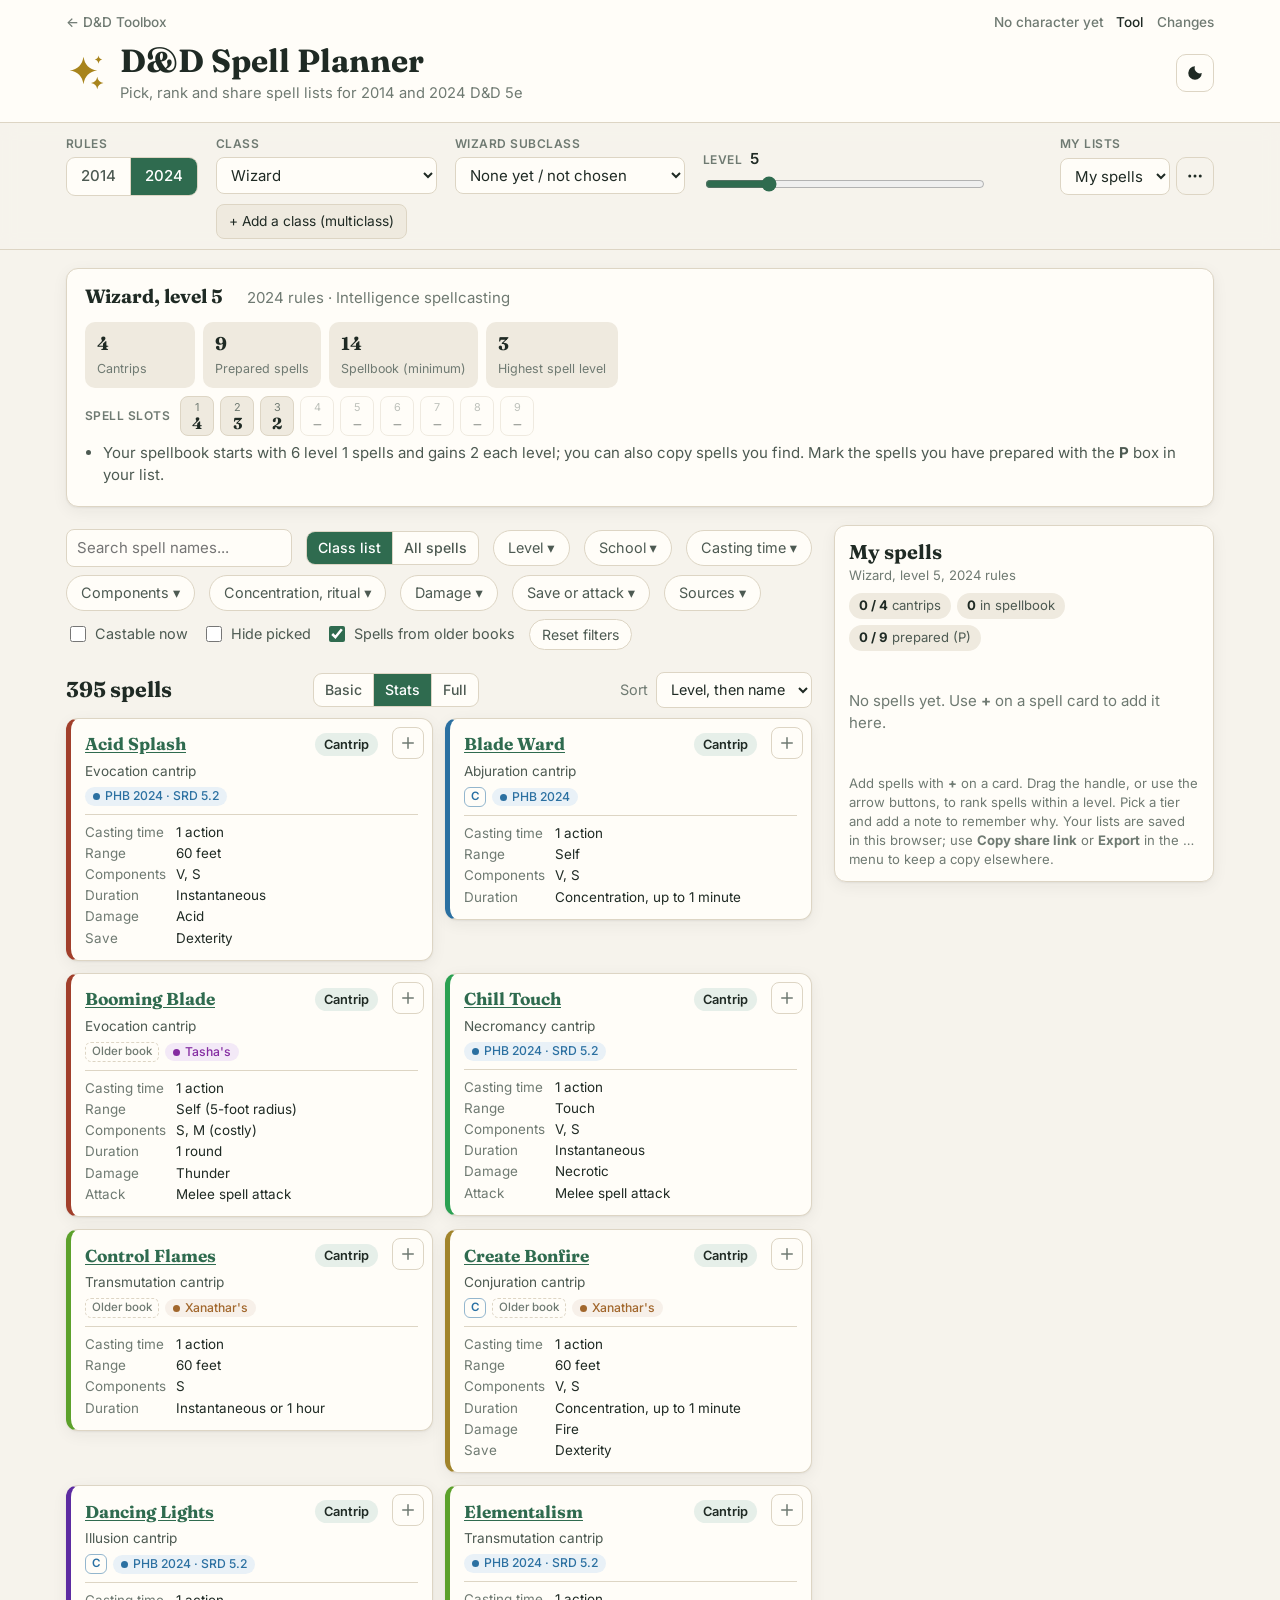
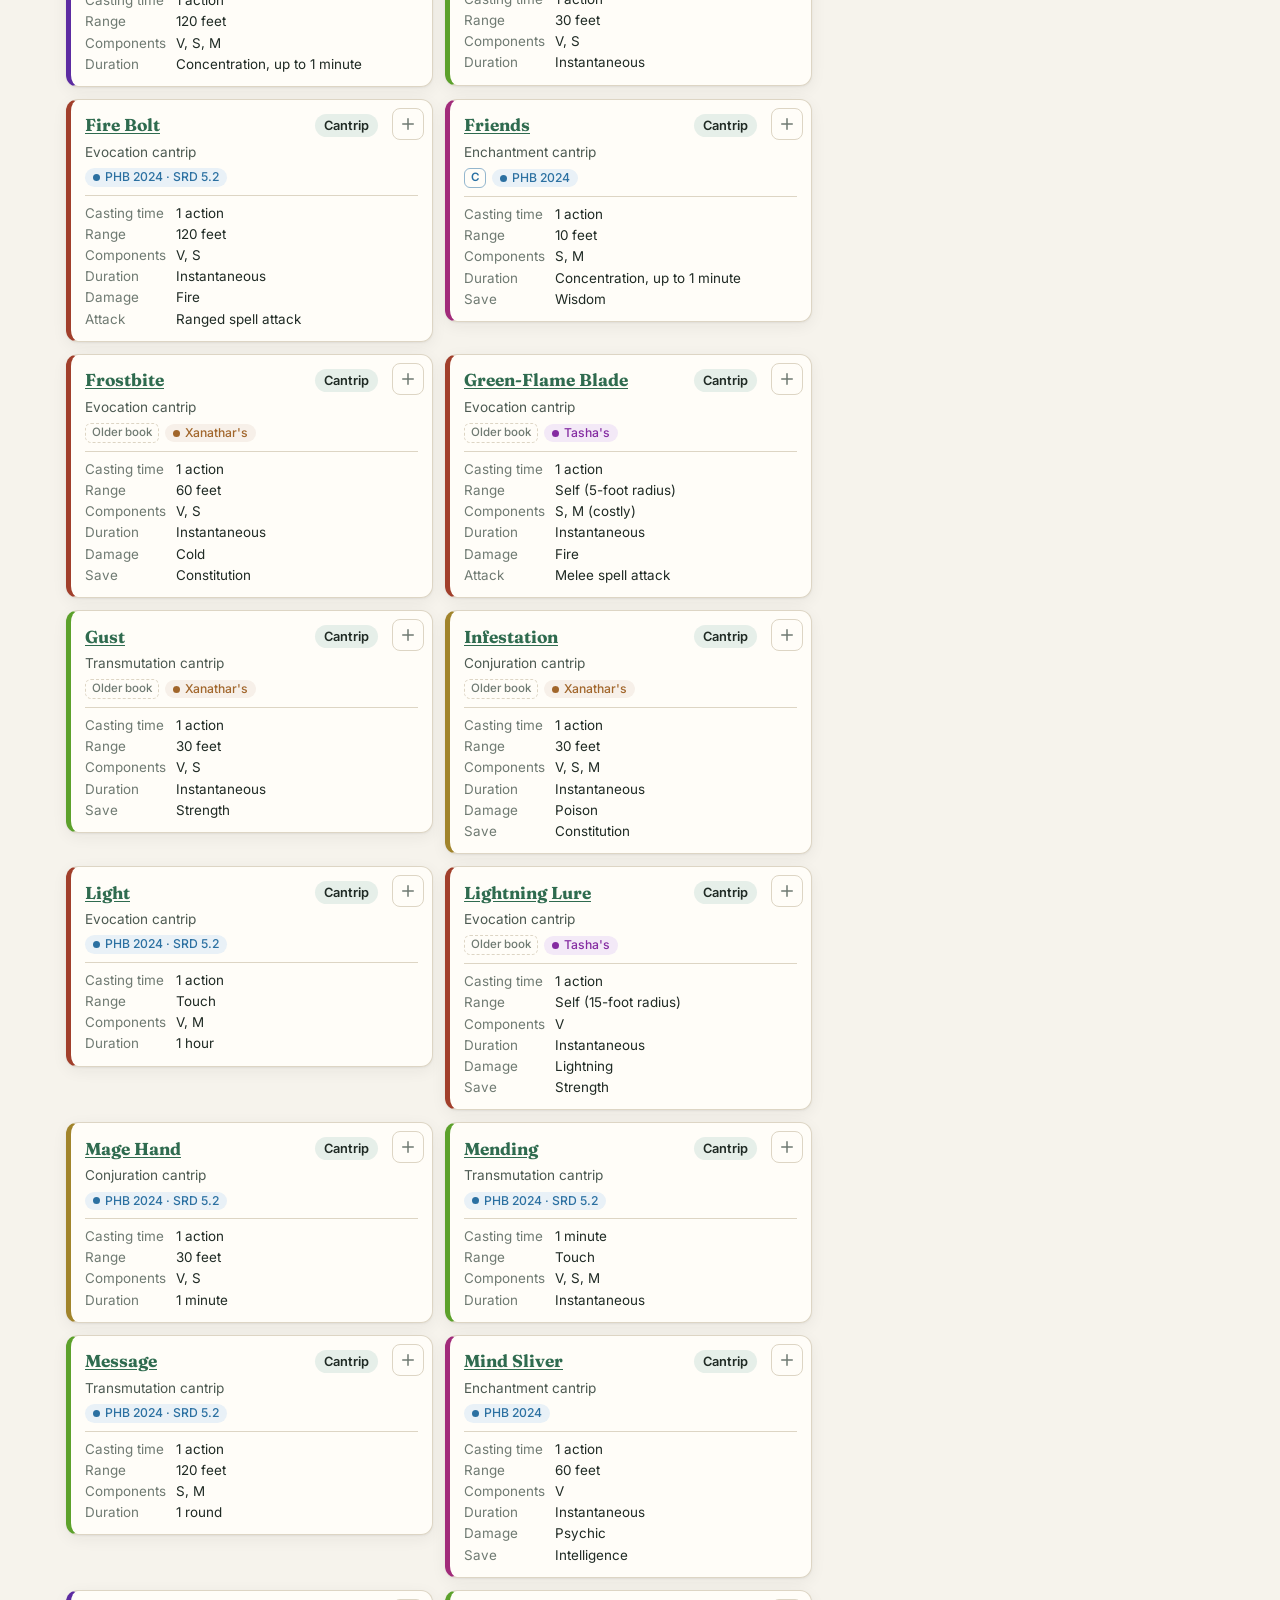
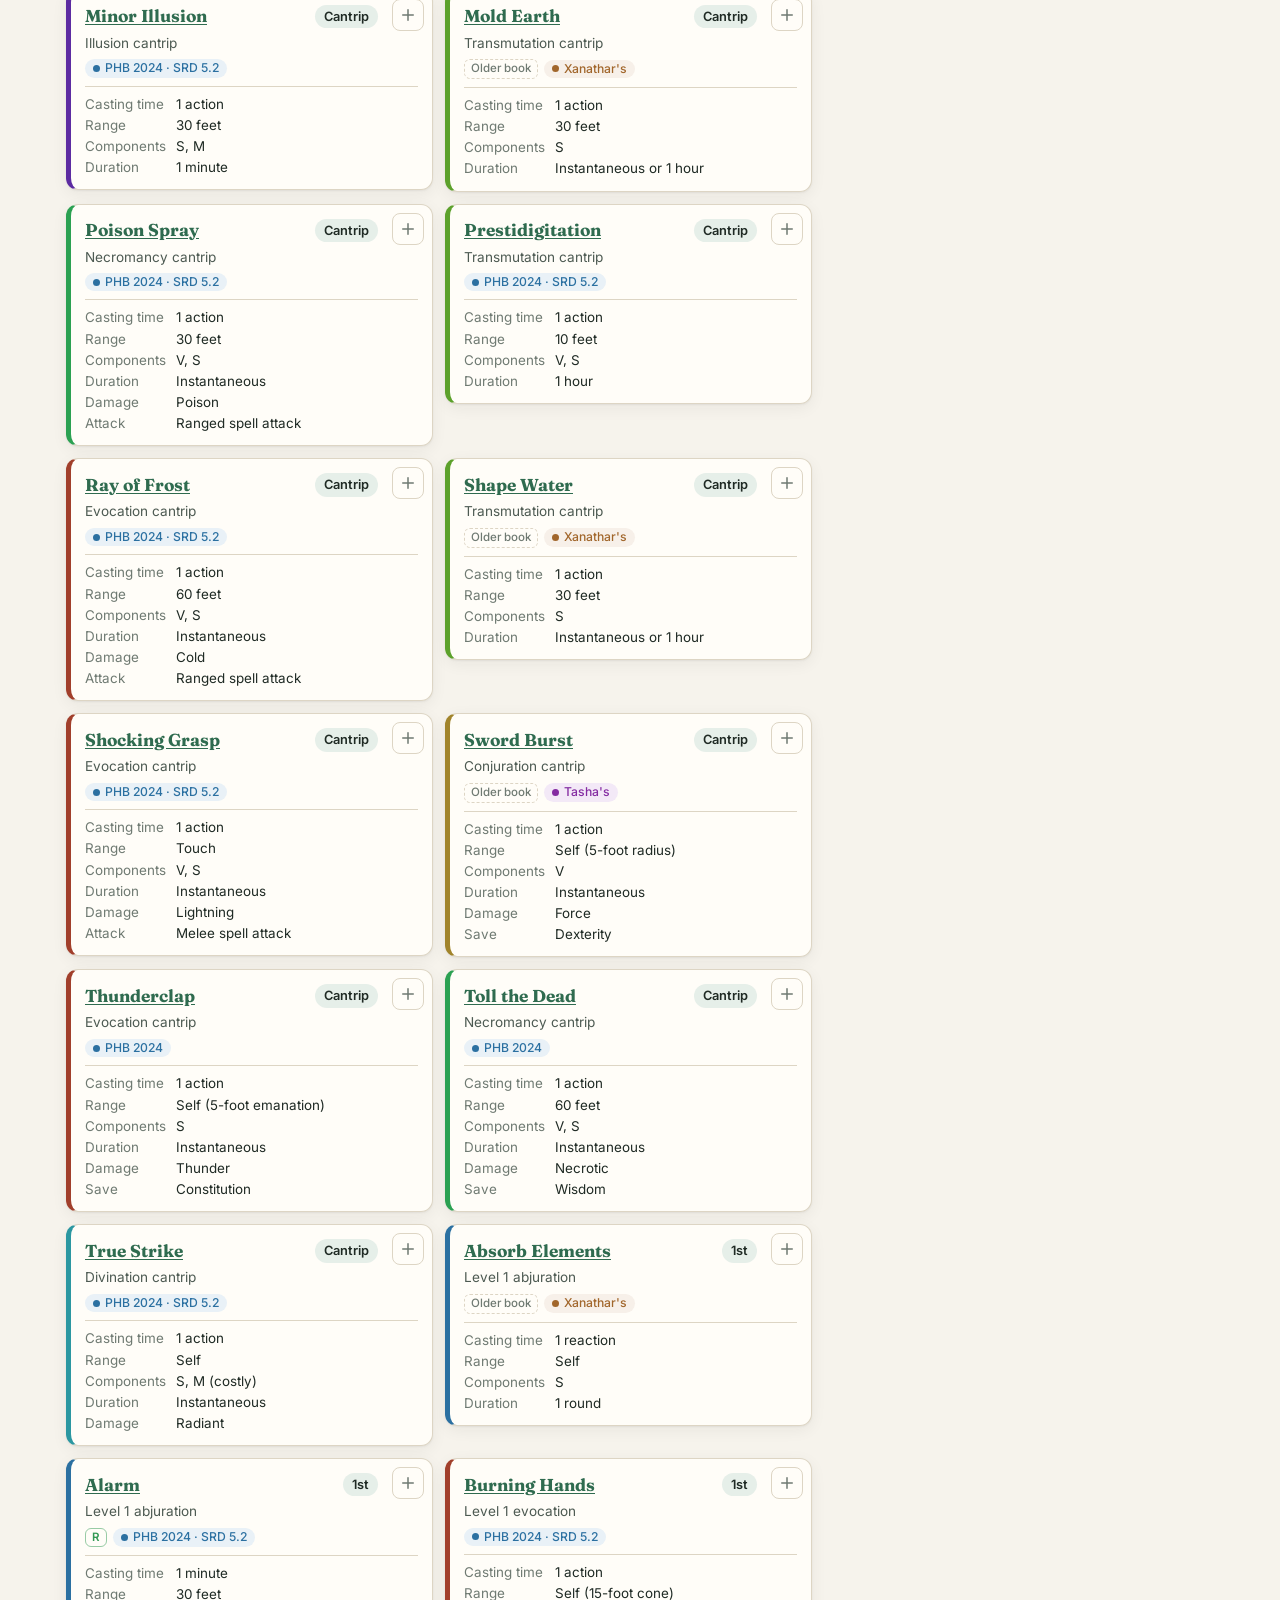
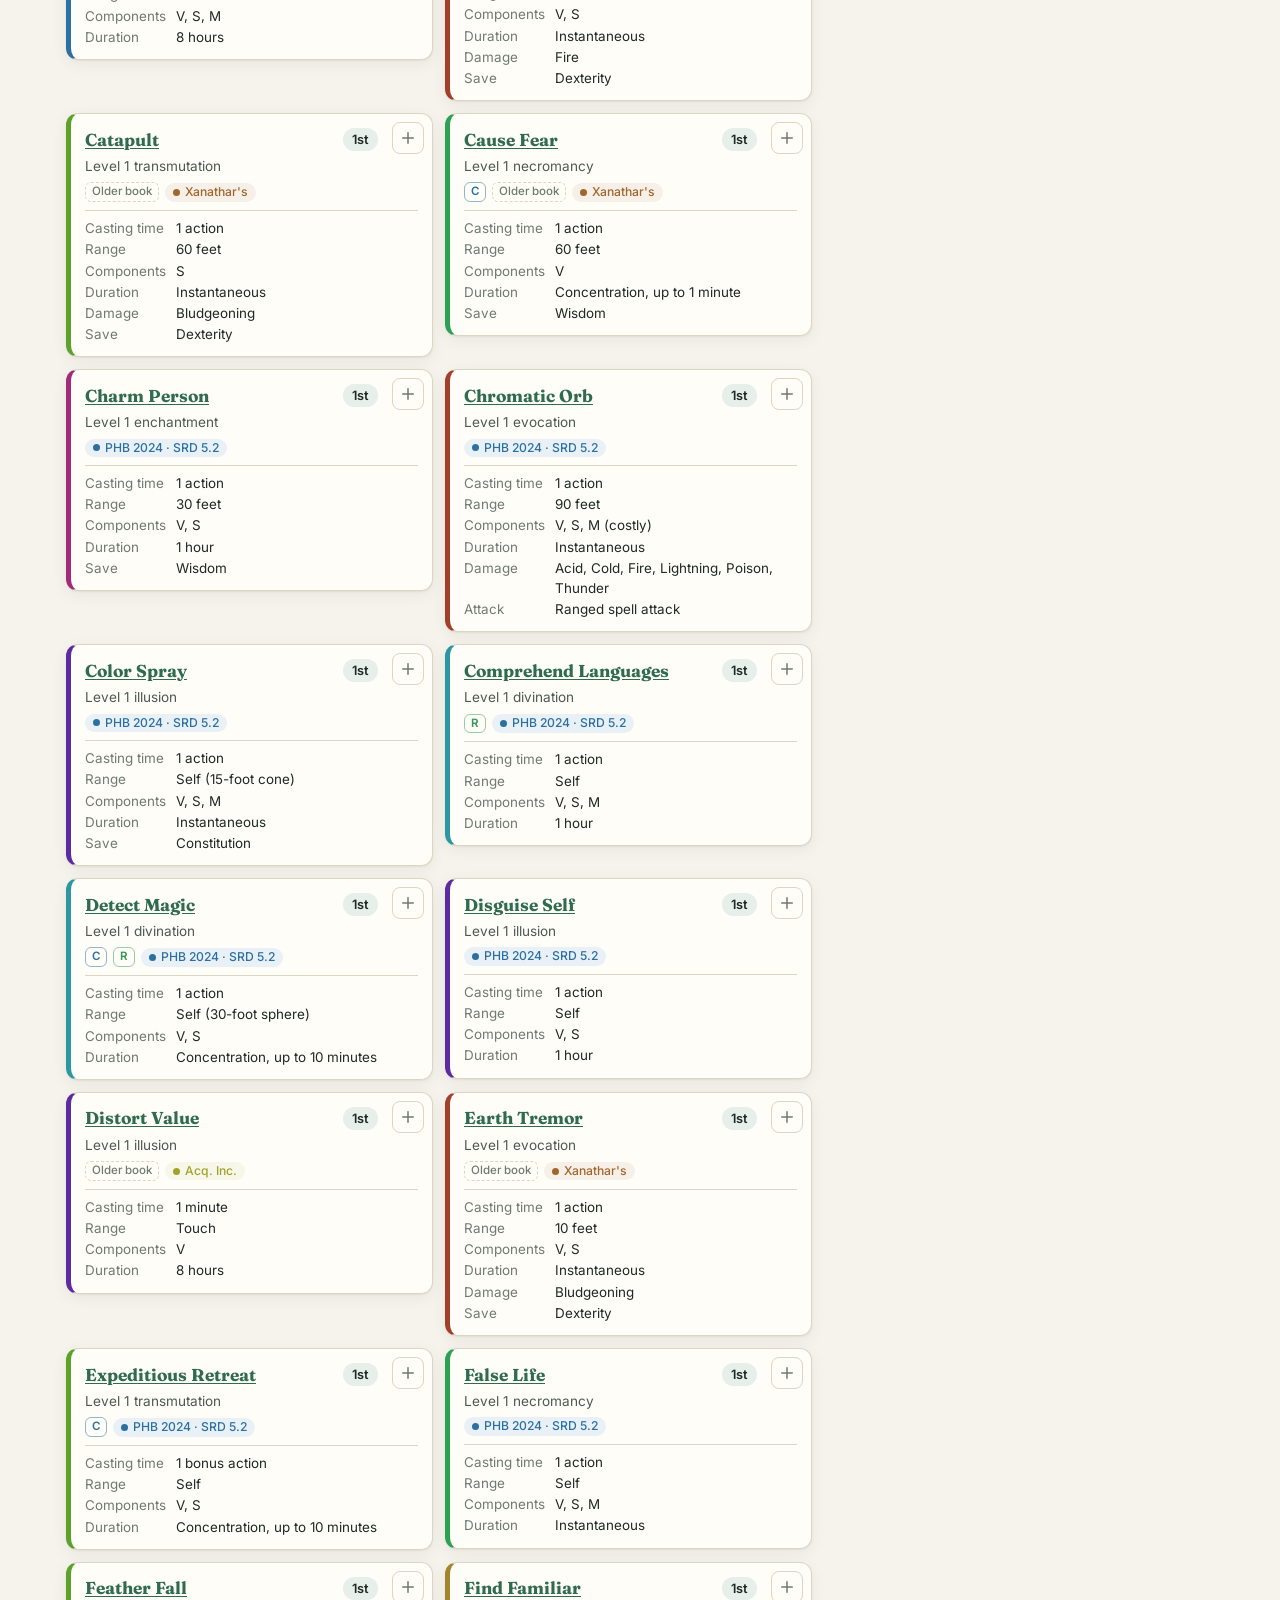
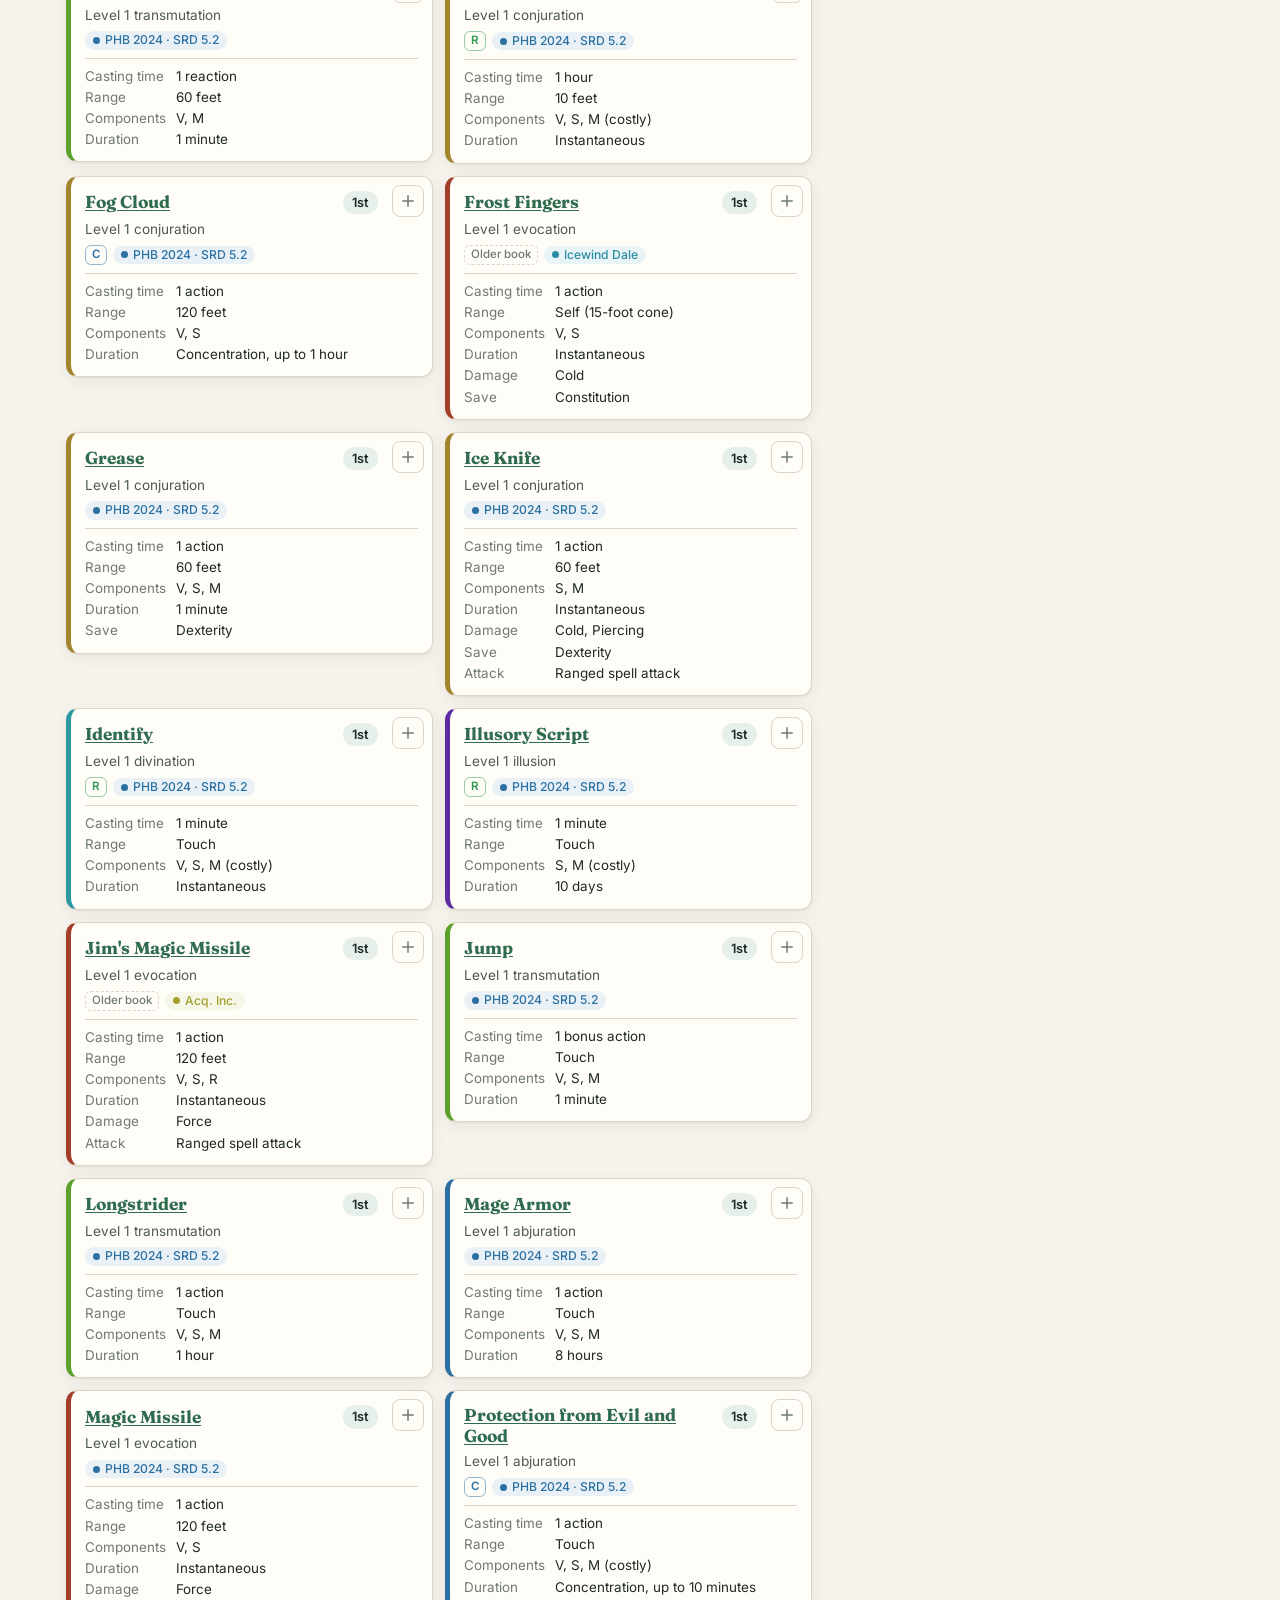
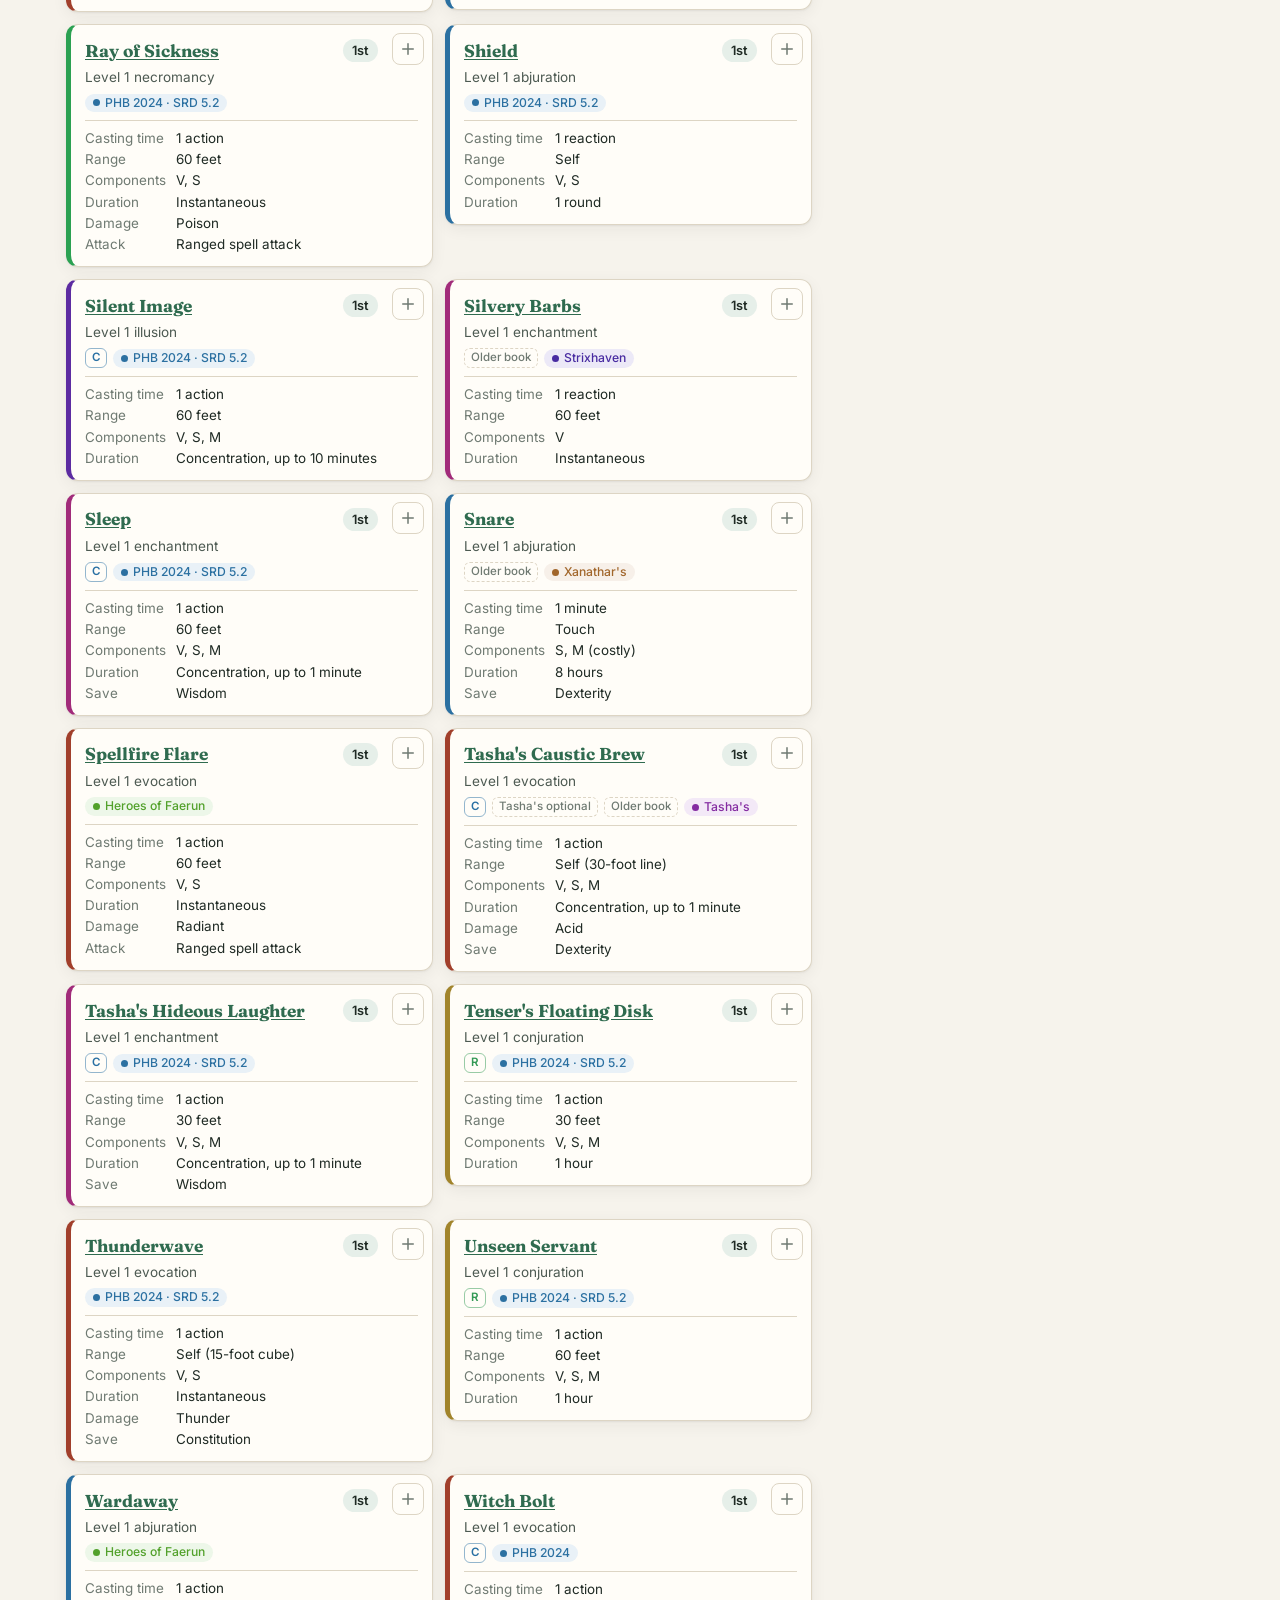
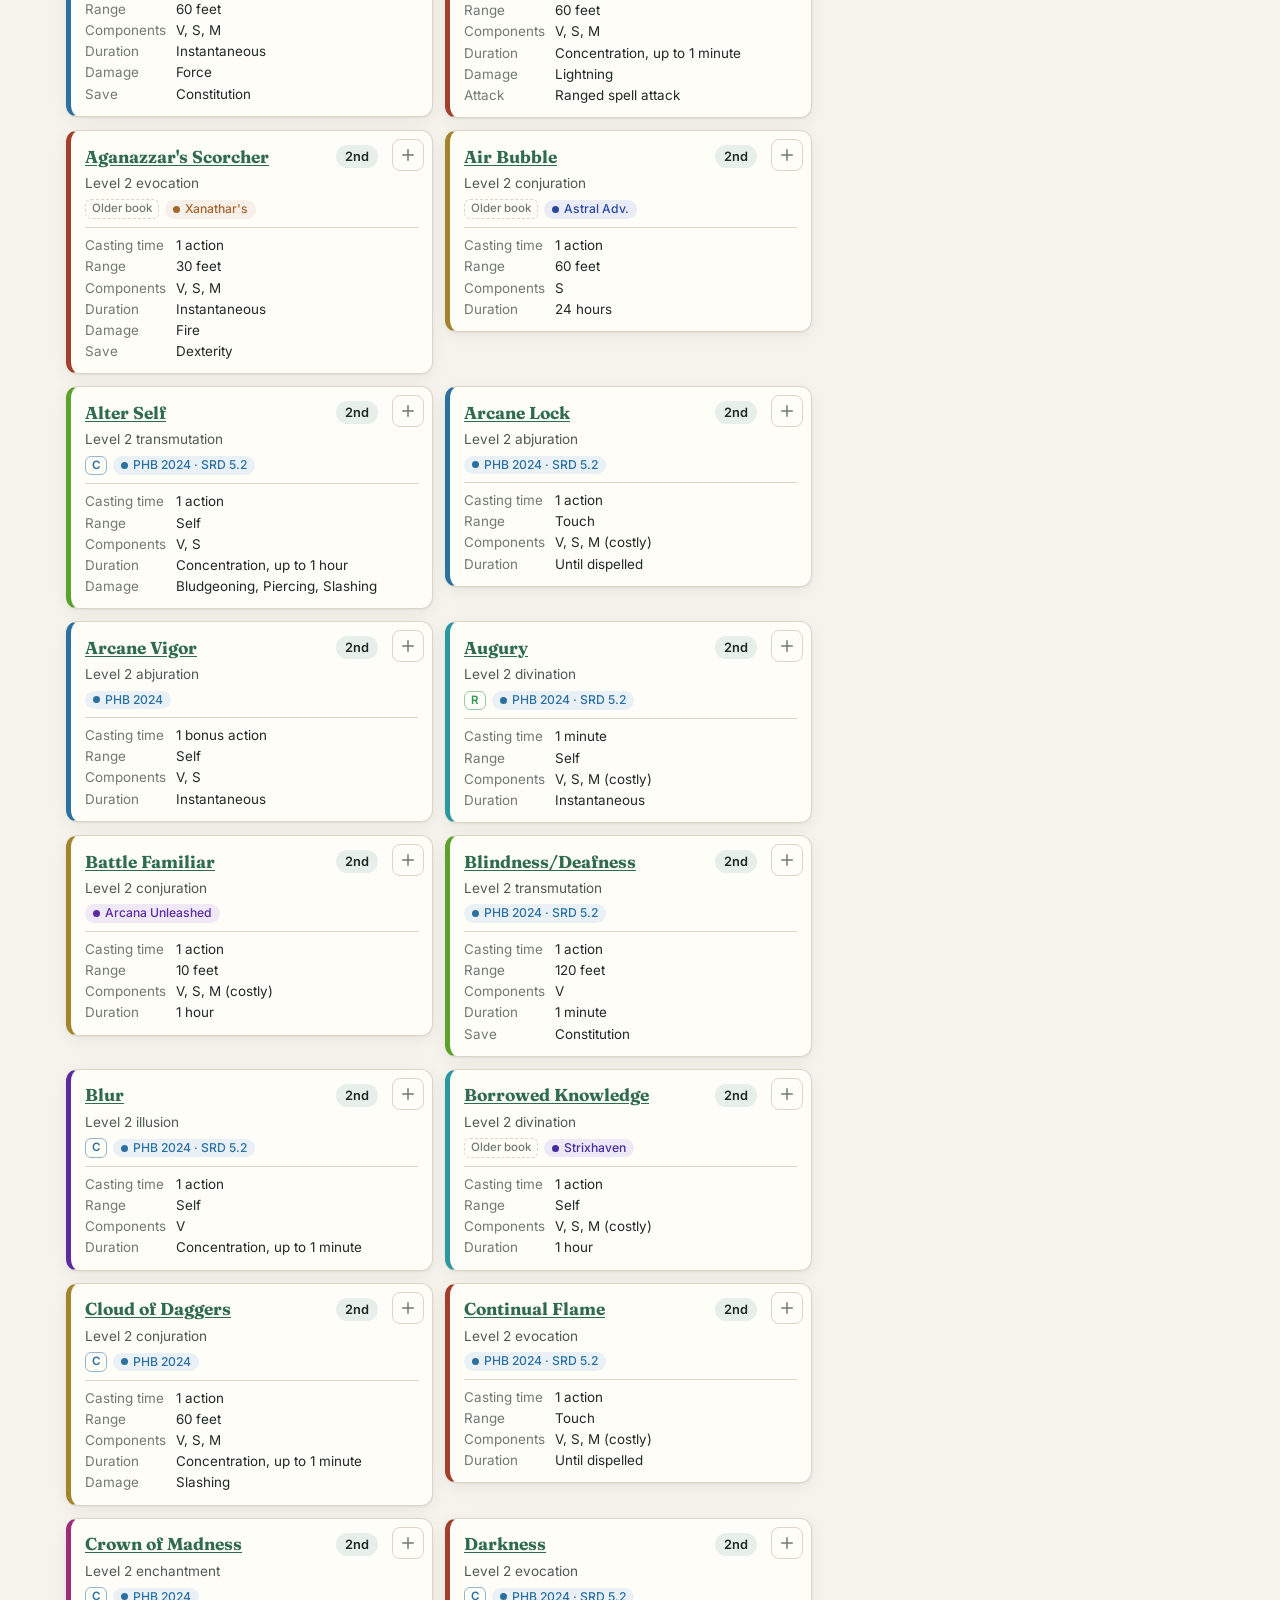
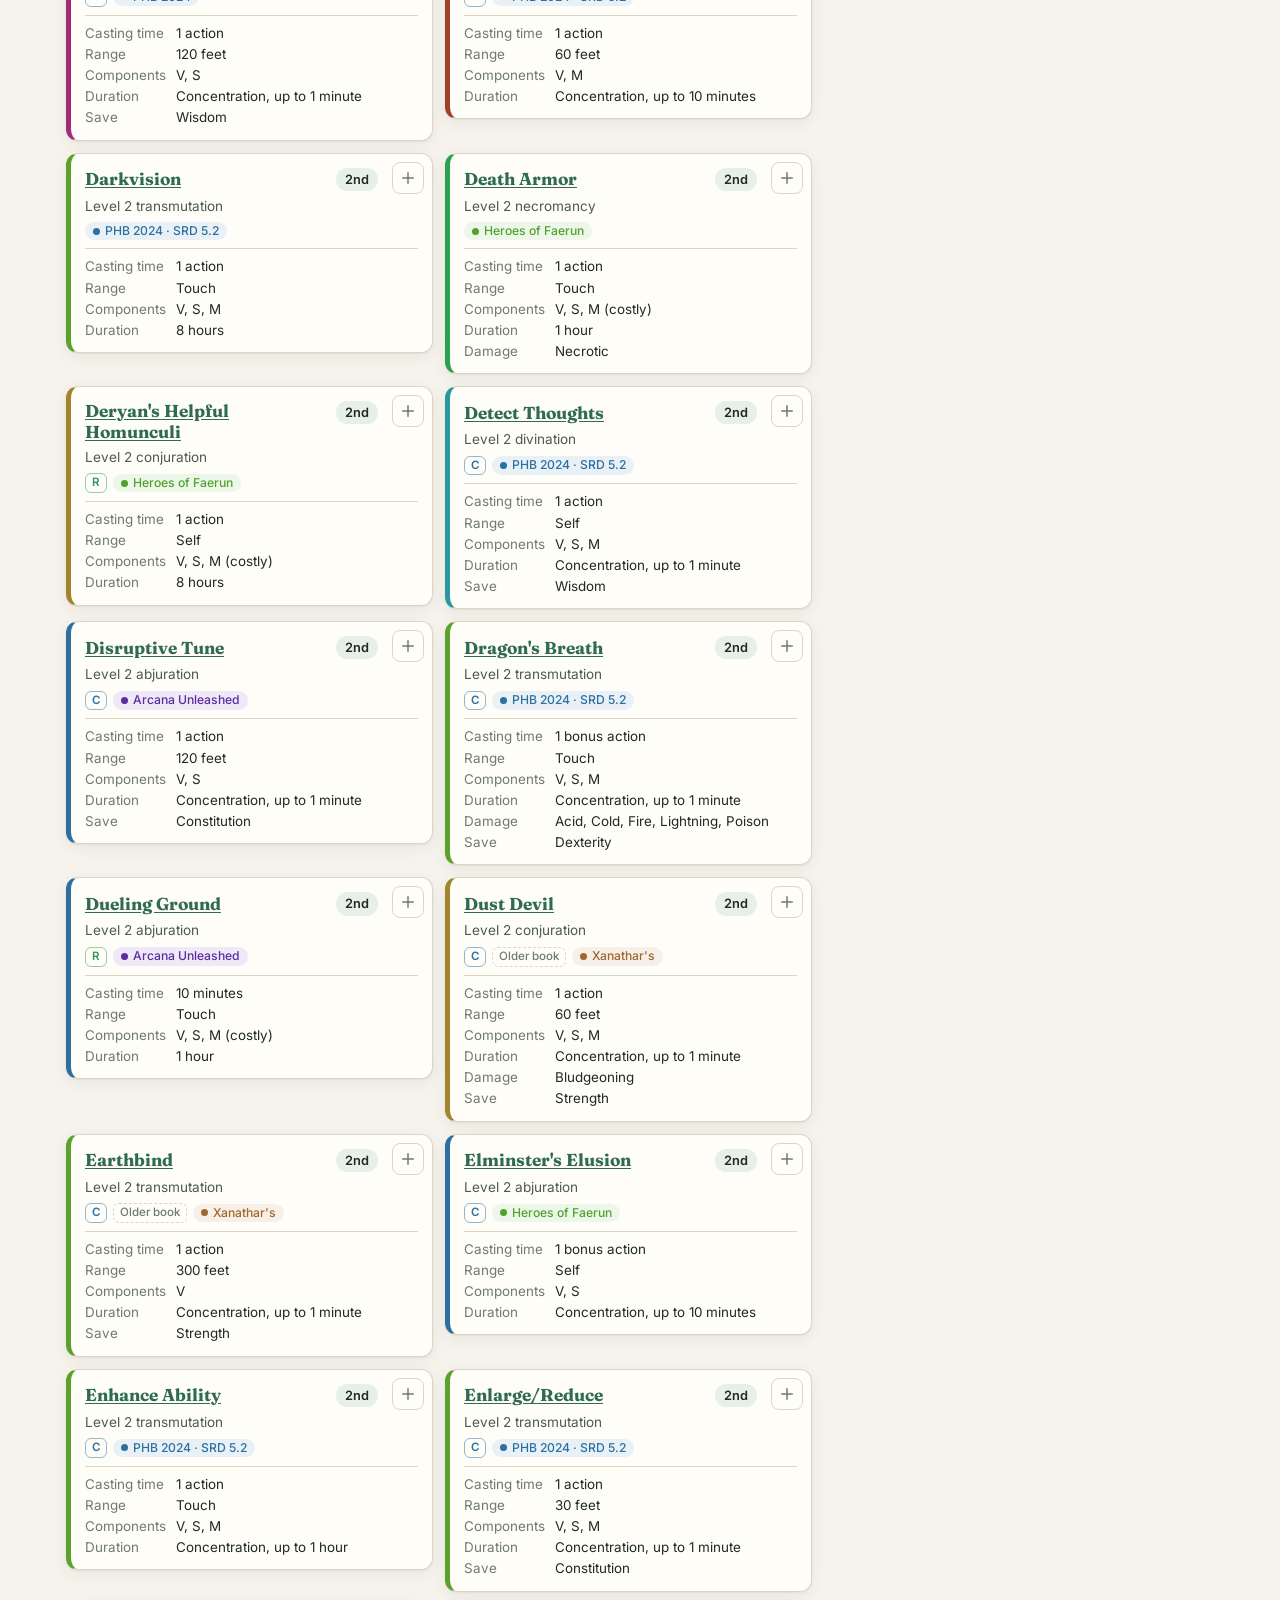
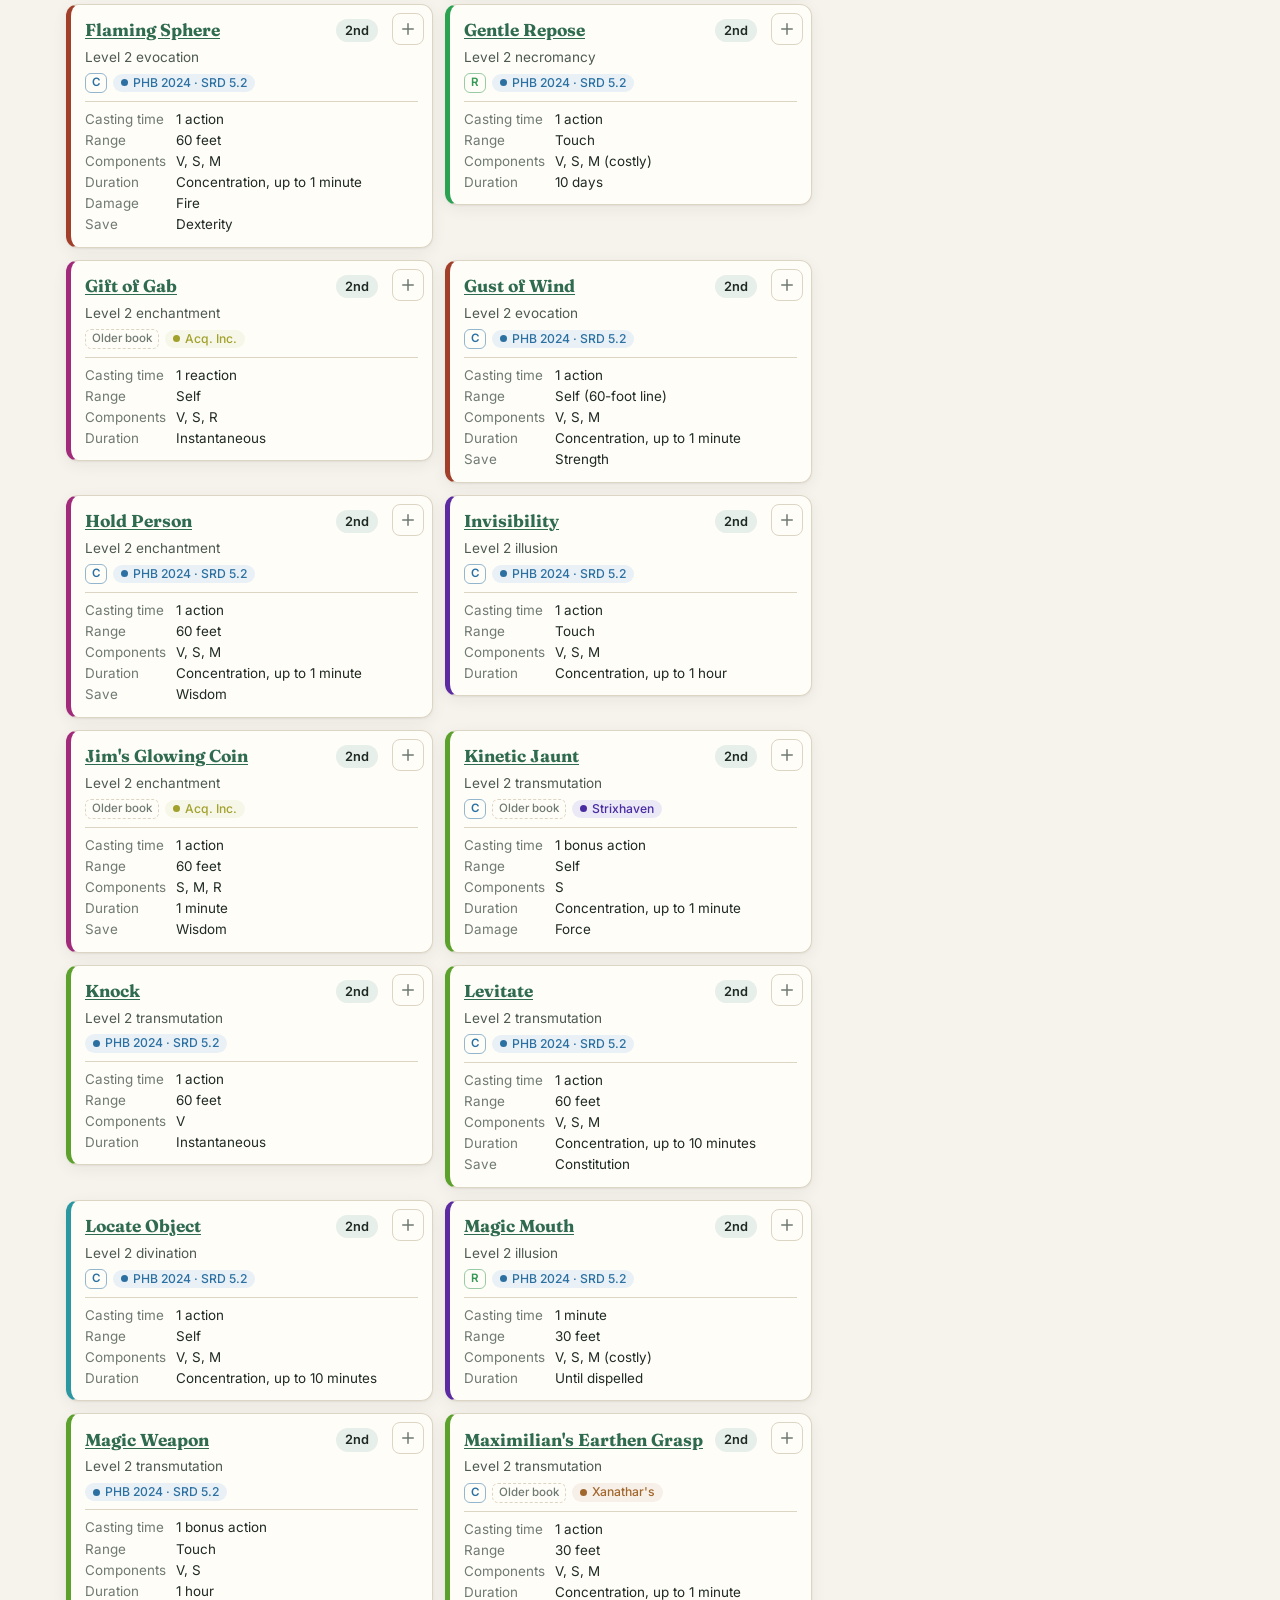
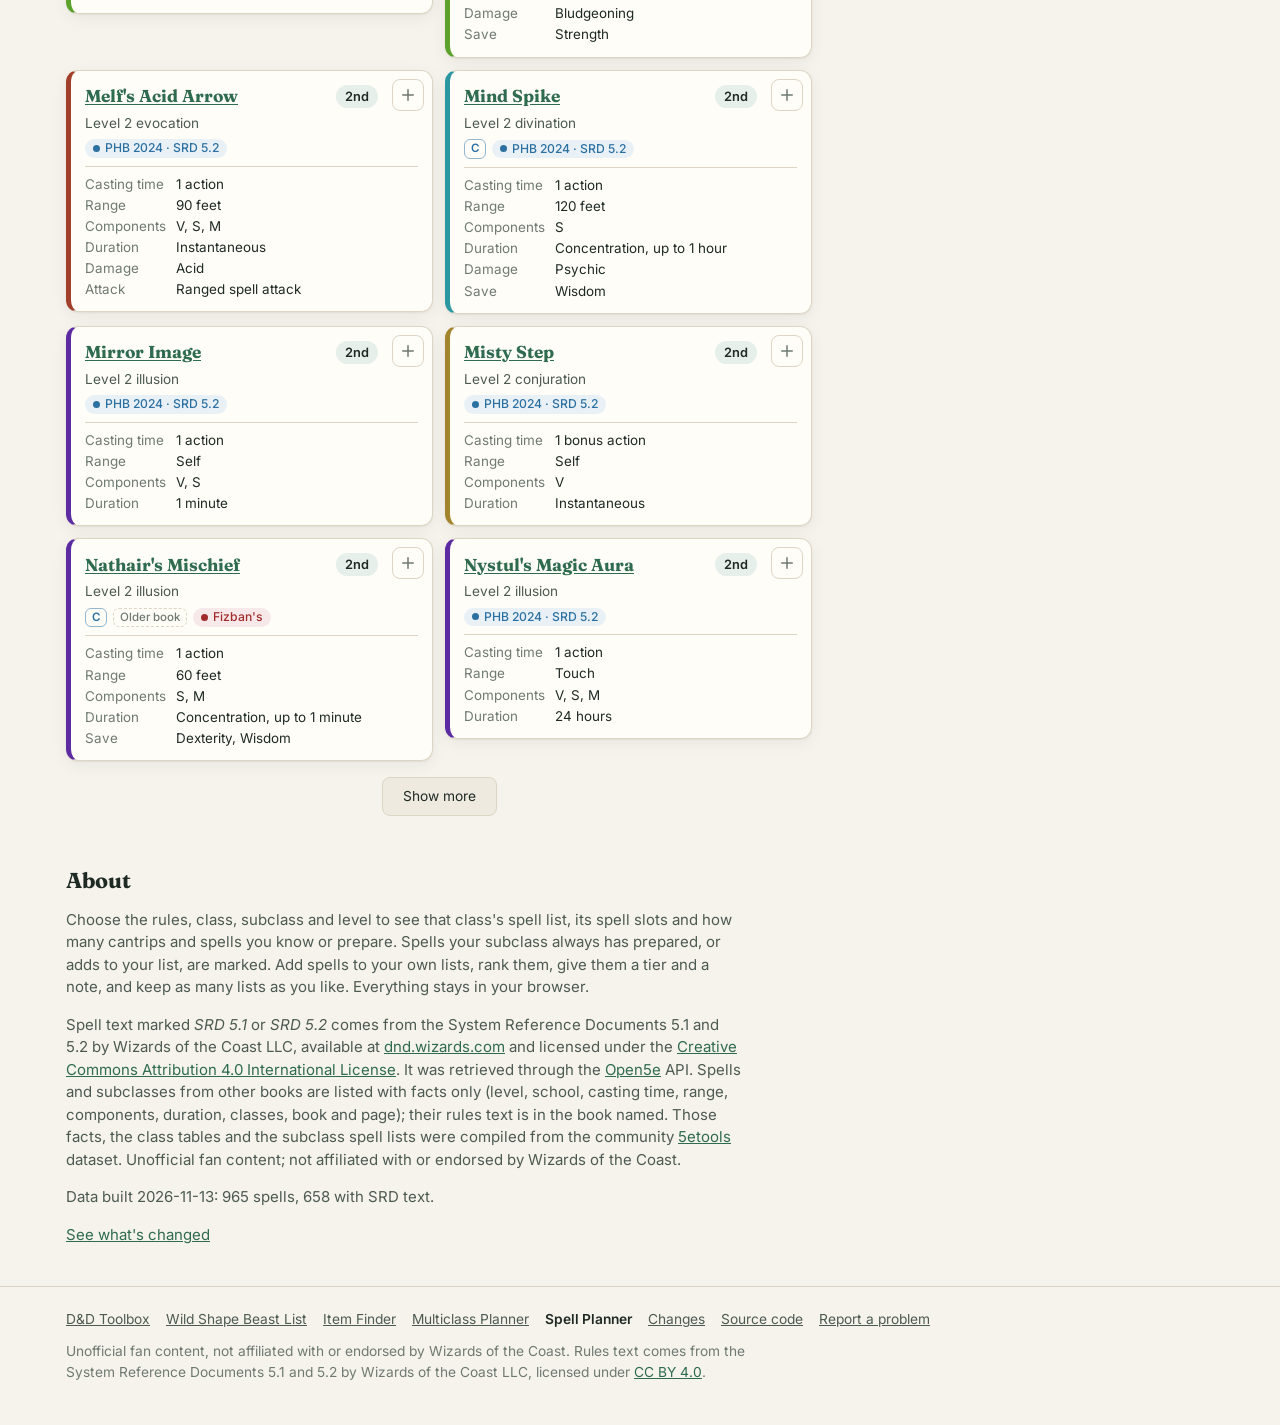
==== site/index.html @ 8b810c07 "Toolbox v1.6.1: character.js v1.1 and the 6c syncing rules - Linked lists follow only the character " ====
<!doctype html>
<html lang="en">
<head>
<meta charset="utf-8">
<meta name="viewport" content="width=device-width, initial-scale=1">
<title>D&amp;D Spell Planner</title>
<meta name="description" content="Plan a D&D 5e spell list for 2014 or 2024 rules: class and subclass spell lists, spell slots and known or prepared counts by level, and your own ranked, annotated spell lists you can save and share.">
<meta name="theme-color" content="#f6f3ec" media="(prefers-color-scheme: light)">
<meta name="theme-color" content="#12171a" media="(prefers-color-scheme: dark)">
<link rel="canonical" href="https://wernercd.github.io/dnd-magic/">
<meta property="og:type" content="website">
<meta property="og:site_name" content="D&amp;D Toolbox">
<meta property="og:title" content="D&amp;D Spell Planner">
<meta property="og:description" content="Plan a D&D 5e spell list for 2014 or 2024 rules: class and subclass spell lists, spell slots and known or prepared counts by level, and your own ranked, annotated spell lists you can save and share.">
<meta property="og:url" content="https://wernercd.github.io/dnd-magic/">
<meta name="twitter:card" content="summary">
<link rel="icon" href="data:image/svg+xml,%3Csvg xmlns='http://www.w3.org/2000/svg' viewBox='0 0 32 32'%3E%3Cpath d='M14 3c1 6.5 4.5 10 11 11-6.5 1-10 4.5-11 11-1-6.5-4.5-10-11-11 6.5-1 10-4.5 11-11z' fill='%23c9a227'/%3E%3Cpath d='M25 19c.5 3 2 4.5 5 5-3 .5-4.5 2-5 5-.5-3-2-4.5-5-5 3-.5 4.5-2 5-5z' fill='%23c9a227'/%3E%3C/svg%3E">
<link rel="preconnect" href="https://fonts.googleapis.com">
<link rel="preconnect" href="https://fonts.gstatic.com" crossorigin>
<link href="https://fonts.googleapis.com/css2?family=Fraunces:opsz,wght@9..144,500;9..144,700&family=Inter:wght@400;500;600&display=swap" rel="stylesheet">
<script>try{var t=localStorage.getItem('dnd.theme');if(t==='dark'||t==='light')document.documentElement.dataset.theme=t;}catch(e){}</script>
<link rel="stylesheet" href="styles.css?v=dev">
</head>
<body>
<header class="site-header">
  <div class="wrap hub-bar">
    <a href="https://wernercd.github.io/dnd/">&larr; D&amp;D Toolbox</a>
    <span class="char-pick" id="charPick"></span>
    <nav class="hub-nav" aria-label="Site">
      <a href="./" aria-current="page">Tool</a>
      <a href="changes.html">Changes</a>
    </nav>
  </div>
  <div class="wrap header-inner">
    <div class="brand">
      <svg class="logo" viewBox="0 0 32 32" aria-hidden="true"><path d="M14 3c1 6.5 4.5 10 11 11-6.5 1-10 4.5-11 11-1-6.5-4.5-10-11-11 6.5-1 10-4.5 11-11z"/><path d="M25 19c.5 3 2 4.5 5 5-3 .5-4.5 2-5 5-.5-3-2-4.5-5-5 3-.5 4.5-2 5-5z"/><path d="M26 2c.4 2 1.3 2.9 3 3.2-1.7.4-2.6 1.3-3 3.3-.4-2-1.3-2.9-3-3.3 1.7-.3 2.6-1.2 3-3.2z"/></svg>
      <div>
        <h1>D&amp;D Spell Planner</h1>
        <p class="tagline">Pick, rank and share spell lists for 2014 and 2024 D&amp;D 5e</p>
      </div>
    </div>
    <button id="themeBtn" class="icon-btn" type="button" aria-label="Toggle dark mode" title="Toggle dark mode">
      <svg viewBox="0 0 24 24" aria-hidden="true"><path d="M12 3a9 9 0 1 0 9 9 7 7 0 0 1-9-9z"/></svg>
    </button>
  </div>
</header>

<section class="controls build-bar" aria-label="Character">
  <div class="wrap controls-grid">
    <div class="ctl">
      <span class="ctl-label">Rules</span>
      <div class="seg" role="radiogroup" aria-label="Rules edition">
        <button type="button" role="radio" data-ed="2014">2014</button>
        <button type="button" role="radio" data-ed="2024">2024</button>
      </div>
    </div>
    <div class="class-rows" id="classRows"></div>
    <div class="ctl ctl-lists">
      <label class="ctl-label" for="listSel">My lists</label>
      <div class="profile-row">
        <select id="listSel"></select>
        <details class="pmenu" id="listMenu">
          <summary class="icon-btn" aria-label="List actions" title="List actions"><svg viewBox="0 0 24 24" aria-hidden="true"><circle cx="5" cy="12" r="2"/><circle cx="12" cy="12" r="2"/><circle cx="19" cy="12" r="2"/></svg></summary>
          <div class="pmenu-pop">
            <button type="button" data-act="new">New list</button>
            <button type="button" data-act="rename">Rename this list</button>
            <button type="button" data-act="dup">Duplicate this list</button>
            <button type="button" data-act="clear">Remove all spells from this list</button>
            <button type="button" data-act="delete">Delete this list</button>
            <hr>
            <button type="button" data-act="savechar">Save as a shared character</button>
            <button type="button" data-act="print">Print my spell sheet</button>
            <button type="button" data-act="share">Copy share link</button>
            <button type="button" data-act="export">Export all lists (JSON)</button>
            <button type="button" data-act="import">Import lists (JSON)</button>
          </div>
        </details>
      </div>
      <input type="file" id="importFile" accept="application/json,.json" hidden>
    </div>
  </div>
</section>

<main class="wrap">
  <p id="notice" class="notice" role="status" hidden></p>

  <section class="rules-card" id="rulesCard" aria-labelledby="rulesTitle">
    <div class="rules-top"><h2 id="rulesTitle">Spellcasting</h2><span class="muted" id="rulesSub"></span></div>
    <div class="stats" id="stats"></div>
    <div id="mcTable"></div>
    <div class="slots" id="slots"></div>
    <ul id="rulesNotes"></ul>
  </section>

  <div class="tabs" role="tablist" aria-label="View">
    <button type="button" role="tab" id="tabBrowse" aria-controls="browse" aria-selected="true">Browse spells</button>
    <button type="button" role="tab" id="tabMine" aria-controls="mine" aria-selected="false">My list <span id="tabCount" class="n"></span></button>
  </div>

  <div class="layout">
    <section class="browse" id="browse" role="tabpanel" aria-labelledby="tabBrowse">
      <div class="filters spell-filters">
        <input type="search" id="search" placeholder="Search spell names..." aria-label="Search spells">
        <div class="seg seg-sm" role="radiogroup" aria-label="Which spells">
          <button type="button" role="radio" data-scope="class" title="Spells on this class and subclass list">Class list</button>
          <button type="button" role="radio" data-scope="all" title="Every spell for these rules (for feats, Magical Secrets and the like)">All spells</button>
        </div>
        <select id="onlyCls" aria-label="Which class list" hidden></select>
        <span id="menus" class="menus"></span>
        <details class="srcpick" id="srcPick">
          <summary id="srcSum">Sources</summary>
          <div class="srcpop">
            <input type="search" id="srcQ" placeholder="Find a book..." aria-label="Filter sources">
            <div class="srcbtns"><button type="button" id="srcCore">Core books</button><button type="button" id="srcAll">Select all</button><button type="button" id="srcNone">Clear all</button><button type="button" id="srcShown">Only matches</button></div>
            <div id="srcList" class="srclist"></div>
          </div>
        </details>
        <label class="tog" title="Hide spells of a level you cannot cast yet"><input type="checkbox" id="castable"> Castable now</label>
        <label class="tog" title="Hide spells already on your list"><input type="checkbox" id="hidePicked"> Hide picked</label>
        <label class="tog" id="optTogWrap"><input type="checkbox" id="optTog"> <span id="optTogText">Tasha's optional spells</span></label>
        <button type="button" class="chip" id="resetBtn">Reset filters</button>
      </div>
      <div class="results-head">
        <h2 id="count">Spells</h2>
        <div class="view-ctl">
          <div class="seg seg-sm" role="radiogroup" aria-label="Card detail">
            <button type="button" role="radio" data-detail="basic" title="Name, level, school and tags">Basic</button>
            <button type="button" role="radio" data-detail="stats" title="Add casting time, range, components, duration, damage and save">Stats</button>
            <button type="button" role="radio" data-detail="full" title="Full SRD text on every card">Full</button>
          </div>
        </div>
        <div class="sort">
          <label for="sort">Sort</label>
          <select id="sort">
            <option value="level">Level, then name</option>
            <option value="name">Name</option>
            <option value="school">School</option>
            <option value="src">Source</option>
          </select>
        </div>
      </div>
      <div id="list" class="list"></div>
      <p id="empty" class="empty" hidden>No spells match. Try clearing a filter, switching to <b>All spells</b>, or another rules edition.</p>
      <p class="more-row"><button type="button" class="btn" id="moreBtn" hidden>Show more</button></p>
    </section>

    <aside class="mine" id="mine" role="tabpanel" aria-labelledby="tabMine">
      <div class="mine-inner">
        <div class="mine-head">
          <h2 id="mineTitle">My list</h2>
          <p class="muted small" id="mineSub"></p>
          <div class="counts" id="counts"></div>
        </div>
        <div id="groups"></div>
        <p class="small muted mine-help">Add spells with <b>+</b> on a card. Drag the handle, or use the arrow buttons, to rank spells within a level. Pick a tier and add a note to remember why. Your lists are saved in this browser; use <b>Copy share link</b> or <b>Export</b> in the &hellip; menu to keep a copy elsewhere.</p>
      </div>
    </aside>
  </div>

  <section class="about" id="about">
    <h2>About</h2>
    <p>Choose the rules, class, subclass and level to see that class's spell list, its spell slots and how many cantrips and spells you know or prepare. Spells your subclass always has prepared, or adds to your list, are marked. Add spells to your own lists, rank them, give them a tier and a note, and keep as many lists as you like. Everything stays in your browser.</p>
    <p>Spell text marked <em>SRD 5.1</em> or <em>SRD 5.2</em> comes from the System Reference Documents 5.1 and 5.2 by Wizards of the Coast LLC, available at <a href="https://dnd.wizards.com/resources/systems-reference-document" rel="noopener">dnd.wizards.com</a> and licensed under the <a href="https://creativecommons.org/licenses/by/4.0/legalcode" rel="noopener">Creative Commons Attribution 4.0 International License</a>. It was retrieved through the <a href="https://open5e.com" rel="noopener">Open5e</a> API. Spells and subclasses from other books are listed with facts only (level, school, casting time, range, components, duration, classes, book and page); their rules text is in the book named. Those facts, the class tables and the subclass spell lists were compiled from the community <a href="https://github.com/5etools-mirror-3/5etools-src" rel="noopener">5etools</a> dataset. Unofficial fan content; not affiliated with or endorsed by Wizards of the Coast.</p>
    <p class="muted" id="generated"></p>
    <p><a href="changes.html">See what's changed</a></p>
  </section>
</main>

<footer class="site-footer">
  <div class="wrap">
    <ul class="foot-links">
      <li><a href="https://wernercd.github.io/dnd/">D&amp;D Toolbox</a></li>
      <li><a href="https://wernercd.github.io/dnd-druid-wildshapes/">Wild Shape Beast List</a></li>
      <li><a href="https://wernercd.github.io/dnd-items/">Item Finder</a></li>
      <li><a href="https://wernercd.github.io/dnd-multiclass-planner/">Multiclass Planner</a></li>
      <li><a href="https://wernercd.github.io/dnd-magic/" aria-current="page">Spell Planner</a></li>
      <li><a href="changes.html">Changes</a></li>
      <li><a href="https://github.com/WernerCD/dnd-magic" rel="noopener">Source code</a></li>
      <li><a href="https://github.com/WernerCD/dnd-magic/issues" rel="noopener">Report a problem</a></li>
    </ul>
    <p>Unofficial fan content, not affiliated with or endorsed by Wizards of the Coast. Rules text comes from the System Reference Documents 5.1 and 5.2 by Wizards of the Coast LLC, licensed under <a href="https://creativecommons.org/licenses/by/4.0/legalcode" rel="noopener">CC BY 4.0</a>.</p>
  </div>
</footer>

<dialog id="detail" aria-labelledby="dTitle">
  <div class="dlg">
    <button type="button" class="icon-btn close" id="closeDlg" aria-label="Close">
      <svg viewBox="0 0 24 24" aria-hidden="true"><path d="M6 6l12 12M18 6L6 18"/></svg>
    </button>
    <div id="dBody"></div>
  </div>
</dialog>

<script>try{window.DM_CHAR_Q=new URLSearchParams(location.search).get('char');}catch(e){}</script>
<script src="character.js?v=dev"></script>
<script src="app.js?v=dev"></script>
<script src="theme.js?v=dev"></script>
<script src="version.js?v=dev"></script>
</body>
</html>
---- site/styles.css ----
:root {
  --src-s: 58%; --src-l: 40%; --src-bg: 94%;
  --bg: #f6f3ec;
  --surface: #fffdf8;
  --surface-2: #efeadf;
  --ink: #1f2a24;
  --ink-2: #4d5a52;
  --muted: #6f7a72;
  --line: #ddd5c4;
  --accent: #2f6b4f;
  --accent-ink: #ffffff;
  --gold: #a8841c;
  --warn: #9a4b1c;
  --warn-bg: #f7e6d8;
  --chip: #e6efe9;
  --shadow: 0 1px 2px rgba(31, 42, 36, .06), 0 4px 16px rgba(31, 42, 36, .06);
  --radius: 12px;
  color-scheme: light;
}
@media (prefers-color-scheme: dark) {
  :root:not([data-theme="light"]) {
    --bg: #12171a;
    --surface: #1a2125;
    --surface-2: #222b30;
    --ink: #e8ece6;
    --ink-2: #b9c3bc;
    --muted: #8d9a93;
    --line: #2f3a3f;
    --accent: #6fbf95;
    --accent-ink: #0d1a13;
    --gold: #d9b84a;
    --warn: #f0a878;
    --warn-bg: #3a2a20;
    --chip: #233229;
    --shadow: 0 1px 2px rgba(0, 0, 0, .3), 0 4px 16px rgba(0, 0, 0, .25);
    color-scheme: dark;
  }
}
:root[data-theme="dark"] {
  --bg: #12171a;
  --surface: #1a2125;
  --surface-2: #222b30;
  --ink: #e8ece6;
  --ink-2: #b9c3bc;
  --muted: #8d9a93;
  --line: #2f3a3f;
  --accent: #6fbf95;
  --accent-ink: #0d1a13;
  --gold: #d9b84a;
  --warn: #f0a878;
  --warn-bg: #3a2a20;
  --chip: #233229;
  --shadow: 0 1px 2px rgba(0, 0, 0, .3), 0 4px 16px rgba(0, 0, 0, .25);
  color-scheme: dark;
}

* { box-sizing: border-box; }
[hidden] { display: none !important; }
html { -webkit-text-size-adjust: 100%; }
body {
  margin: 0;
  background: var(--bg);
  color: var(--ink);
  font: 15px/1.5 Inter, system-ui, -apple-system, "Segoe UI", sans-serif;
}
a { color: var(--accent); }
h1, h2, h3 { font-family: Fraunces, Georgia, serif; font-weight: 700; line-height: 1.2; margin: 0; }
h2 { font-size: 1.35rem; }
.wrap { max-width: 1180px; margin: 0 auto; padding: 0 16px; }
.muted { color: var(--muted); }

/* header */
.icon-btn { background: none; border: 1px solid var(--line); color: var(--ink); width: 38px; height: 38px; border-radius: 10px; display: grid; place-items: center; cursor: pointer; flex: none; }
.icon-btn svg { width: 18px; height: 18px; fill: none; stroke: currentColor; stroke-width: 2; stroke-linecap: round; }
#themeBtn svg { fill: currentColor; stroke: none; }
.icon-btn:hover { background: var(--surface-2); }

/* controls */
.controls { position: sticky; top: 0; z-index: 5; background: color-mix(in srgb, var(--bg) 92%, transparent); backdrop-filter: blur(8px); border-bottom: 1px solid var(--line); padding: 12px 0 10px; }
.controls-grid { display: flex; flex-wrap: wrap; gap: 12px 18px; align-items: flex-end; }
.ctl { display: flex; flex-direction: column; gap: 4px; }
.ctl-label { font-size: .75rem; font-weight: 600; letter-spacing: .04em; text-transform: uppercase; color: var(--muted); }
.ctl-label output { color: var(--ink); font-size: .95rem; text-transform: none; letter-spacing: 0; margin-left: 4px; }
.ctl-level { min-width: 180px; flex: 1 1 180px; max-width: 280px; }
.ctl-level input { width: 100%; accent-color: var(--accent); }
.ctl-wis input { width: 70px; }
.ctl-search { flex: 2 1 200px; }
input[type=search], input[type=number], select {
  font: inherit; color: var(--ink); background: var(--surface); border: 1px solid var(--line); border-radius: 8px; padding: 7px 10px; min-height: 36px;
}
input:focus-visible, select:focus-visible, button:focus-visible { outline: 2px solid var(--accent); outline-offset: 2px; }
.seg { display: inline-flex; border: 1px solid var(--line); border-radius: 9px; overflow: hidden; background: var(--surface); }
.seg button { font: inherit; font-weight: 500; border: 0; background: none; color: var(--ink-2); padding: 7px 14px; cursor: pointer; min-height: 36px; }
.seg button + button { border-left: 1px solid var(--line); }
.seg button[aria-checked="true"] { background: var(--accent); color: var(--accent-ink); }
.filters { display: flex; flex-wrap: wrap; align-items: center; gap: 8px 14px; margin-top: 10px; }
.chips { display: flex; gap: 6px; flex-wrap: wrap; }
.chip { font: inherit; font-size: .88rem; border: 1px solid var(--line); background: var(--surface); color: var(--ink-2); border-radius: 999px; padding: 4px 12px; cursor: pointer; }
.chip[aria-pressed="true"] { background: var(--chip); border-color: var(--accent); color: var(--ink); }
.tog { display: inline-flex; align-items: center; gap: 6px; font-size: .9rem; color: var(--ink-2); cursor: pointer; }
.tog input { accent-color: var(--accent); width: 16px; height: 16px; }

/* rules card */
.rules-card { margin: 18px 0; background: var(--surface); border: 1px solid var(--line); border-radius: var(--radius); box-shadow: var(--shadow); padding: 16px 18px; }
.rules-top { display: flex; flex-wrap: wrap; gap: 10px 24px; align-items: baseline; }
.rules-top h2 { font-size: 1.2rem; }
.stats { display: flex; flex-wrap: wrap; gap: 8px; margin: 12px 0 8px; }
.stat { background: var(--surface-2); border-radius: 10px; padding: 8px 12px; min-width: 110px; }
.stat b { display: block; font-size: 1.15rem; font-family: Fraunces, Georgia, serif; }
.stat span { font-size: .78rem; color: var(--muted); }
.stat.warn { background: var(--warn-bg); }
.stat.warn b { color: var(--warn); }
.rules-card ul { margin: 6px 0 0; padding-left: 18px; color: var(--ink-2); }
.rules-card li { margin: 3px 0; }
.notice { background: var(--warn-bg); color: var(--ink); border-radius: 8px; padding: 8px 12px; margin-top: 10px; font-size: .92rem; }

/* list */
.results-head { display: flex; justify-content: space-between; align-items: center; gap: 12px; margin: 22px 0 10px; flex-wrap: wrap; }
.sort { display: flex; align-items: center; gap: 8px; color: var(--muted); font-size: .9rem; }
.list { display: grid; grid-template-columns: repeat(auto-fill, minmax(min(270px, 100%), 1fr)); gap: 12px; }
.card { position: relative; background: var(--surface); border: 1px solid var(--line); border-radius: var(--radius); padding: 14px 14px 12px; cursor: pointer; box-shadow: var(--shadow); transition: transform .12s ease, border-color .12s ease; text-align: left; font: inherit; color: inherit; width: 100%; }
.card:hover { transform: translateY(-2px); border-color: var(--accent); }
.card.locked { opacity: .55; }
.card-top { display: flex; justify-content: space-between; align-items: flex-start; gap: 8px; }
.card h3 { font-size: 1.08rem; }
.card .card-top { padding-right: 56px; }
.card .alt { font-size: .8rem; color: var(--muted); }
.cr { flex: none; font-weight: 600; font-size: .8rem; background: var(--chip); color: var(--ink); border-radius: 999px; padding: 2px 9px; white-space: nowrap; }
.meta { font-size: .85rem; color: var(--ink-2); margin: 4px 0 8px; }
.nums { display: flex; gap: 14px; font-size: .9rem; }
.nums b { font-family: Fraunces, Georgia, serif; font-size: 1.05rem; }
.nums span { color: var(--muted); font-size: .78rem; margin-right: 3px; }
.moves { display: flex; flex-wrap: wrap; gap: 4px; margin-top: 8px; }
.mv { font-size: .76rem; border: 1px solid var(--line); border-radius: 6px; padding: 1px 6px; color: var(--ink-2); }
.mv.fly { border-color: #7aa3c9; } .mv.swim { border-color: #5fb0b0; } .mv.climb { border-color: #b59b6a; } .mv.burrow { border-color: #a07a5a; }
.why { margin-top: 8px; font-size: .8rem; color: var(--warn); }
.fav { position: absolute; top: 10px; right: 10px; background: none; border: 0; cursor: pointer; padding: 4px; color: var(--muted); }
.fav svg { width: 18px; height: 18px; fill: none; stroke: currentColor; stroke-width: 2; }
.fav[aria-pressed="true"] { color: var(--gold); }
.fav[aria-pressed="true"] svg { fill: currentColor; }
.tagline-s { font-size: .74rem; color: var(--muted); margin-top: 6px; }
.empty { color: var(--muted); padding: 24px 0; }

/* others */
.others, .about { margin: 36px 0; }
.others-list { display: grid; grid-template-columns: repeat(auto-fill, minmax(230px, 1fr)); gap: 8px; margin-top: 12px; }
.other { background: var(--surface); border: 1px dashed var(--line); border-radius: 10px; padding: 10px 12px; font-size: .9rem; }
.other.locked { opacity: .55; }
.other b { font-family: Fraunces, Georgia, serif; }
.other .src { color: var(--muted); font-size: .8rem; }
.about p { max-width: 75ch; color: var(--ink-2); }

/* dialog */
dialog { border: 0; padding: 0; border-radius: 16px; background: var(--surface); color: var(--ink); width: min(680px, calc(100vw - 24px)); max-height: calc(100vh - 32px); box-shadow: 0 20px 60px rgba(0,0,0,.35); }
dialog::backdrop { background: rgba(10, 14, 12, .55); }
.dlg { position: relative; padding: 22px 22px 18px; overflow: auto; max-height: calc(100vh - 32px); }
.close { position: absolute; top: 14px; right: 14px; }
.sb-head h2 { font-size: 1.6rem; padding-right: 44px; }
.sb-sub { color: var(--muted); font-style: italic; margin: 2px 0 10px; }
.desc { font-size: 1rem; color: var(--ink); margin: 0 0 6px; }
.tip { background: var(--chip); border-radius: 8px; padding: 8px 12px; font-size: .92rem; margin: 8px 0 14px; }
.tip b { color: var(--accent); }
.ed-tabs { display: flex; gap: 6px; margin: 4px 0 12px; }
.ed-tabs button { font: inherit; font-size: .85rem; border: 1px solid var(--line); background: var(--surface); color: var(--ink-2); border-radius: 8px; padding: 4px 10px; cursor: pointer; }
.ed-tabs button[aria-selected="true"] { background: var(--accent); color: var(--accent-ink); border-color: var(--accent); }
.statblock { border-top: 3px solid var(--gold); border-bottom: 3px solid var(--gold); padding: 10px 0; }
.statblock p { margin: 3px 0; }
.statblock hr { border: 0; border-top: 1px solid var(--line); margin: 8px 0; }
.abil { display: grid; grid-template-columns: repeat(6, 1fr); text-align: center; gap: 4px; margin: 6px 0; }
.abil.three { grid-template-columns: repeat(3, 1fr); }
.abil div { background: var(--surface-2); border-radius: 6px; padding: 4px 0; font-size: .85rem; }
.abil b { display: block; font-size: .7rem; letter-spacing: .06em; color: var(--muted); }
.abil .mental { opacity: .55; }
.sb-sec { font-family: Fraunces, Georgia, serif; font-size: 1.05rem; color: var(--gold); border-bottom: 1px solid var(--line); margin: 12px 0 6px; padding-bottom: 2px; }
.blk { margin: 6px 0; }
.blk b { font-style: italic; }
.small { font-size: .82rem; color: var(--muted); }
.wsnote { font-size: .85rem; color: var(--ink-2); background: var(--surface-2); border-radius: 8px; padding: 8px 12px; margin-top: 12px; }

/* card detail levels, merged list, source picker */
.view-ctl { display: flex; flex-wrap: wrap; align-items: center; gap: 8px 14px; }
.seg-sm button { padding: 5px 11px; min-height: 32px; font-size: .88rem; }
.list.detail-stats { grid-template-columns: repeat(auto-fill, minmax(min(300px, 100%), 1fr)); align-items: start; }
.list.detail-full { grid-template-columns: repeat(auto-fill, minmax(min(360px, 100%), 1fr)); align-items: start; }
.card .src { font-size: .78rem; color: var(--muted); margin-top: 6px; }
.card.book { border-style: dashed; cursor: default; }
.card.book:hover { transform: none; border-color: var(--line); }
.cstats { margin-top: 10px; border-top: 1px solid var(--line); padding-top: 8px; font-size: .86rem; }
.cstats .abil div { font-size: .78rem; }
.ctraits { margin: 6px 0 4px; color: var(--ink-2); }
.attacks { list-style: none; margin: 4px 0 0; padding: 0; }
.attacks li { margin: 3px 0; line-height: 1.35; }
.statblock.mini { margin-top: 10px; font-size: .84rem; border-width: 2px; }
.statblock.mini .abil div { font-size: .76rem; }
.statblock.mini .sb-sec { font-size: .95rem; margin: 8px 0 4px; }
.nostats { margin: 8px 0 0; }
.filters { position: relative; }
.srcpick { position: relative; }
.srcpick summary { list-style: none; cursor: pointer; border: 1px solid var(--line); background: var(--surface); border-radius: 999px; padding: 6px 14px; font-size: .9rem; color: var(--ink-2); }
.srcpick summary::-webkit-details-marker { display: none; }
.srcpick summary::after { content: " \25BE"; }
.srcpick.filtered summary { background: var(--accent); color: var(--accent-ink); border-color: var(--accent); }
.srcpop { position: absolute; z-index: 20; top: calc(100% + 6px); left: 0; width: min(340px, calc(100vw - 32px)); background: var(--surface); border: 1px solid var(--line); border-radius: 12px; box-shadow: var(--shadow); padding: 10px; }
.srcpop input[type=search] { width: 100%; }
.srcbtns { display: flex; flex-wrap: wrap; gap: 6px; margin: 8px 0; }
.srcbtns button { font: inherit; font-size: .8rem; border: 1px solid var(--line); background: var(--surface-2); color: var(--ink); border-radius: 7px; padding: 4px 9px; cursor: pointer; }
.srclist { max-height: 300px; overflow-y: auto; }
.srcrow { display: flex; align-items: center; gap: 8px; padding: 5px 2px; font-size: .88rem; cursor: pointer; }
.srcrow input { accent-color: var(--accent); width: 16px; height: 16px; flex: none; }
.srcrow span:first-of-type { flex: 1; }
.srcrow .n { color: var(--muted); font-size: .8rem; }
@media (max-width: 640px) {
  .controls { position: static; }
  .controls-grid { gap: 10px 12px; }
  .ctl-level { max-width: none; }
  .abil { grid-template-columns: repeat(3, 1fr); }
  .dlg { padding: 18px 16px; }
}
@media (max-width: 640px) { .srcpick { position: static; } .srcpop { left: 16px; right: 16px; width: auto; } }
/* book colours: each element carries --h (hue); light/dark set lightness */
@media (prefers-color-scheme: dark) { :root:not([data-theme="light"]) { --src-s: 62%; --src-l: 68%; --src-bg: 20%; } }
:root[data-theme="dark"] { --src-s: 62%; --src-l: 68%; --src-bg: 20%; }
:root[data-theme="light"] { --src-s: 58%; --src-l: 40%; --src-bg: 94%; }
.card[style*="--h"], .other[style*="--h"] { border-left: 5px solid hsl(var(--h) var(--src-s) var(--src-l)); }
.card.book[style*="--h"], .other[style*="--h"] { border-left-style: solid; }
.srctag { display: inline-flex; align-items: center; gap: 5px; font-size: .76rem; font-weight: 500; line-height: 1.2;
  color: hsl(var(--h) var(--src-s) var(--src-l)); background: hsl(var(--h) 45% var(--src-bg)); border-radius: 999px; padding: 2px 8px; }
.srctag::before { content: ""; width: 7px; height: 7px; border-radius: 50%; background: currentColor; flex: none; }
.sb-sub .srctag { vertical-align: 1px; margin-left: 4px; }
.srcrow .dot { width: 10px; height: 10px; border-radius: 50%; flex: none; background: hsl(var(--h) var(--src-s) var(--src-l)); }
/* hide/show, notes, profiles */
.hide { position: absolute; top: 10px; right: 36px; background: none; border: 0; cursor: pointer; padding: 4px; color: var(--muted); opacity: .55; }
.hide:hover, .hide:focus-visible, .hide[aria-pressed="true"] { opacity: 1; }
.hide svg { width: 18px; height: 18px; fill: none; stroke: currentColor; stroke-width: 2; stroke-linecap: round; }
.card.is-hidden { opacity: .45; border-style: dashed; }
.card.is-hidden .hide { color: var(--accent); }
.cnote { margin: 8px 0 0; font-size: .82rem; color: var(--ink-2); background: var(--surface-2); border-radius: 7px; padding: 5px 8px; white-space: pre-wrap;
  display: -webkit-box; -webkit-line-clamp: 3; -webkit-box-orient: vertical; overflow: hidden; }
.list.detail-full .cnote, .list.detail-stats .cnote { -webkit-line-clamp: unset; display: block; }
.mynotes { margin: 12px 0; }
.mynotes label { display: block; font-weight: 600; margin-bottom: 4px; }
.mynotes textarea { width: 100%; box-sizing: border-box; font: inherit; font-size: .92rem; border: 1px solid var(--line); border-radius: 9px; background: var(--surface); color: var(--ink); padding: 8px 10px; resize: vertical; }
.mn-actions { display: flex; flex-wrap: wrap; gap: 8px; margin-top: 8px; }
.btn { font: inherit; font-size: .86rem; border: 1px solid var(--line); background: var(--surface-2); color: var(--ink); border-radius: 8px; padding: 6px 12px; cursor: pointer; }
.btn[aria-pressed="true"] { border-color: var(--accent); color: var(--accent); }
.profile-row { display: flex; align-items: center; gap: 6px; }
.profile-row select { max-width: 180px; }
.pmenu { position: relative; }
.pmenu summary { list-style: none; cursor: pointer; }
.pmenu summary::-webkit-details-marker { display: none; }
.pmenu summary svg { fill: currentColor; stroke: none; }
.pmenu-pop { position: absolute; z-index: 30; top: calc(100% + 6px); right: 0; width: 240px; background: var(--surface); border: 1px solid var(--line); border-radius: 12px; box-shadow: var(--shadow); padding: 8px; display: flex; flex-direction: column; gap: 2px; }
.pmenu-pop button { font: inherit; font-size: .9rem; text-align: left; border: 0; background: none; color: var(--ink); border-radius: 7px; padding: 7px 10px; cursor: pointer; }
.pmenu-pop button:hover { background: var(--surface-2); }
.pmenu-pop hr { border: 0; border-top: 1px solid var(--line); margin: 4px 0; }
.pmenu-pop p { margin: 6px 10px 2px; }
@media (max-width: 640px) { .pmenu-pop { position: fixed; top: auto; bottom: 16px; left: 16px; right: 16px; width: auto; } }
/* source material */
.srclinks { list-style: none; padding: 0; margin: 10px 0; columns: 2 280px; column-gap: 24px; }
.srclinks li { display: flex; align-items: center; gap: 8px; padding: 3px 0; break-inside: avoid; }
.srclinks .dot { width: 10px; height: 10px; border-radius: 50%; flex: none; background: hsl(var(--h) var(--src-s) var(--src-l)); }
a.srctag { text-decoration: none; }
a.srctag:hover { text-decoration: underline; }
/* ---------- shared patterns from the Item Finder ---------- */
.card.book { cursor: pointer; }
.card.book:hover { transform: translateY(-2px); border-color: var(--accent); }
.card .card-top { padding-right: 30px; }
.card .alt { font-size: .8rem; color: var(--muted); }
.pills { display: flex; flex-wrap: wrap; align-items: center; gap: 6px; margin-top: 6px; }

.facts { margin: 8px 0 0; font-size: .84rem; color: var(--ink-2); border-top: 1px solid var(--line); padding-top: 7px; }
.summary { margin: 6px 0 0; font-size: .88rem; font-style: italic; color: var(--ink-2); }
.itext p { margin: 6px 0; }
.itext ul { margin: 6px 0; padding-left: 20px; }
.itext.mini { margin-top: 8px; font-size: .84rem; border-top: 2px solid var(--gold); padding-top: 6px; }
.itext.mini p { margin: 4px 0; }
.tbl { overflow-x: auto; margin: 8px 0; }
.tbl table { border-collapse: collapse; font-size: .86rem; min-width: 60%; }
.tbl th, .tbl td { text-align: left; padding: 4px 10px 4px 0; border-bottom: 1px solid var(--line); vertical-align: top; }
.tbl th { font-weight: 600; color: var(--ink); }
.facts-dl { display: grid; grid-template-columns: max-content 1fr; gap: 4px 14px; margin: 10px 0 12px; padding: 10px 0; border-top: 3px solid var(--gold); border-bottom: 3px solid var(--gold); font-size: .92rem; }
.facts-dl dt { font-weight: 600; }
.facts-dl dd { margin: 0; color: var(--ink-2); }
.variants { list-style: none; padding: 0; margin: 6px 0; columns: 2 220px; }
.variants li { padding: 3px 0; break-inside: avoid; display: flex; align-items: center; gap: 6px; flex-wrap: wrap; }
.linkish { font: inherit; background: none; border: 0; padding: 0; color: var(--accent); cursor: pointer; text-align: left; text-decoration: underline; text-underline-offset: 2px; }
.ed-tabs:empty { display: none; }
.mn-actions { margin: 4px 0 8px; }
.other { position: relative; cursor: pointer; padding-right: 34px; }
.other:hover { border-color: var(--accent); }
.other .fav { top: 6px; right: 6px; }
.other .meta { margin: 4px 0 2px; font-size: .8rem; }
.fpick .srcpop { width: min(420px, calc(100vw - 32px)); }
.chip .n { color: var(--muted); font-size: .76rem; }
.more-row { text-align: center; margin: 16px 0; }
.more-row .btn { padding: 8px 20px; }
.srclinks .small { margin-left: 4px; }
@media (max-width: 640px) { .fpick { position: static; } }
@media (max-width: 640px) { .controls { position: relative; z-index: 6; } }
.srcsep { font-size: .72rem; font-weight: 600; letter-spacing: .05em; text-transform: uppercase; color: var(--muted); border-top: 1px solid var(--line); margin-top: 6px; padding-top: 8px; }
/* ---------- spell planner ---------- */
:root { --t-s: 0; --t-a: 28; --t-b: 48; --t-c: 200; --t-d: 220; }
.build-bar { position: static; }
.ctl-lists { margin-left: auto; }
.ctl select { max-width: 230px; }
#mod { width: 80px; }
.slots { display: flex; flex-wrap: wrap; align-items: center; gap: 6px; margin: 4px 0 6px; }
.slots .ctl-label { margin-right: 4px; }
.slot { display: inline-flex; flex-direction: column; align-items: center; min-width: 34px; border: 1px solid var(--line); border-radius: 8px; padding: 2px 6px; background: var(--surface-2); }
.slot i { font-style: normal; font-size: .68rem; color: var(--muted); }
.slot b { font-family: Fraunces, Georgia, serif; font-size: 1rem; line-height: 1.1; }
.slot.none { opacity: .45; background: none; }
#rulesNotes:empty { display: none; }

.tabs { display: none; }
.layout { display: grid; grid-template-columns: minmax(0, 1fr) 380px; gap: 22px; align-items: start; }
.mine { position: sticky; top: 12px; }
.mine-inner { background: var(--surface); border: 1px solid var(--line); border-radius: var(--radius); box-shadow: var(--shadow); padding: 14px 14px 10px; max-height: calc(100vh - 24px); overflow-y: auto; overscroll-behavior: contain; }
.mine-head h2 { font-size: 1.25rem; overflow-wrap: anywhere; }
.mine-head .small { margin: 2px 0 8px; }
.counts { display: flex; flex-wrap: wrap; gap: 6px; margin-bottom: 6px; }
.meter { font-size: .82rem; color: var(--ink-2); background: var(--surface-2); border-radius: 999px; padding: 3px 10px; }
.meter b { color: var(--ink); }
.meter.full { background: var(--chip); }
.meter.full b { color: var(--accent); }
.meter.over { background: var(--warn-bg); }
.meter.over b { color: var(--warn); }
.mine-help { margin: 12px 0 2px; line-height: 1.45; }
.grp { margin-top: 12px; }
.grp h3 { display: flex; align-items: baseline; gap: 8px; font-family: Inter, system-ui, sans-serif; font-size: .78rem; font-weight: 600; letter-spacing: .05em; text-transform: uppercase; color: var(--muted); border-bottom: 1px solid var(--line); padding-bottom: 3px; }
.grp h3 .n { color: var(--ink); }
.grp .gslots { margin-left: auto; font-weight: 500; text-transform: none; letter-spacing: 0; }
.rows { list-style: none; margin: 4px 0 0; padding: 0; }
.row { display: flex; flex-wrap: wrap; align-items: center; gap: 4px 6px; padding: 5px 2px; border-bottom: 1px dashed var(--line); background: var(--surface); }
.row:last-child { border-bottom: 0; }
.row.fixed { color: var(--ink-2); font-size: .92rem; }
.row.locked .nm { opacity: .6; }
.row.dragging { background: var(--chip); box-shadow: var(--shadow); border-radius: 8px; position: relative; z-index: 2; }
.fixmark { color: var(--gold); width: 28px; text-align: center; }
.handle { touch-action: none; cursor: grab; border: 0; background: none; color: var(--muted); padding: 4px 2px; border-radius: 6px; display: grid; place-items: center; min-width: 28px; min-height: 32px; }
.handle svg { width: 16px; height: 16px; fill: currentColor; }
.handle:active { cursor: grabbing; }
.rank { font-size: .74rem; color: var(--muted); min-width: 14px; text-align: right; }
.row-main { flex: 1 1 90px; min-width: 0; display: flex; align-items: center; gap: 5px; flex-wrap: wrap; }
.row .nm { font-weight: 500; text-decoration: none; color: var(--ink); }
.row .nm:hover { text-decoration: underline; }
.row-btns { display: inline-flex; gap: 2px; margin-left: auto; }
.mini-btn { font: inherit; font-size: .78rem; line-height: 1; border: 1px solid var(--line); background: var(--surface); color: var(--ink-2); border-radius: 6px; min-width: 28px; min-height: 28px; padding: 0 5px; cursor: pointer; }
.mini-btn:hover:not(:disabled) { border-color: var(--accent); color: var(--accent); }
.mini-btn:disabled { opacity: .35; cursor: default; }
.mini-btn.has-note { color: var(--accent); border-color: var(--accent); }
.tier { min-height: 30px; padding: 2px 4px; font-weight: 600; width: 46px; border-radius: 6px; }
.tier[data-t] { color: #fff; border-color: transparent; }
.tier[data-t="S"] { background: hsl(var(--t-s) 62% 45%); }
.tier[data-t="A"] { background: hsl(var(--t-a) 75% 44%); }
.tier[data-t="B"] { background: hsl(var(--t-b) 70% 36%); }
.tier[data-t="C"] { background: hsl(var(--t-c) 45% 40%); }
.tier[data-t="D"] { background: hsl(var(--t-d) 10% 45%); }
.tier option { color: var(--ink); background: var(--surface); }
.prep { display: inline-flex; align-items: center; gap: 3px; font-size: .78rem; font-weight: 600; color: var(--ink-2); cursor: pointer; }
.prep input { accent-color: var(--accent); width: 16px; height: 16px; }
.rnote { flex-basis: 100%; margin: 2px 0 2px 34px; font-size: .82rem; color: var(--ink-2); white-space: pre-wrap; overflow-wrap: anywhere; }
.rnote-edit { flex-basis: 100%; font: inherit; font-size: .88rem; border: 1px solid var(--line); border-radius: 8px; background: var(--surface); color: var(--ink); padding: 6px 8px; margin: 2px 0 2px 34px; max-width: calc(100% - 34px); resize: vertical; }

.spell-filters { margin: 4px 0 0; }
.spell-filters input[type=search] { flex: 1 1 200px; min-width: 0; }
.schip { color: hsl(var(--h) var(--src-s) var(--src-l)); }
.schip[aria-pressed="true"] { background: hsl(var(--h) 45% var(--src-bg)); border-color: hsl(var(--h) var(--src-s) var(--src-l)); color: hsl(var(--h) var(--src-s) var(--src-l)); }
.card .add { top: 8px; right: 8px; border: 1px solid var(--line); border-radius: 8px; width: 32px; height: 32px; display: grid; place-items: center; background: var(--surface); }
.card .add svg { stroke-linecap: round; stroke-linejoin: round; }
.card .add[aria-pressed="true"] { background: var(--accent); border-color: var(--accent); color: var(--accent-ink); }
.card .add[aria-pressed="true"] svg { fill: none; }
.card .card-top { padding-right: 40px; }
.card .cr { margin-left: auto; }
.card.off-list { opacity: .8; }
.card .meta { margin-bottom: 4px; }
.tag { display: inline-flex; align-items: center; font-size: .72rem; font-weight: 600; line-height: 1.2; border-radius: 6px; padding: 2px 6px; border: 1px solid var(--line); color: var(--ink-2); white-space: nowrap; }
.t-conc { color: hsl(205 60% var(--src-l)); border-color: hsl(205 60% var(--src-l) / .5); }
.t-rit { color: hsl(140 50% var(--src-l)); border-color: hsl(140 50% var(--src-l) / .5); }
.t-sub { color: var(--gold); border-color: var(--gold); }
.t-opt, .t-old, .t-off { font-weight: 500; color: var(--muted); border-style: dashed; }
.t-cls { font-weight: 500; color: var(--ink-2); }
/* multiclass rows */
.build-bar .controls-grid { align-items: flex-start; }
.build-bar .seg { align-self: flex-start; }
.class-rows { display: flex; flex-direction: column; gap: 10px; flex: 1 1 520px; min-width: 0; }
.crow { display: flex; flex-wrap: wrap; gap: 10px 18px; align-items: flex-end; }
.class-rows .crow + .crow:not(.crow-add) { border-top: 1px dashed var(--line); padding-top: 10px; }
.crow-add { align-items: center; gap: 12px; }
.charnote { display: block; line-height: 1.45; }
.charnote .linkish { font-size: inherit; }
.charpend { background: var(--warn-bg); color: var(--ink); border-radius: 8px; padding: 8px 10px; }
.charpend .btn { margin-top: 6px; }
.crow-rm { width: 36px; height: 36px; font-size: .9rem; }
.mc { border-collapse: collapse; margin: 4px 0 10px; font-size: .9rem; }
.mc th, .mc td { text-align: left; padding: 4px 14px 4px 0; border-bottom: 1px solid var(--line); vertical-align: baseline; }
.mc thead th { font-size: .72rem; font-weight: 600; letter-spacing: .04em; text-transform: uppercase; color: var(--muted); }
.mc tbody th { font-weight: 600; }
#mcTable { overflow-x: auto; }
#mcTable:empty { display: none; }
.mlabel { font-size: .72rem; font-weight: 600; letter-spacing: .04em; text-transform: uppercase; color: var(--muted); align-self: center; }
.msep { flex-basis: 100%; height: 0; }
.rcls { min-height: 30px; padding: 2px 6px; font-size: .8rem; max-width: 170px; border-radius: 6px; }
.cfacts { display: grid; grid-template-columns: max-content 1fr; gap: 1px 10px; }
.cfacts dt { color: var(--muted); }
.cfacts dd { margin: 0; color: var(--ink); }
.factsonly { margin: 8px 0 0; }
.facts-dl dd { overflow-wrap: anywhere; }
.mynotes select { margin-bottom: 8px; }
.mynotes label { margin-top: 6px; }
.sb-sub .srctag { margin-left: 6px; }
.dlg .pills:empty { display: none; }
.itext .tbl b { display: block; margin-bottom: 2px; }

@media (max-width: 959px) {
  .layout { grid-template-columns: 1fr; }
  .tabs { display: flex; gap: 6px; margin: 4px 0 12px; border-bottom: 1px solid var(--line); }
  .tabs button { font: inherit; font-weight: 600; border: 0; background: none; color: var(--muted); padding: 8px 12px; border-bottom: 3px solid transparent; cursor: pointer; }
  .tabs button[aria-selected="true"] { color: var(--ink); border-bottom-color: var(--accent); }
  .tabs .n { font-weight: 500; color: var(--muted); }
  .mine { position: static; display: none; }
  .mine-inner { max-height: none; overflow: visible; }
  body.show-mine .mine { display: block; }
  body.show-mine .browse { display: none; }
}
@media (max-width: 640px) {
  .ctl-lists { margin-left: 0; flex-basis: 100%; }
  .ctl-lists select { flex: 1; max-width: none; }
  .ctl select { max-width: none; }
  .controls-grid > .ctl:not(.ctl-level):not(.ctl-wis), .crow > .ctl:not(.ctl-level):not(.ctl-wis) { flex: 1 1 140px; }
  .class-rows { flex-basis: 100%; }
  .ctl select { width: 100%; }
  .rnote, .rnote-edit { margin-left: 0; max-width: 100%; }
  .spell-filters select { flex: 1 1 140px; }
}
/* tick-box filter menus: each opens under its own button (app.js keeps it on screen) */
.menus { display: contents; }
.srcrow.zero { opacity: .5; }
.mhint { margin: 0 0 4px; }
.spell-filters .srcpick { position: relative; }
.spell-filters .srcpop { left: 0; right: auto; width: min(300px, calc(100vw - 32px)); }
.spell-filters #srcPick .srcpop { width: min(340px, calc(100vw - 32px)); }
.pfacts, .ptier { display: none; }
.row .nm, .card .nm, .linkish { min-height: 24px; }
@media print {
  .build-bar, .tabs, .browse, .about, #notice, .mine-help, .handle, .row-btns, .tier, .prep, .rcls, .rnote-edit, #rulesNotes { display: none !important; }
  .layout { display: block; }
  .mine, body.show-mine .mine { display: block !important; position: static; }
  .mine-inner { max-height: none; overflow: visible; border: 0; box-shadow: none; padding: 0; }
  .rules-card { border: 1px solid #999; box-shadow: none; margin: 10px 0; padding: 8px 12px; }
  .rules-card .stat { padding: 4px 8px; }
  .mine .rows button.nm, .rules-card button.nm { display: inline !important; font-weight: 600; color: #000; }
  .row { break-inside: avoid; padding: 4px 0; border-bottom: 1px solid #ccc; }
  .row.locked .nm { opacity: 1; }
  .rank { color: #000; }
  .pfacts { display: block; flex-basis: 100%; margin-left: 20px; font-size: .78rem; color: #333; }
  .ptier { display: inline-block; font-size: .72rem; font-weight: 700; border: 1px solid #000; border-radius: 4px; padding: 0 5px; }
  .rnote { margin-left: 20px; }
  .grp { break-inside: auto; }
  .grp h3 { color: #000; break-after: avoid; }
  .fixmark { width: auto; }
}
/* === dnd-shared v1.6 (canonical copy: WernerCD/dnd shared/dnd-shared.css) === */
/* Paste this block unchanged at the END of each site's styles.css. Do not edit it per site;
   change it in the hub repo and re-copy it to every site. It relies on the shared tokens
   (--bg, --surface, --surface-2, --ink, --ink-2, --muted, --line, --accent, --gold, --radius). */
.site-header { background: var(--surface); border-bottom: 1px solid var(--line); }
.hub-bar { display: flex; align-items: center; justify-content: space-between; gap: 12px; padding-top: 10px; font-size: .85rem; }
.hub-bar a { color: var(--muted); font-weight: 500; text-decoration: none; border-radius: 6px; display: inline-flex; align-items: center; min-height: 24px; }
.hub-bar a:hover, .hub-bar a:focus-visible { color: var(--accent); text-decoration: underline; }
.hub-bar a[aria-current="page"] { color: var(--ink); }
.hub-nav { display: flex; gap: 14px; }
.char-pick { margin-left: auto; display: inline-flex; align-items: center; min-height: 24px; color: var(--muted); }
.char-pick label { display: inline-flex; align-items: center; gap: 6px; }
.char-pick select { font: inherit; font-size: .85rem; color: var(--ink); background: var(--surface-2); border: 1px solid var(--line); border-radius: 6px; padding: 2px 6px; min-height: 26px; max-width: 46vw; }
@media (max-width: 520px) { .char-pick .char-lbl { display: none; } }
.hub-bar + .header-inner { padding-top: 8px; }
.header-inner { display: flex; align-items: center; justify-content: space-between; gap: 12px; padding-top: 18px; padding-bottom: 18px; }
.brand { display: flex; align-items: center; gap: 14px; min-width: 0; }
.brand .logo { width: 40px; height: 40px; fill: var(--gold); flex: none; }
.brand h1 { font-size: clamp(1.4rem, 3.5vw, 2rem); }
.brand h1 a { color: inherit; text-decoration: none; }
.tagline { margin: 2px 0 0; color: var(--muted); font-size: .92rem; }

.site-footer { border-top: 1px solid var(--line); margin-top: 40px; padding: 20px 0 36px; color: var(--muted); font-size: .86rem; }
.site-footer .foot-links { display: flex; flex-wrap: wrap; gap: 6px 16px; margin: 0 0 10px; padding: 0; list-style: none; }
.site-footer .foot-links a { color: var(--ink-2); display: inline-flex; align-items: center; min-height: 24px; }
.site-footer .foot-links a[aria-current="page"] { color: var(--ink); font-weight: 600; text-decoration: none; }
.site-footer p { margin: 6px 0; max-width: 80ch; }

.changes { padding-bottom: 8px; }
.changes > * { max-width: 780px; }
.changes h2 { font-size: 1.6rem; margin: 28px 0 4px; }
.changes .intro { color: var(--ink-2); margin: 0 0 8px; }
.change-day { margin: 22px 0 0; }
.change-day h3 { font-family: Inter, system-ui, sans-serif; font-size: .8rem; font-weight: 600; letter-spacing: .06em; text-transform: uppercase; color: var(--muted); border-bottom: 1px solid var(--line); padding-bottom: 4px; margin: 0 0 8px; }
.change-day ul { margin: 0; padding-left: 18px; }
.change-day li { margin: 6px 0; color: var(--ink-2); line-height: 1.5; }
.change-day li b { color: var(--ink); }
@media (max-width: 480px) { .hub-nav { gap: 10px; } .tagline { font-size: .85rem; } }
/* print: paper-friendly, no chrome. Sites add their own rules to hide tool controls. */
@media print {
  :root, :root:not([data-theme="light"]), :root[data-theme="dark"] { --bg: #fff; --surface: #fff; --surface-2: #f3f3f3; --ink: #000; --ink-2: #222; --muted: #555; --line: #bbb; --shadow: none; --accent: #2f6b4f; --accent-ink: #ffffff; --gold: #a8841c; --warn: #9a4b1c; --warn-bg: #f7e6d8; --chip: #e6efe9; color-scheme: light; }
  body { background: #fff; }
  .hub-bar, .char-pick, #themeBtn, .site-footer .foot-links, button, dialog::backdrop { display: none !important; }
  .site-header { border-bottom: 1px solid #000; }
  a { color: inherit; text-decoration: none; }
  .card, .change-day li, .statblock { break-inside: avoid; }
}
/* === end dnd-shared v1.6 === */
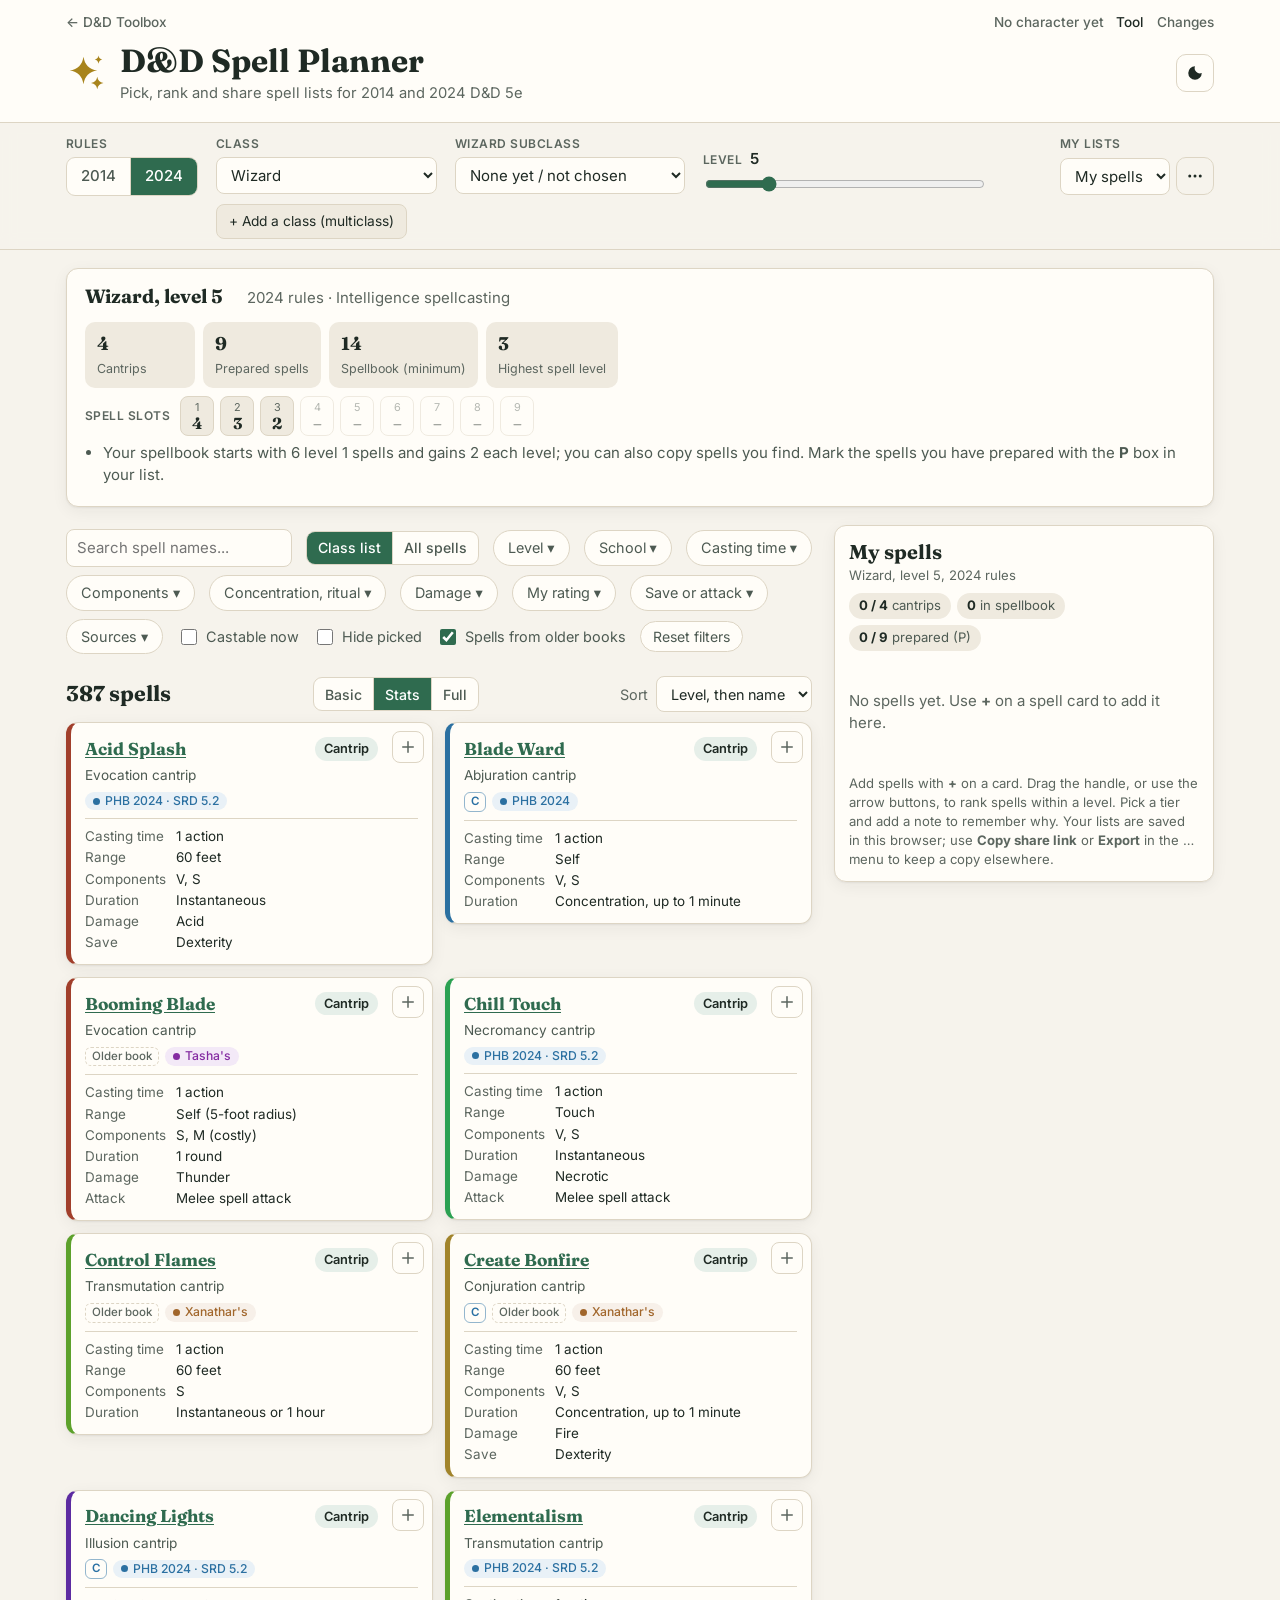
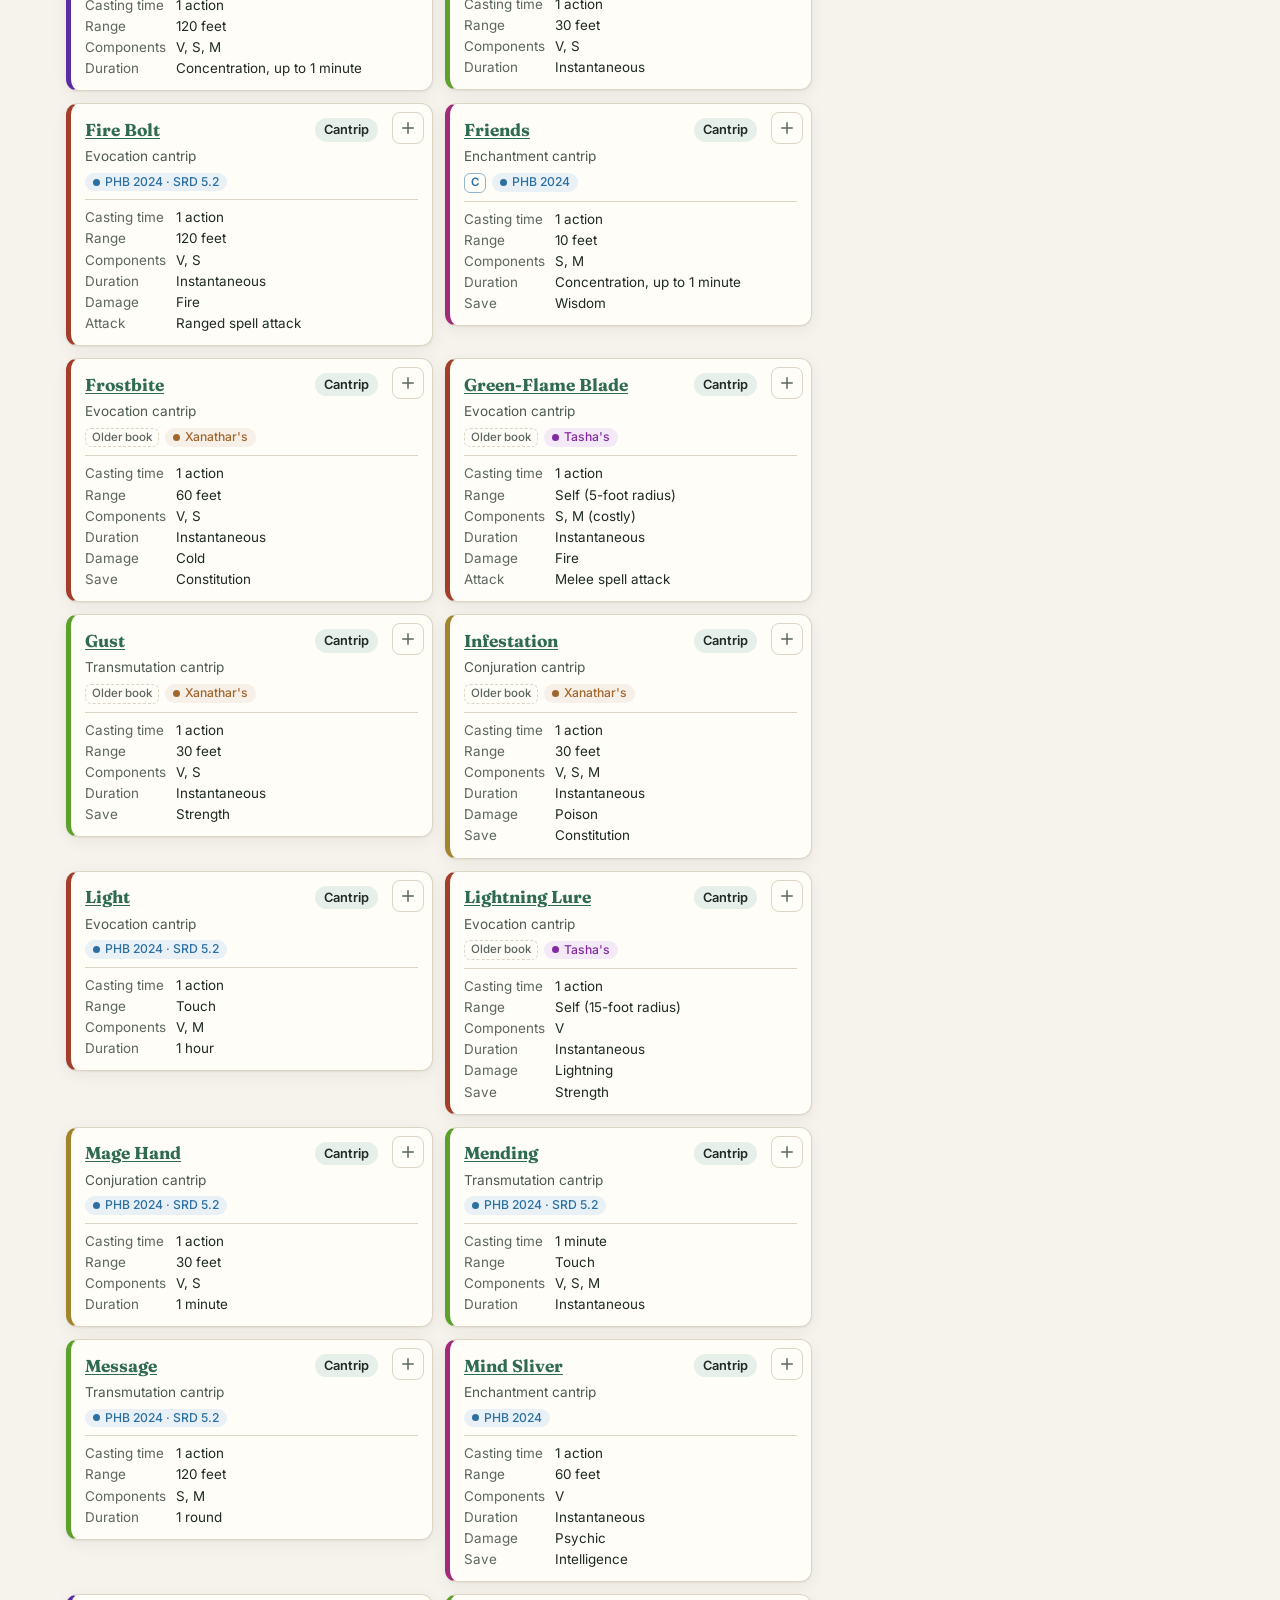
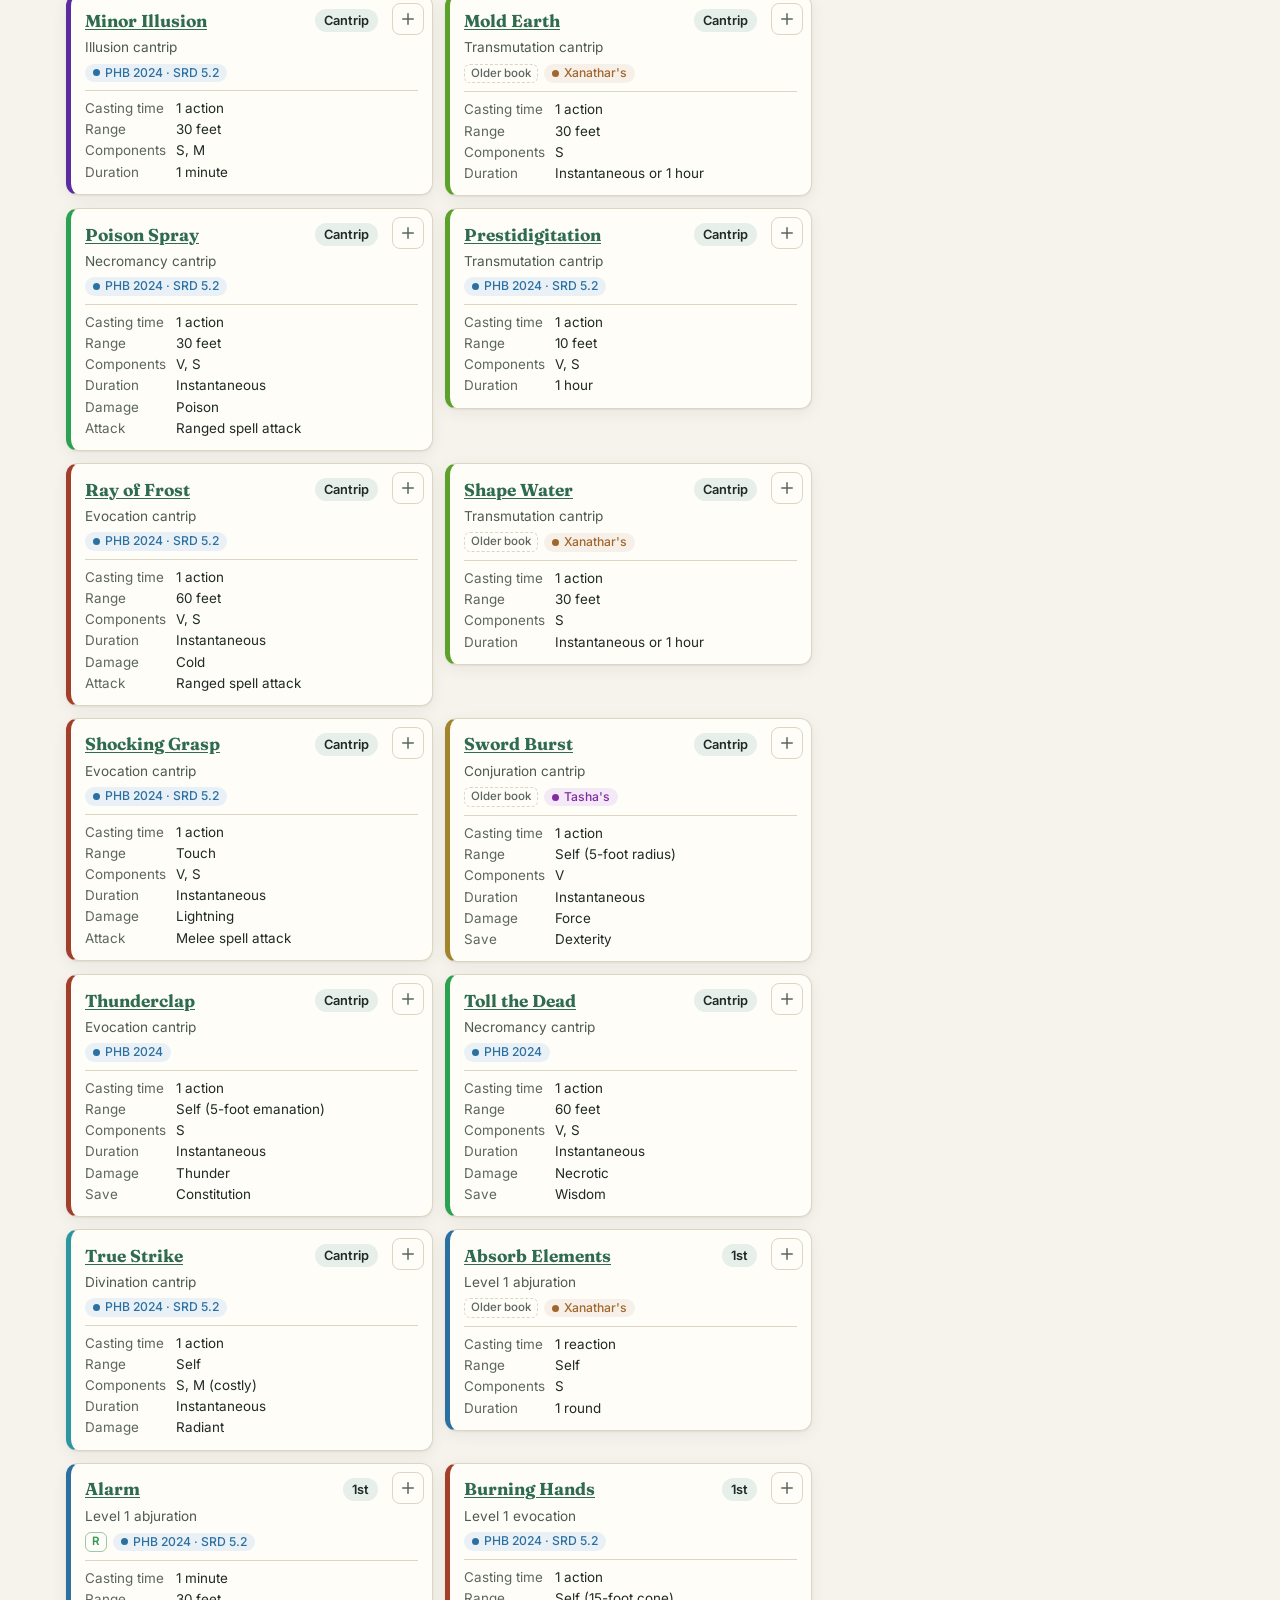
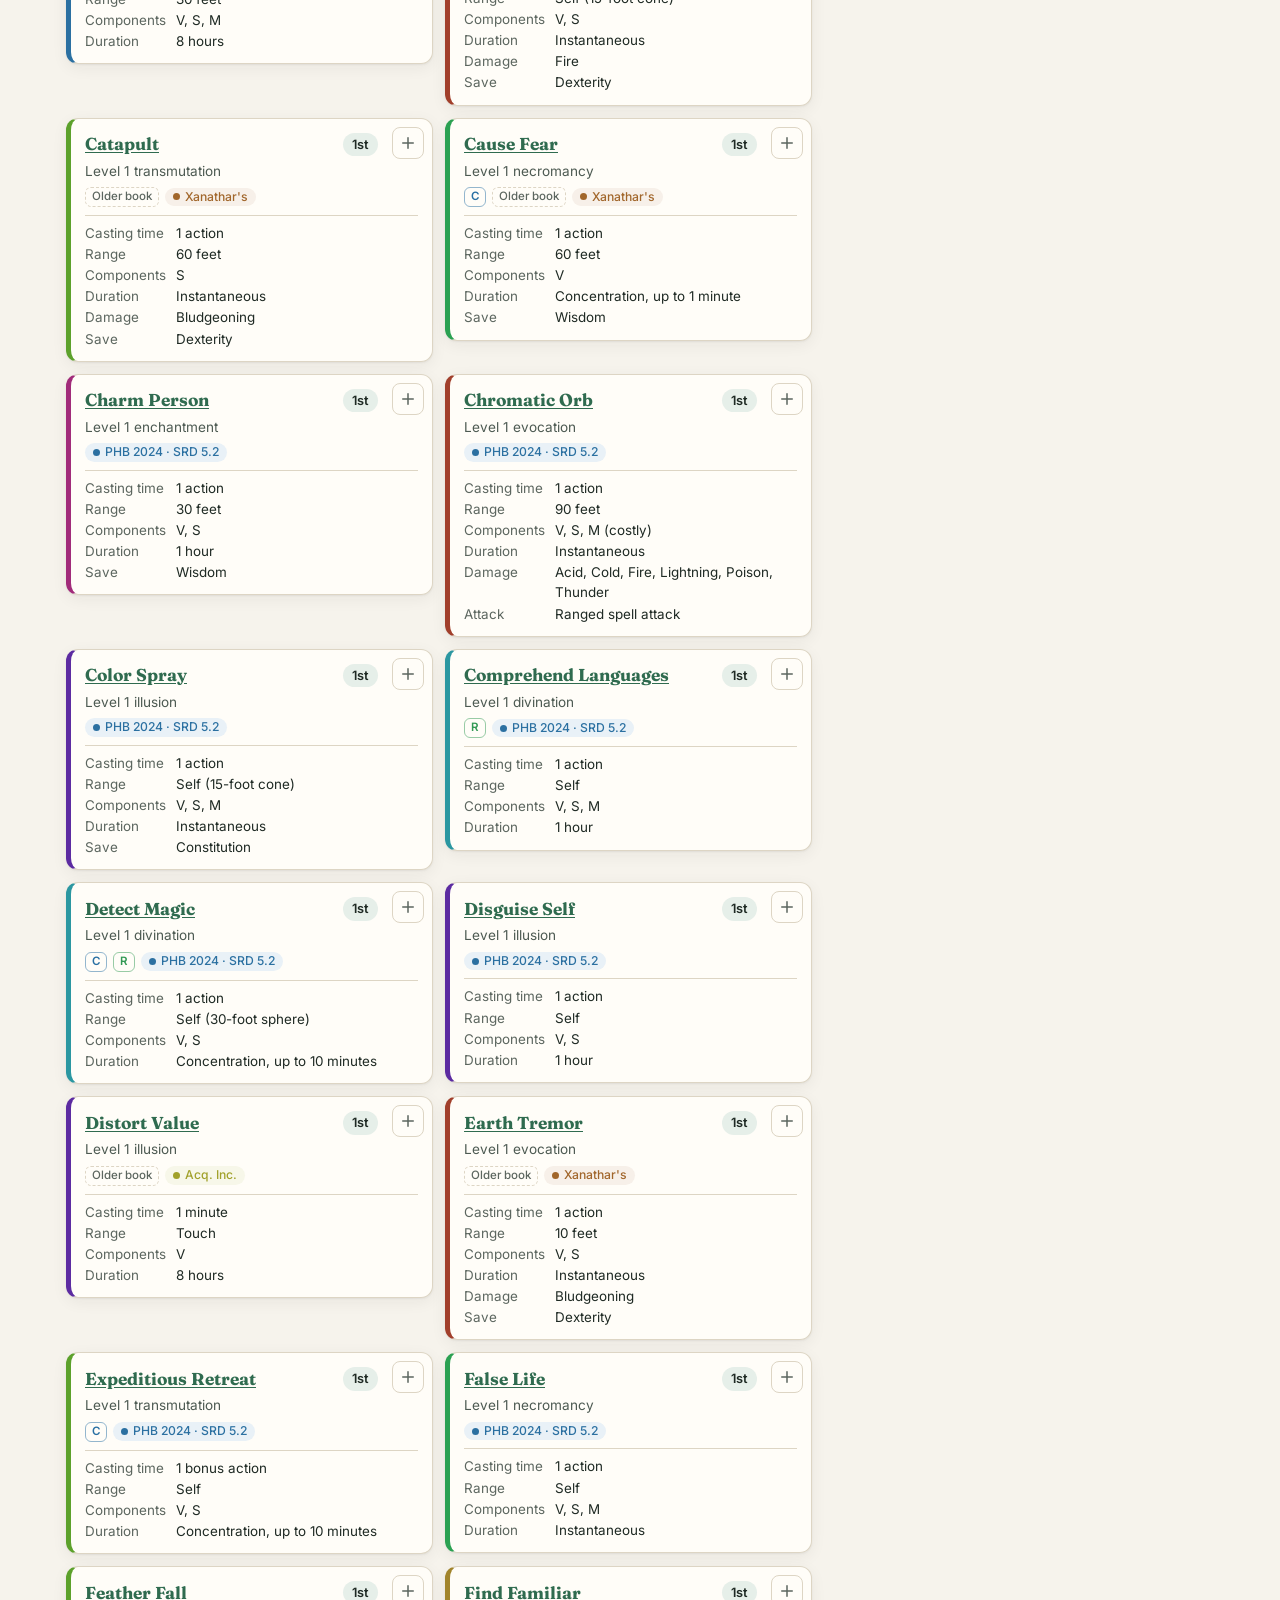
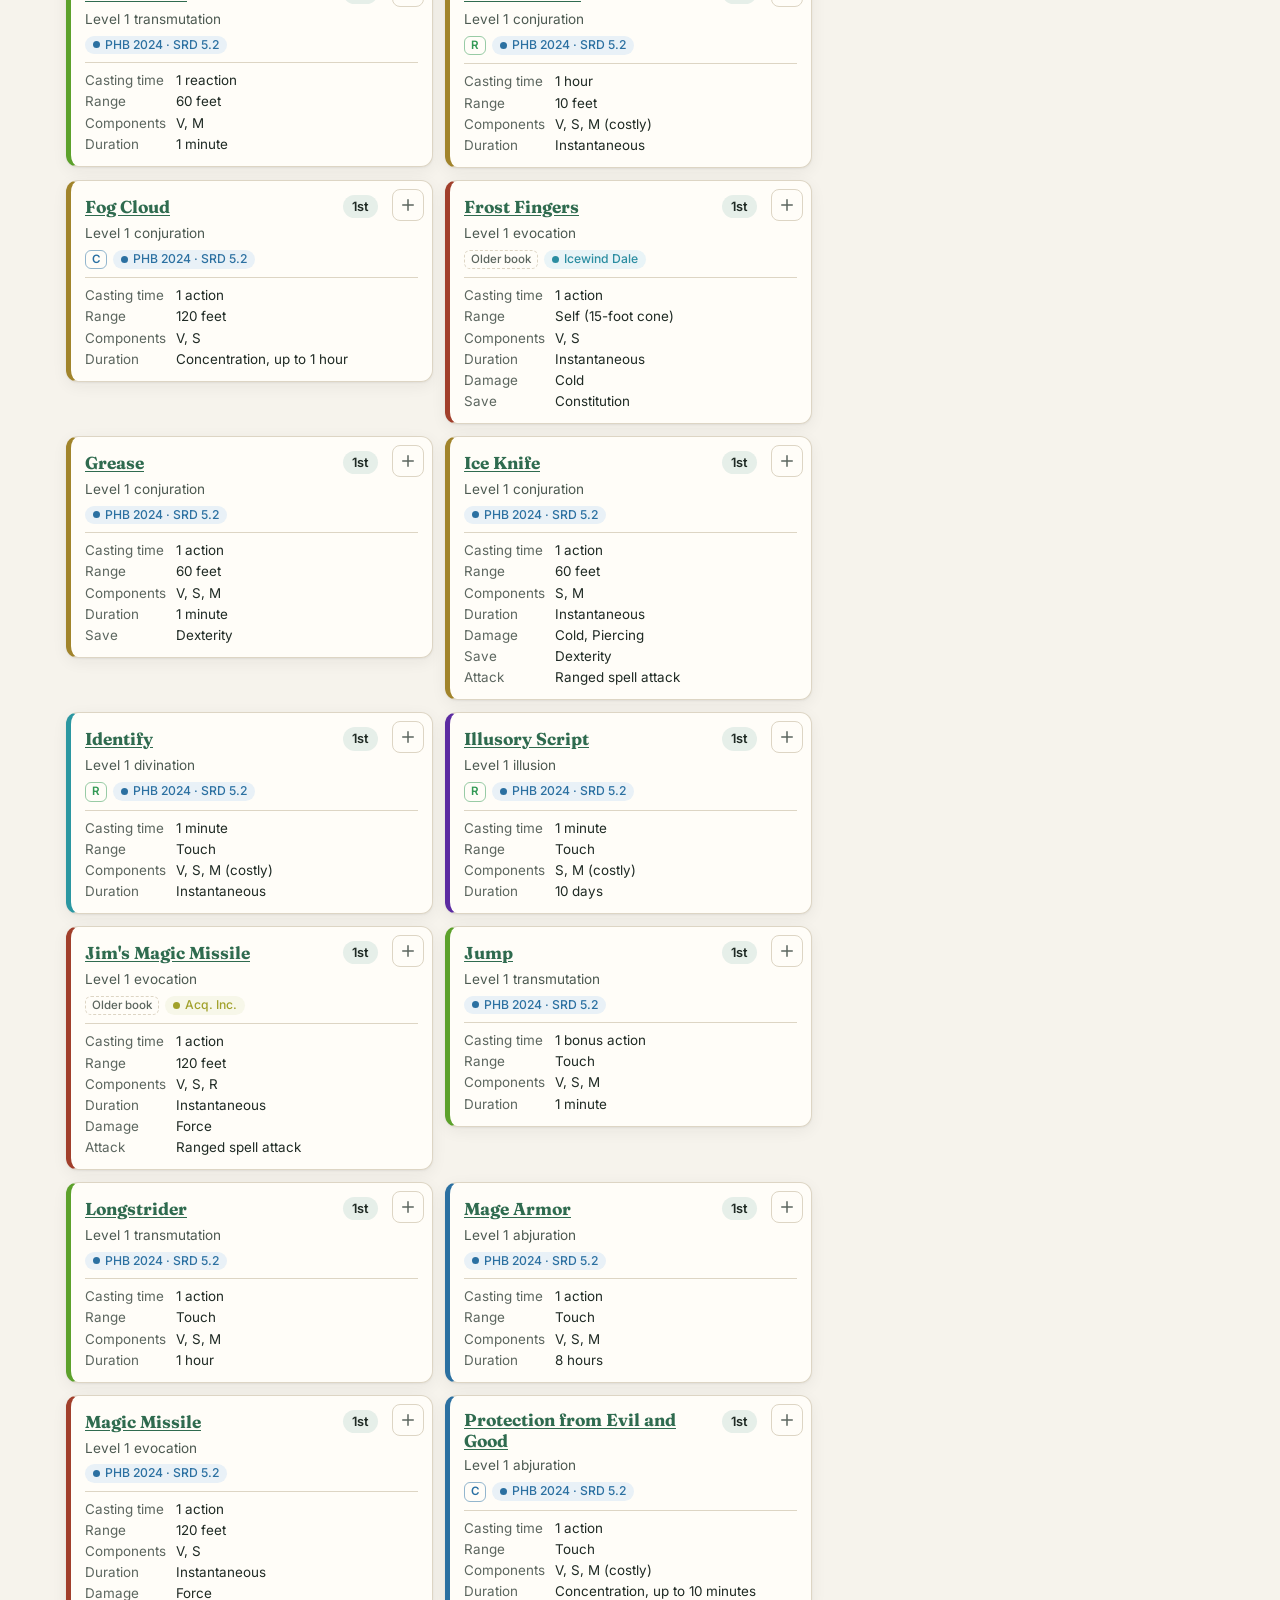
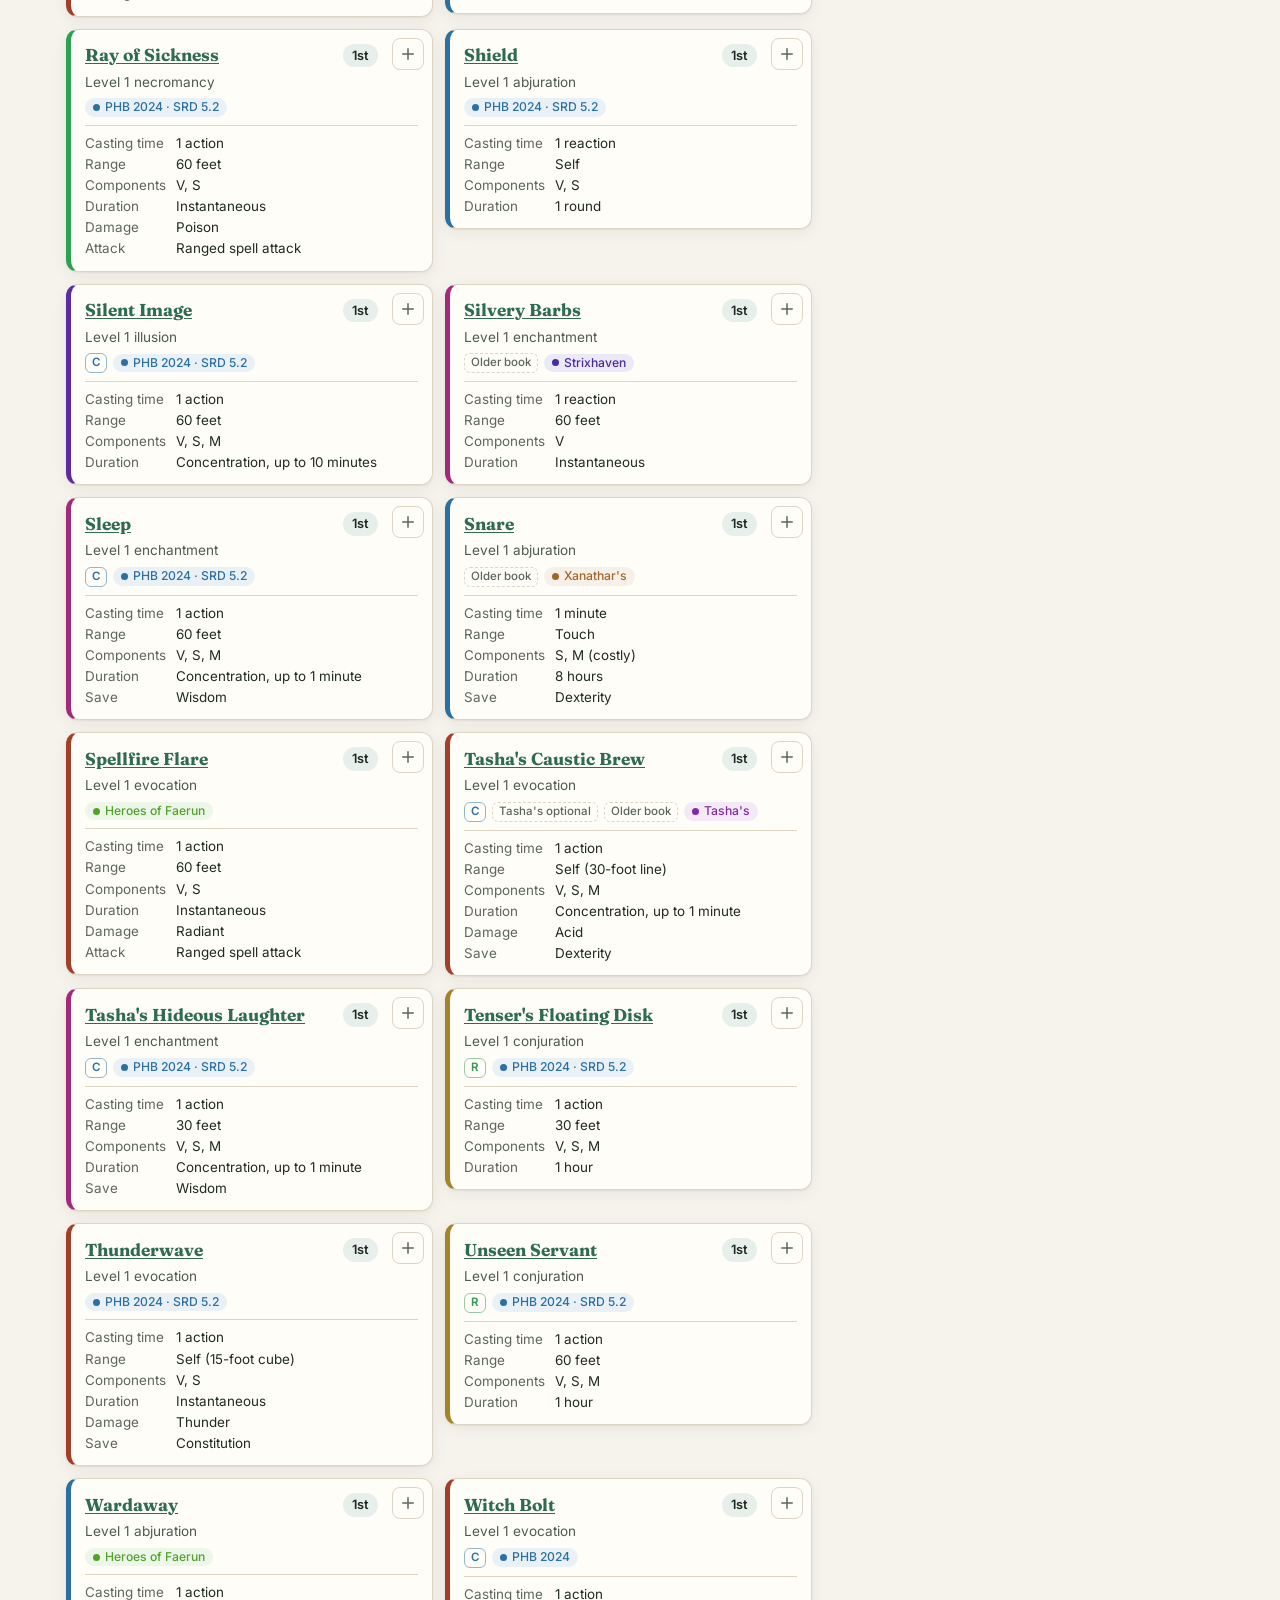
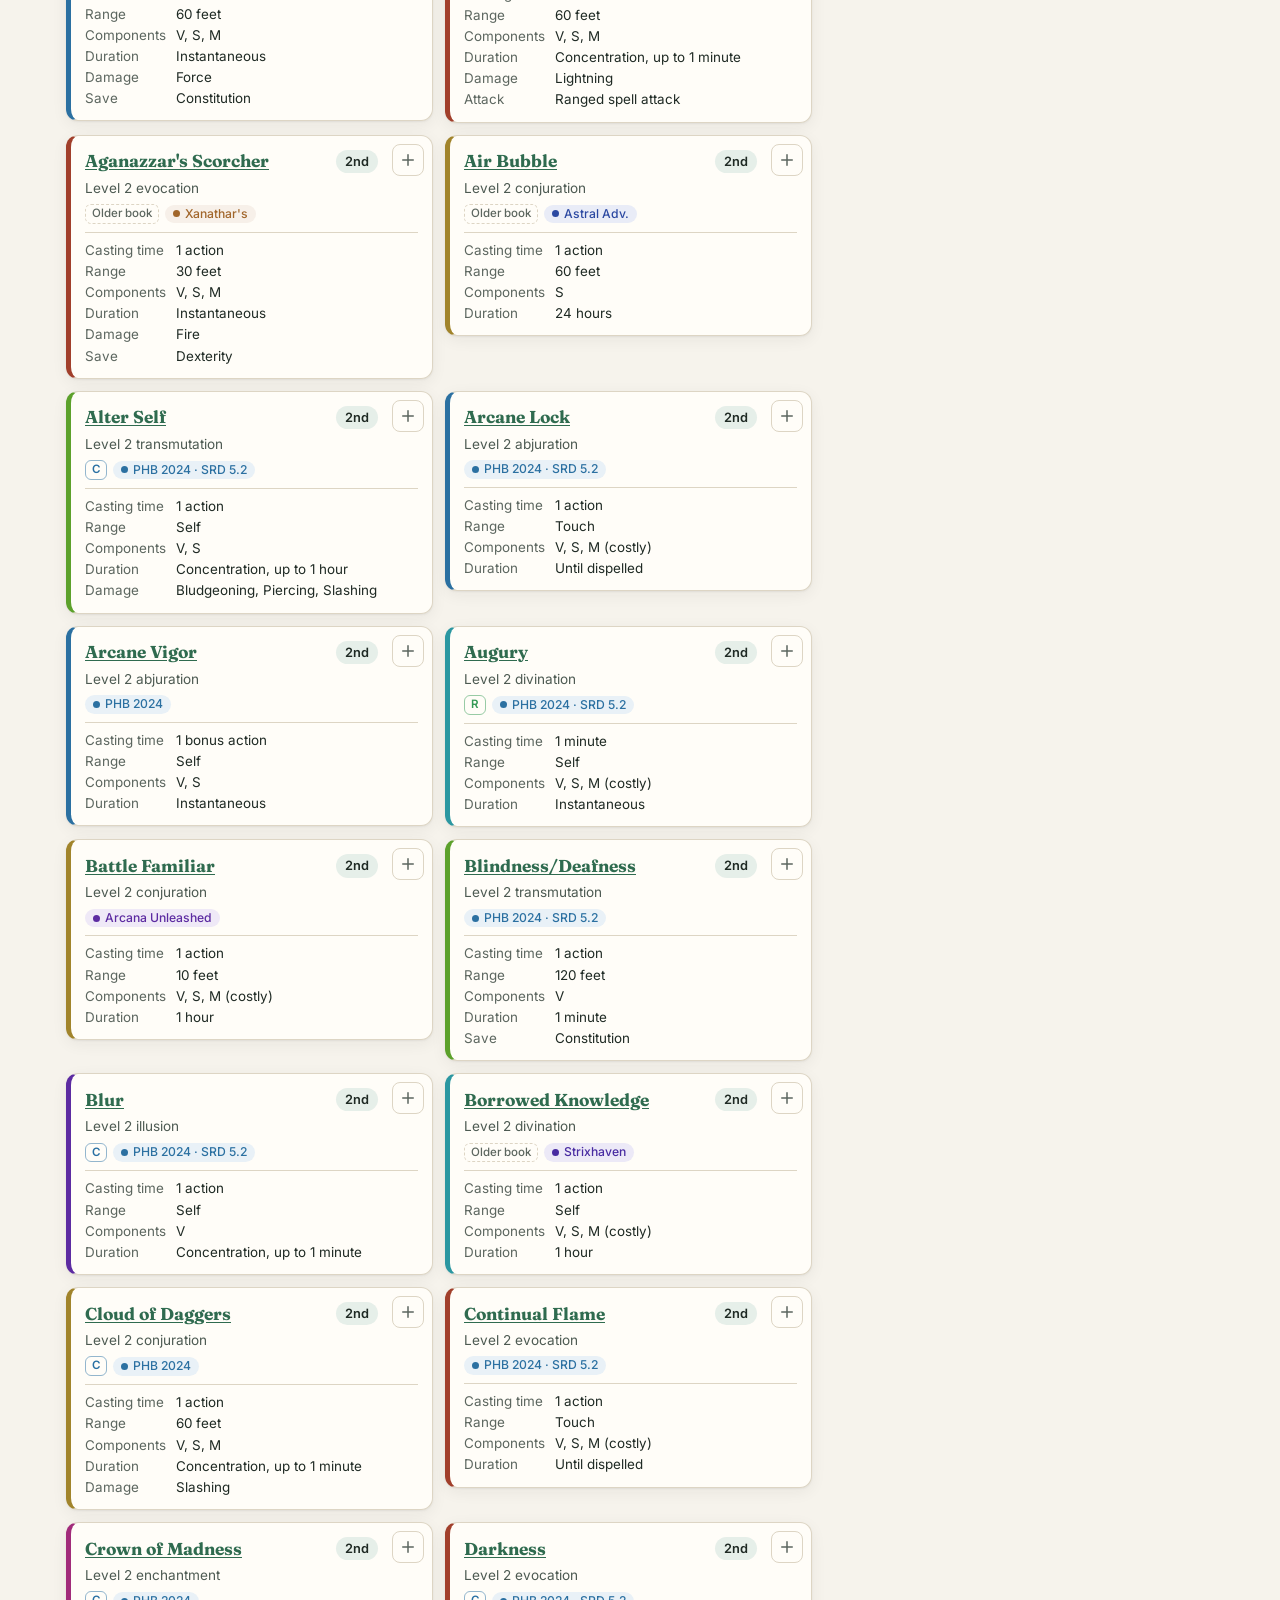
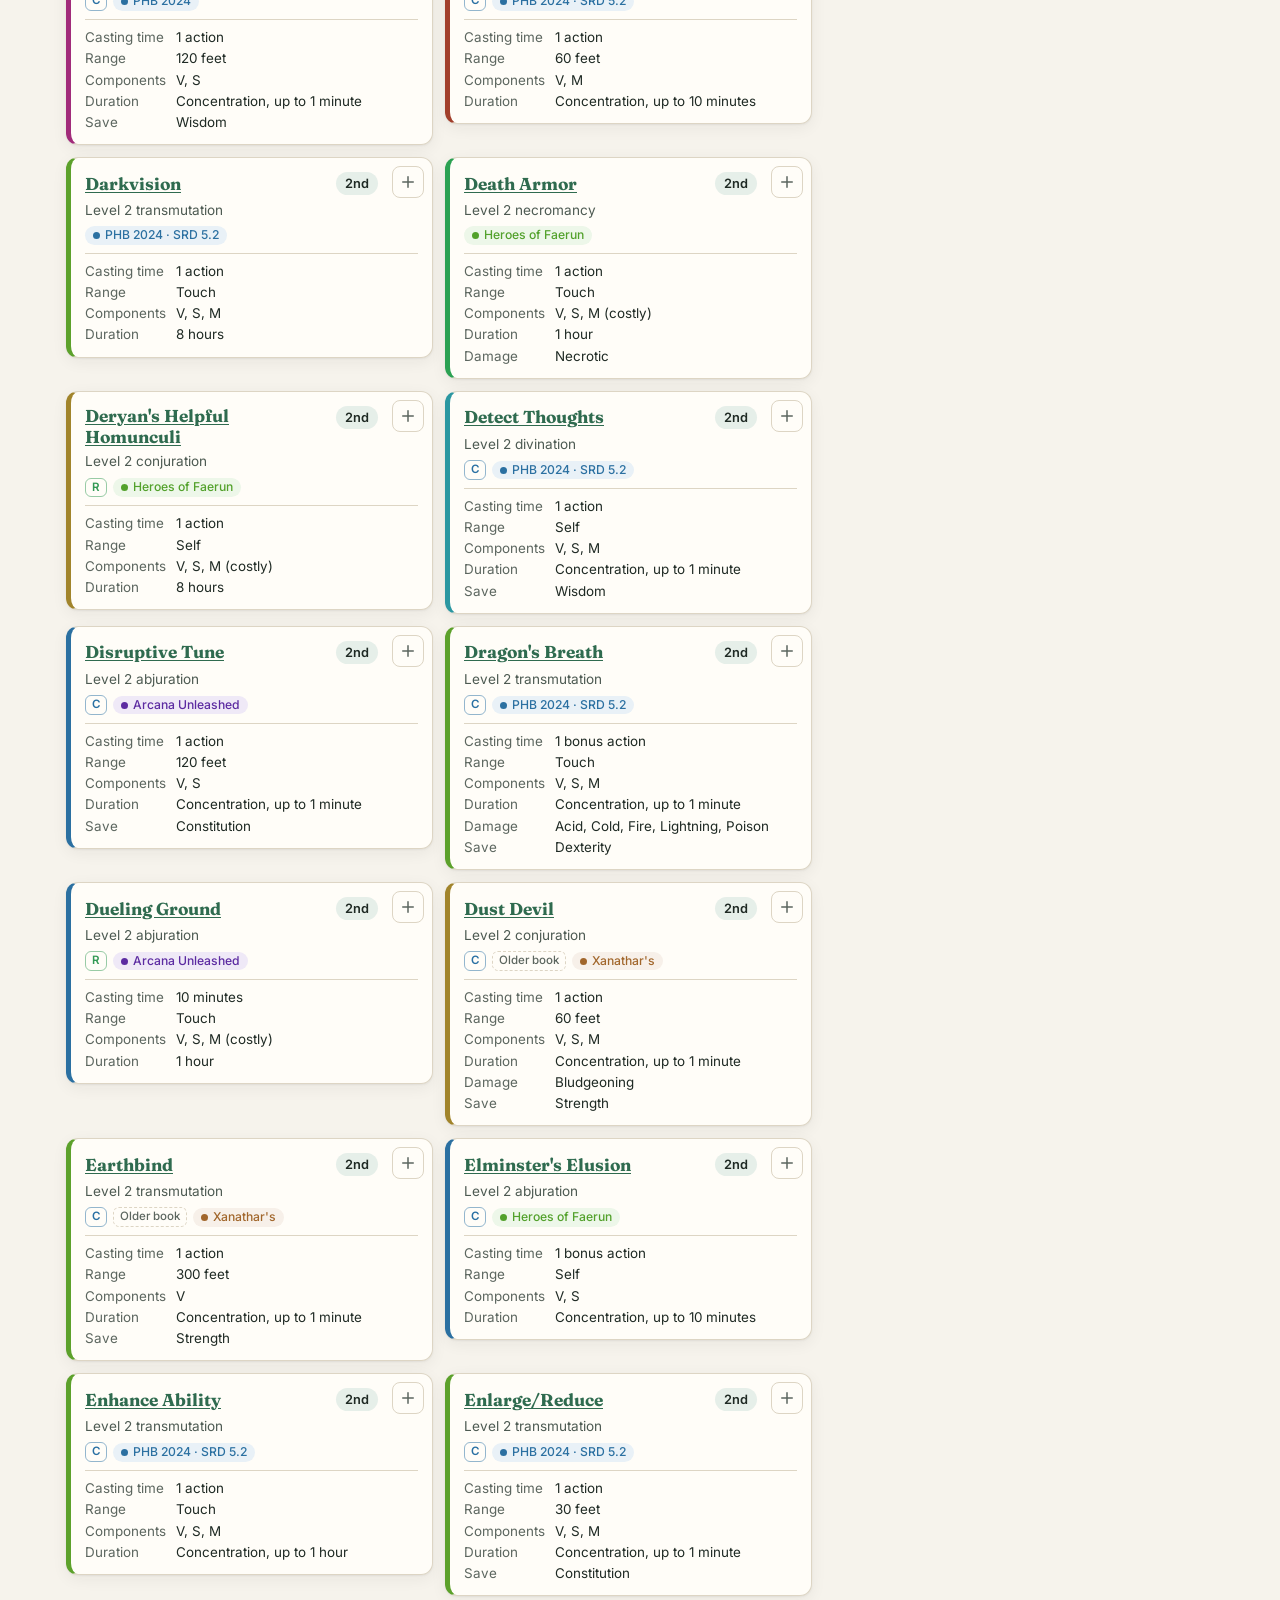
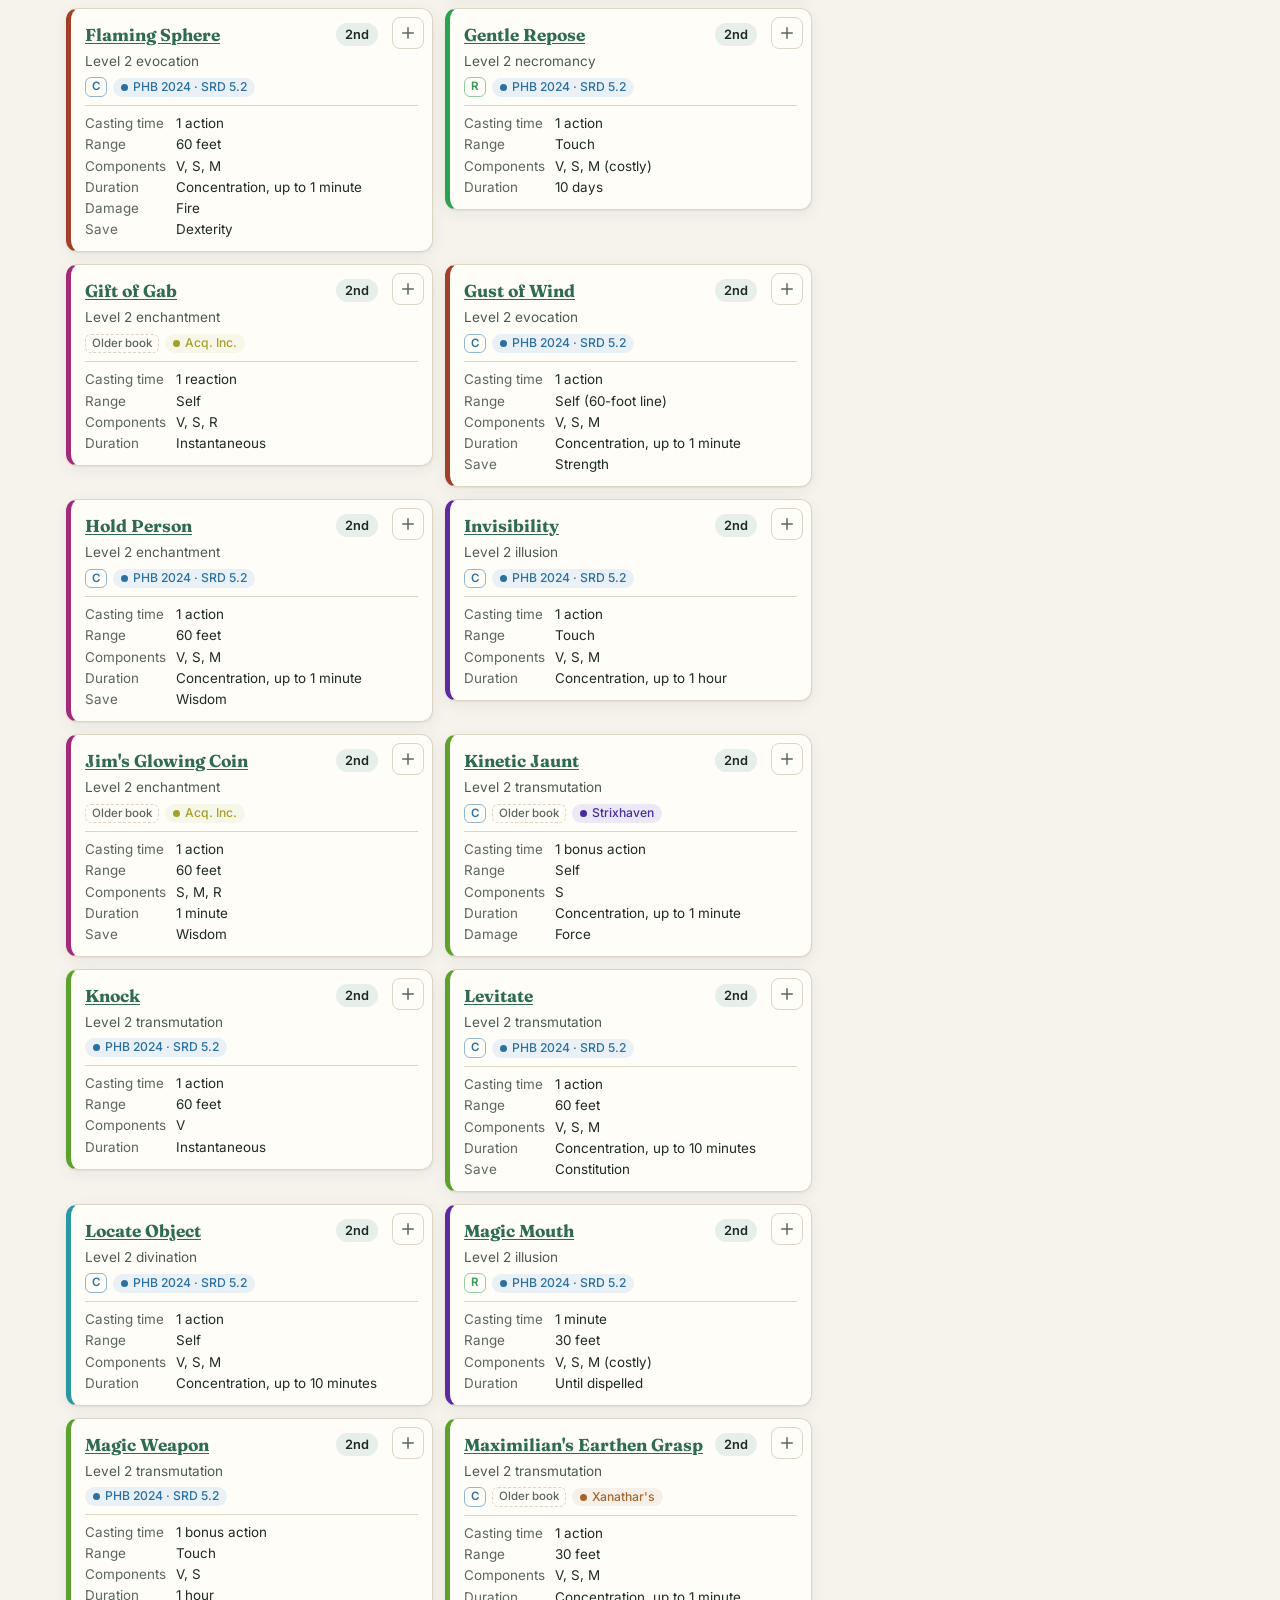
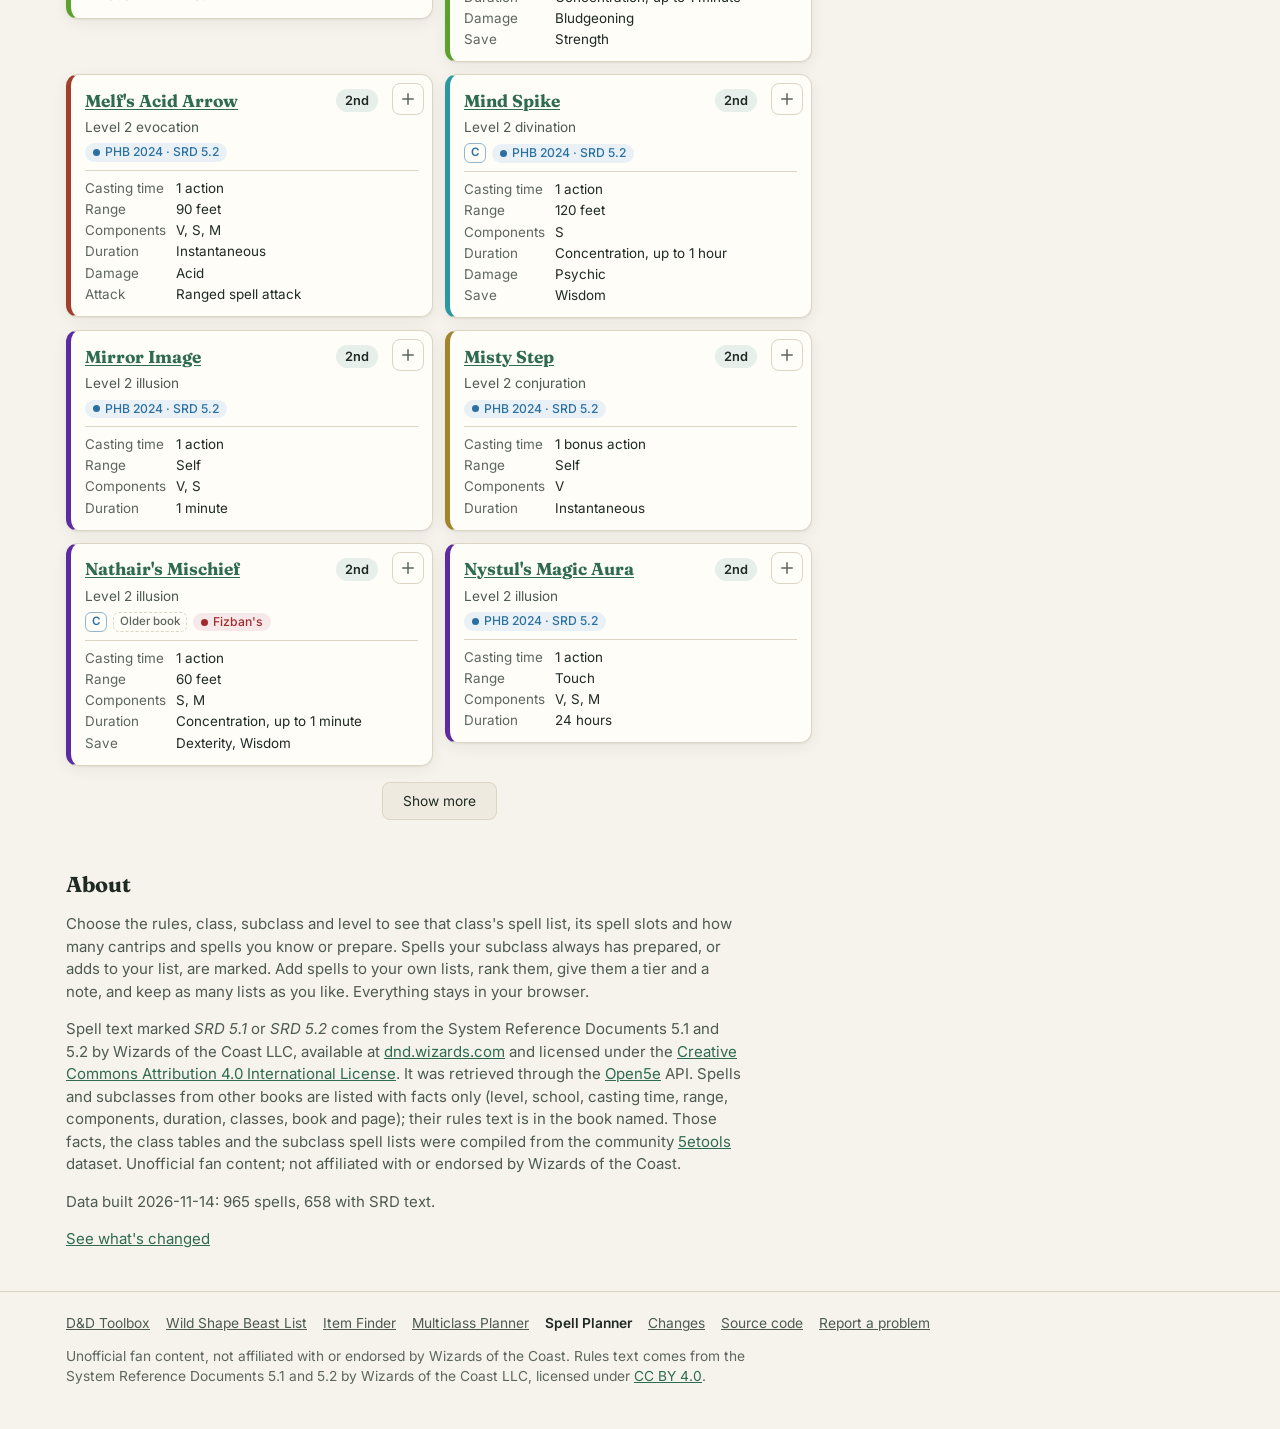
==== commit d359f967: "Spell ratings and character share links that carry the list (B) Ratings: the user's own 1-5 stars pe" ====
--- a/site/index.html
+++ b/site/index.html
@@ -136,6 +136,7 @@
             <option value="name">Name</option>
             <option value="school">School</option>
             <option value="src">Source</option>
+            <option value="rate">My rating</option>
           </select>
         </div>
       </div>
--- a/site/styles.css
+++ b/site/styles.css
@@ -5,7 +5,7 @@
   --surface-2: #efeadf;
   --ink: #1f2a24;
   --ink-2: #4d5a52;
-  --muted: #6f7a72;
+  --muted: #5c665f;
   --line: #ddd5c4;
   --accent: #2f6b4f;
   --accent-ink: #ffffff;
@@ -440,10 +440,17 @@
 .spell-filters .srcpick { position: relative; }
 .spell-filters .srcpop { left: 0; right: auto; width: min(300px, calc(100vw - 32px)); }
 .spell-filters #srcPick .srcpop { width: min(340px, calc(100vw - 32px)); }
+/* the user's own star ratings */
+.stars { display: inline-flex; align-items: center; }
+.star { font: inherit; font-size: 1.05rem; line-height: 1; border: 0; background: none; color: var(--gold); padding: 2px 1px; min-width: 22px; min-height: 26px; cursor: pointer; border-radius: 4px; }
+.star[aria-checked="false"] { color: color-mix(in srgb, var(--gold) 70%, var(--muted)); }
+.star:hover { background: var(--surface-2); }
+.t-rate { color: var(--gold); border-color: var(--gold); }
+.drate { display: flex; flex-wrap: wrap; align-items: center; gap: 4px 10px; margin-bottom: 8px; }
 .pfacts, .ptier { display: none; }
 .row .nm, .card .nm, .linkish { min-height: 24px; }
 @media print {
-  .build-bar, .tabs, .browse, .about, #notice, .mine-help, .handle, .row-btns, .tier, .prep, .rcls, .rnote-edit, #rulesNotes { display: none !important; }
+  .build-bar, .tabs, .browse, .about, #notice, .mine-help, .handle, .row-btns, .tier, .prep, .rcls, .stars, .rnote-edit, #rulesNotes { display: none !important; }
   .layout { display: block; }
   .mine, body.show-mine .mine { display: block !important; position: static; }
   .mine-inner { max-height: none; overflow: visible; border: 0; box-shadow: none; padding: 0; }
@@ -460,7 +467,7 @@
   .grp h3 { color: #000; break-after: avoid; }
   .fixmark { width: auto; }
 }
-/* === dnd-shared v1.6 (canonical copy: WernerCD/dnd shared/dnd-shared.css) === */
+/* === dnd-shared v1.7 (canonical copy: WernerCD/dnd shared/dnd-shared.css) === */
 /* Paste this block unchanged at the END of each site's styles.css. Do not edit it per site;
    change it in the hub repo and re-copy it to every site. It relies on the shared tokens
    (--bg, --surface, --surface-2, --ink, --ink-2, --muted, --line, --accent, --gold, --radius). */
@@ -474,6 +481,13 @@
 .char-pick label { display: inline-flex; align-items: center; gap: 6px; }
 .char-pick select { font: inherit; font-size: .85rem; color: var(--ink); background: var(--surface-2); border: 1px solid var(--line); border-radius: 6px; padding: 2px 6px; min-height: 26px; max-width: 46vw; }
 @media (max-width: 520px) { .char-pick .char-lbl { display: none; } }
+.char-pick .char-share { font: inherit; font-size: .8rem; color: var(--ink-2); background: none; border: 1px solid var(--line); border-radius: 6px; padding: 2px 8px; min-height: 26px; margin-left: 6px; cursor: pointer; }
+.char-pick .char-share:hover, .char-pick .char-share:focus-visible { color: var(--accent); border-color: var(--accent); }
+.char-import { position: fixed; top: 12px; left: 50%; transform: translateX(-50%); z-index: 1000; width: min(520px, calc(100vw - 32px)); background: var(--surface); color: var(--ink); border: 1px solid var(--accent); border-radius: var(--radius); box-shadow: 0 6px 24px rgba(0, 0, 0, .25); padding: 12px 14px; font-size: .92rem; }
+.char-import p { margin: 0 0 10px; }
+.char-import .ci-acts { display: flex; flex-wrap: wrap; gap: 8px; }
+.char-import button { font: inherit; font-size: .88rem; min-height: 32px; padding: 4px 12px; border-radius: 8px; border: 1px solid var(--line); background: var(--surface-2); color: var(--ink); cursor: pointer; }
+.char-import .ci-yes { background: var(--accent); border-color: var(--accent); color: var(--accent-ink); }
 .hub-bar + .header-inner { padding-top: 8px; }
 .header-inner { display: flex; align-items: center; justify-content: space-between; gap: 12px; padding-top: 18px; padding-bottom: 18px; }
 .brand { display: flex; align-items: center; gap: 14px; min-width: 0; }
@@ -502,9 +516,9 @@
 @media print {
   :root, :root:not([data-theme="light"]), :root[data-theme="dark"] { --bg: #fff; --surface: #fff; --surface-2: #f3f3f3; --ink: #000; --ink-2: #222; --muted: #555; --line: #bbb; --shadow: none; --accent: #2f6b4f; --accent-ink: #ffffff; --gold: #a8841c; --warn: #9a4b1c; --warn-bg: #f7e6d8; --chip: #e6efe9; color-scheme: light; }
   body { background: #fff; }
-  .hub-bar, .char-pick, #themeBtn, .site-footer .foot-links, button, dialog::backdrop { display: none !important; }
+  .hub-bar, .char-pick, .char-import, #themeBtn, .site-footer .foot-links, button, dialog::backdrop { display: none !important; }
   .site-header { border-bottom: 1px solid #000; }
   a { color: inherit; text-decoration: none; }
   .card, .change-day li, .statblock { break-inside: avoid; }
 }
-/* === end dnd-shared v1.6 === */
+/* === end dnd-shared v1.7 === */
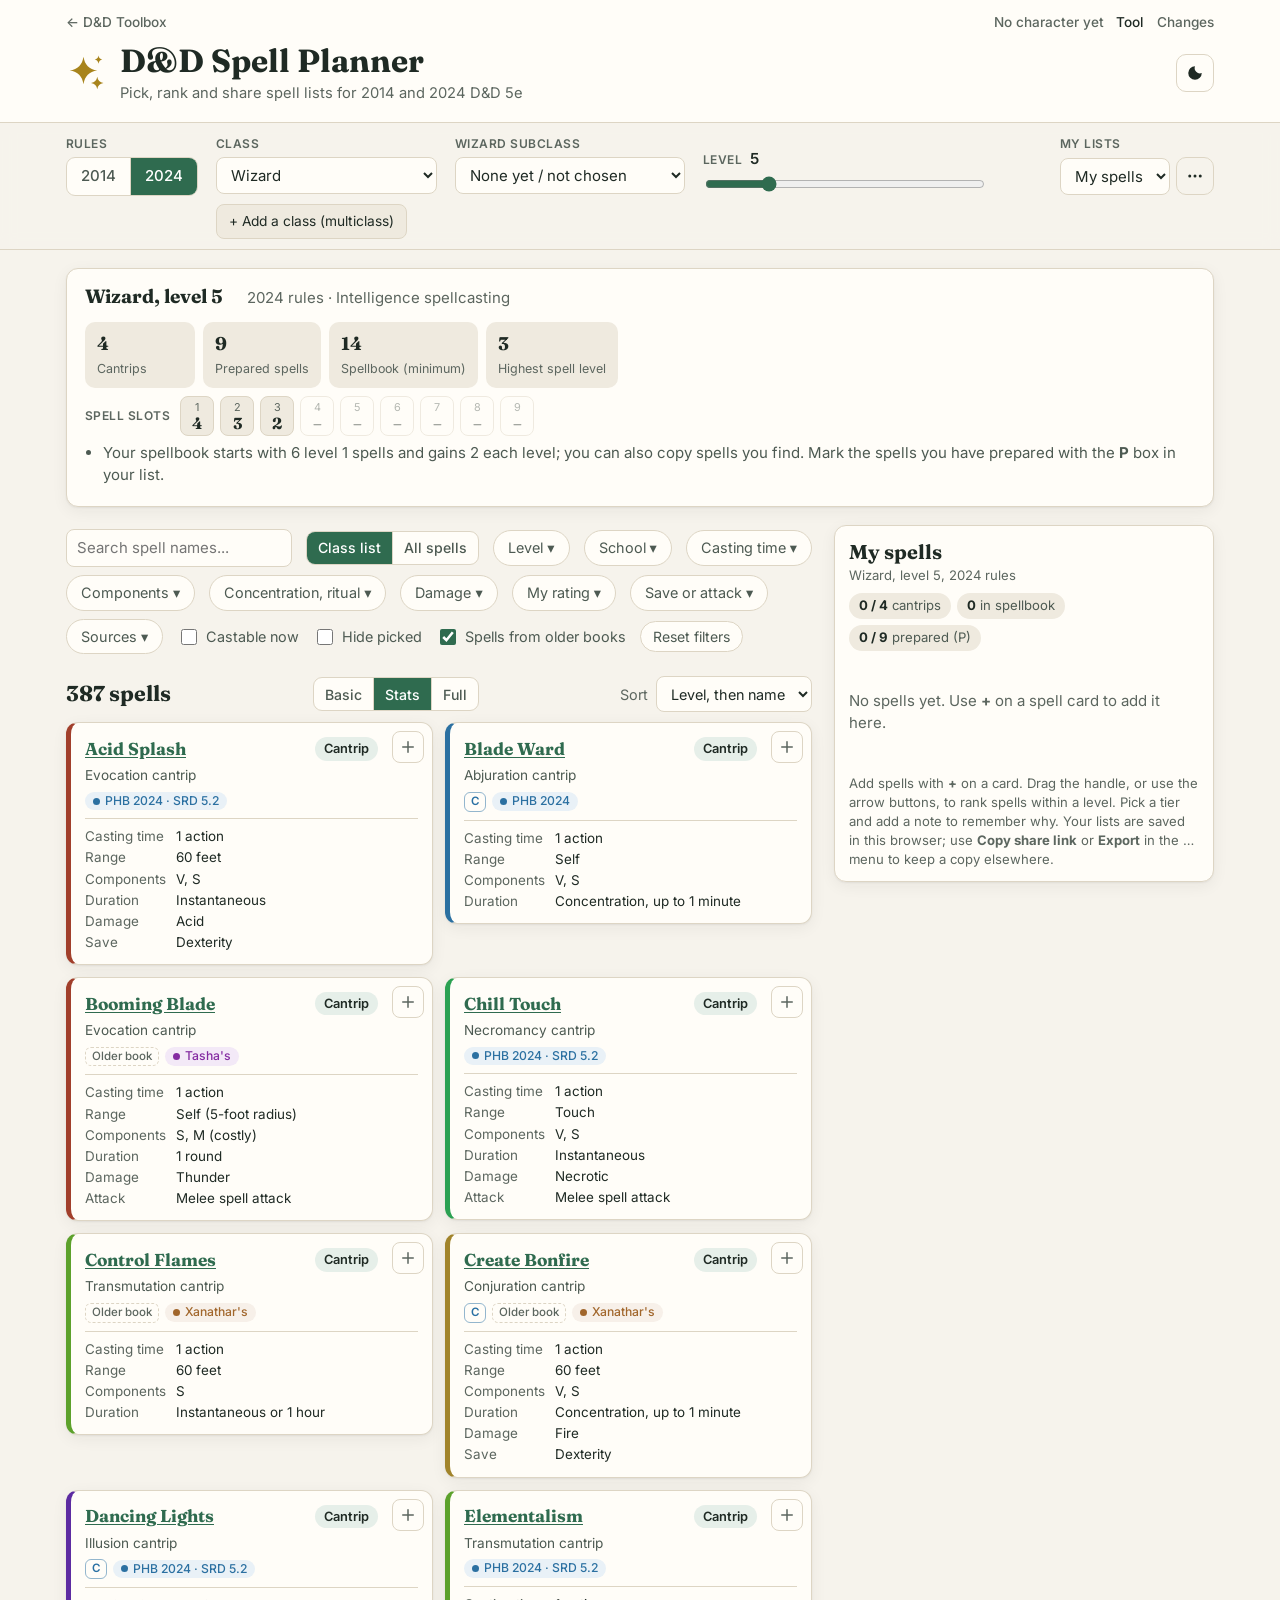
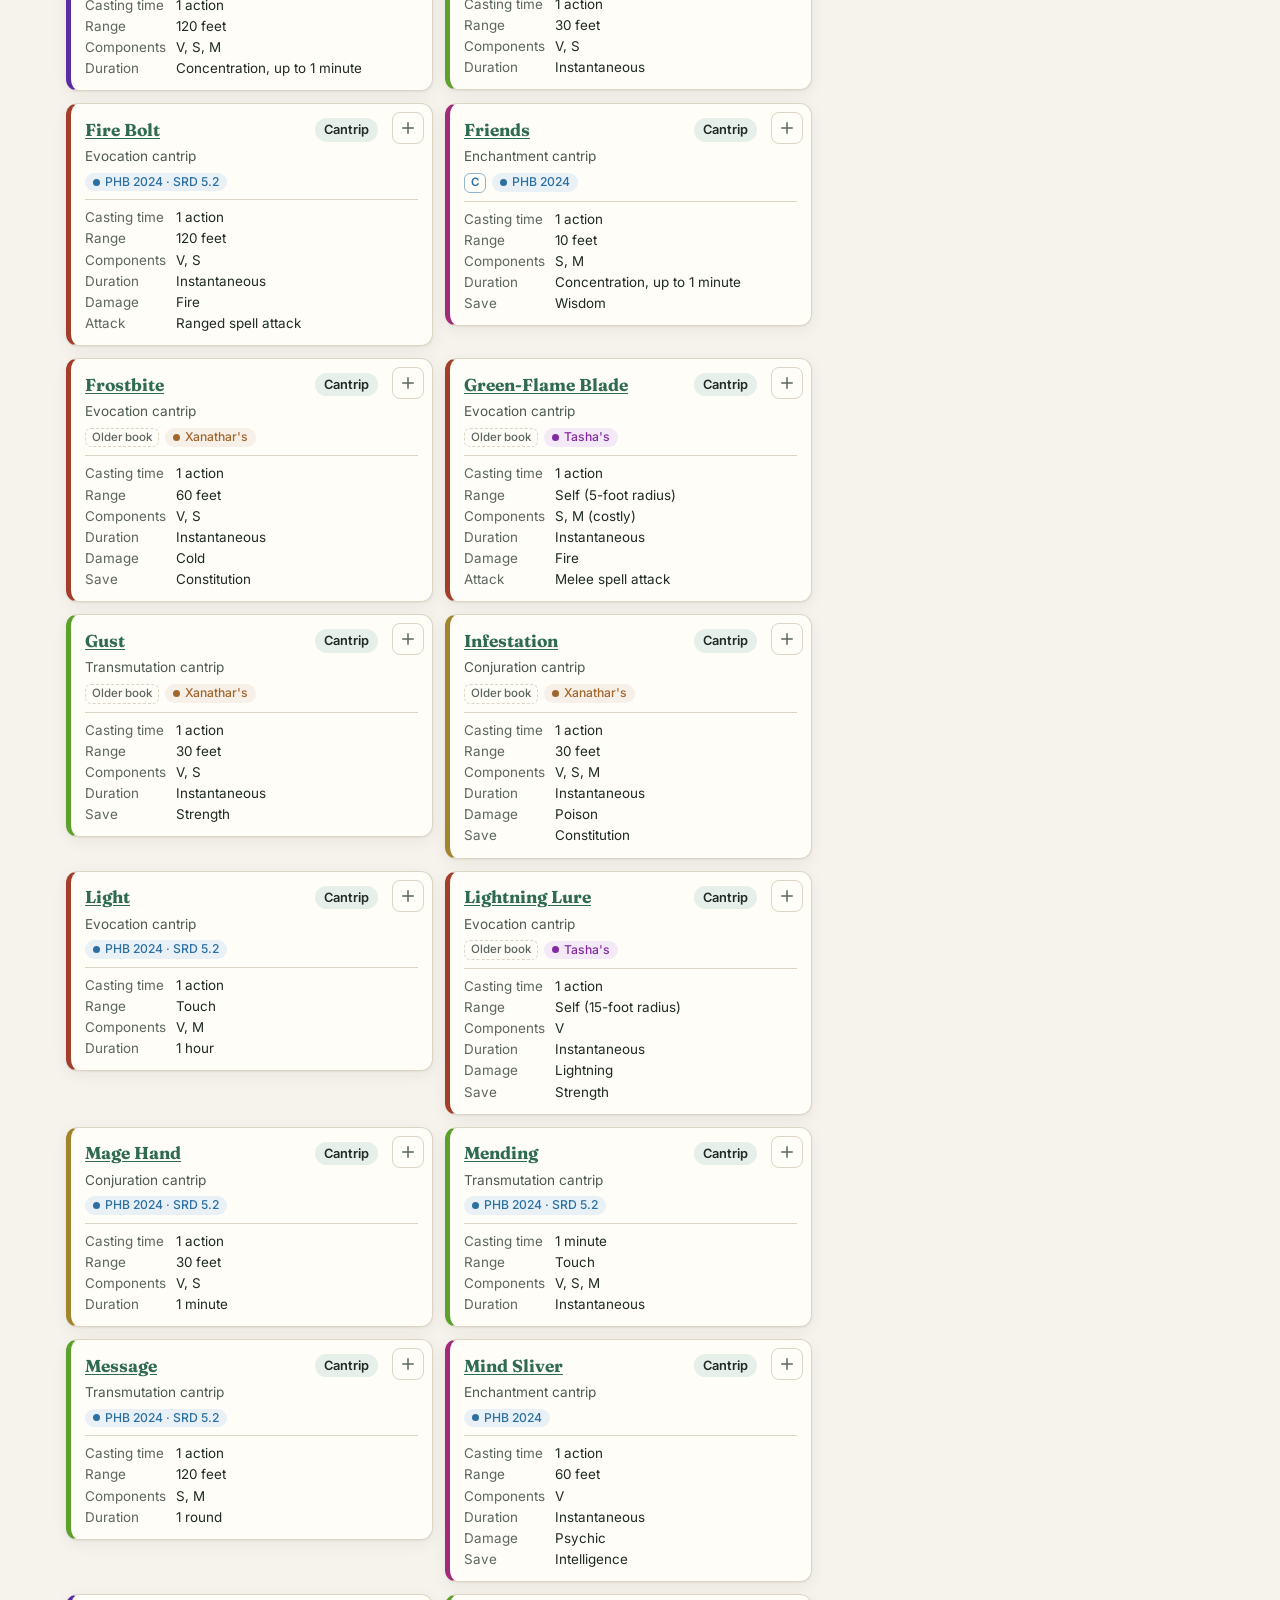
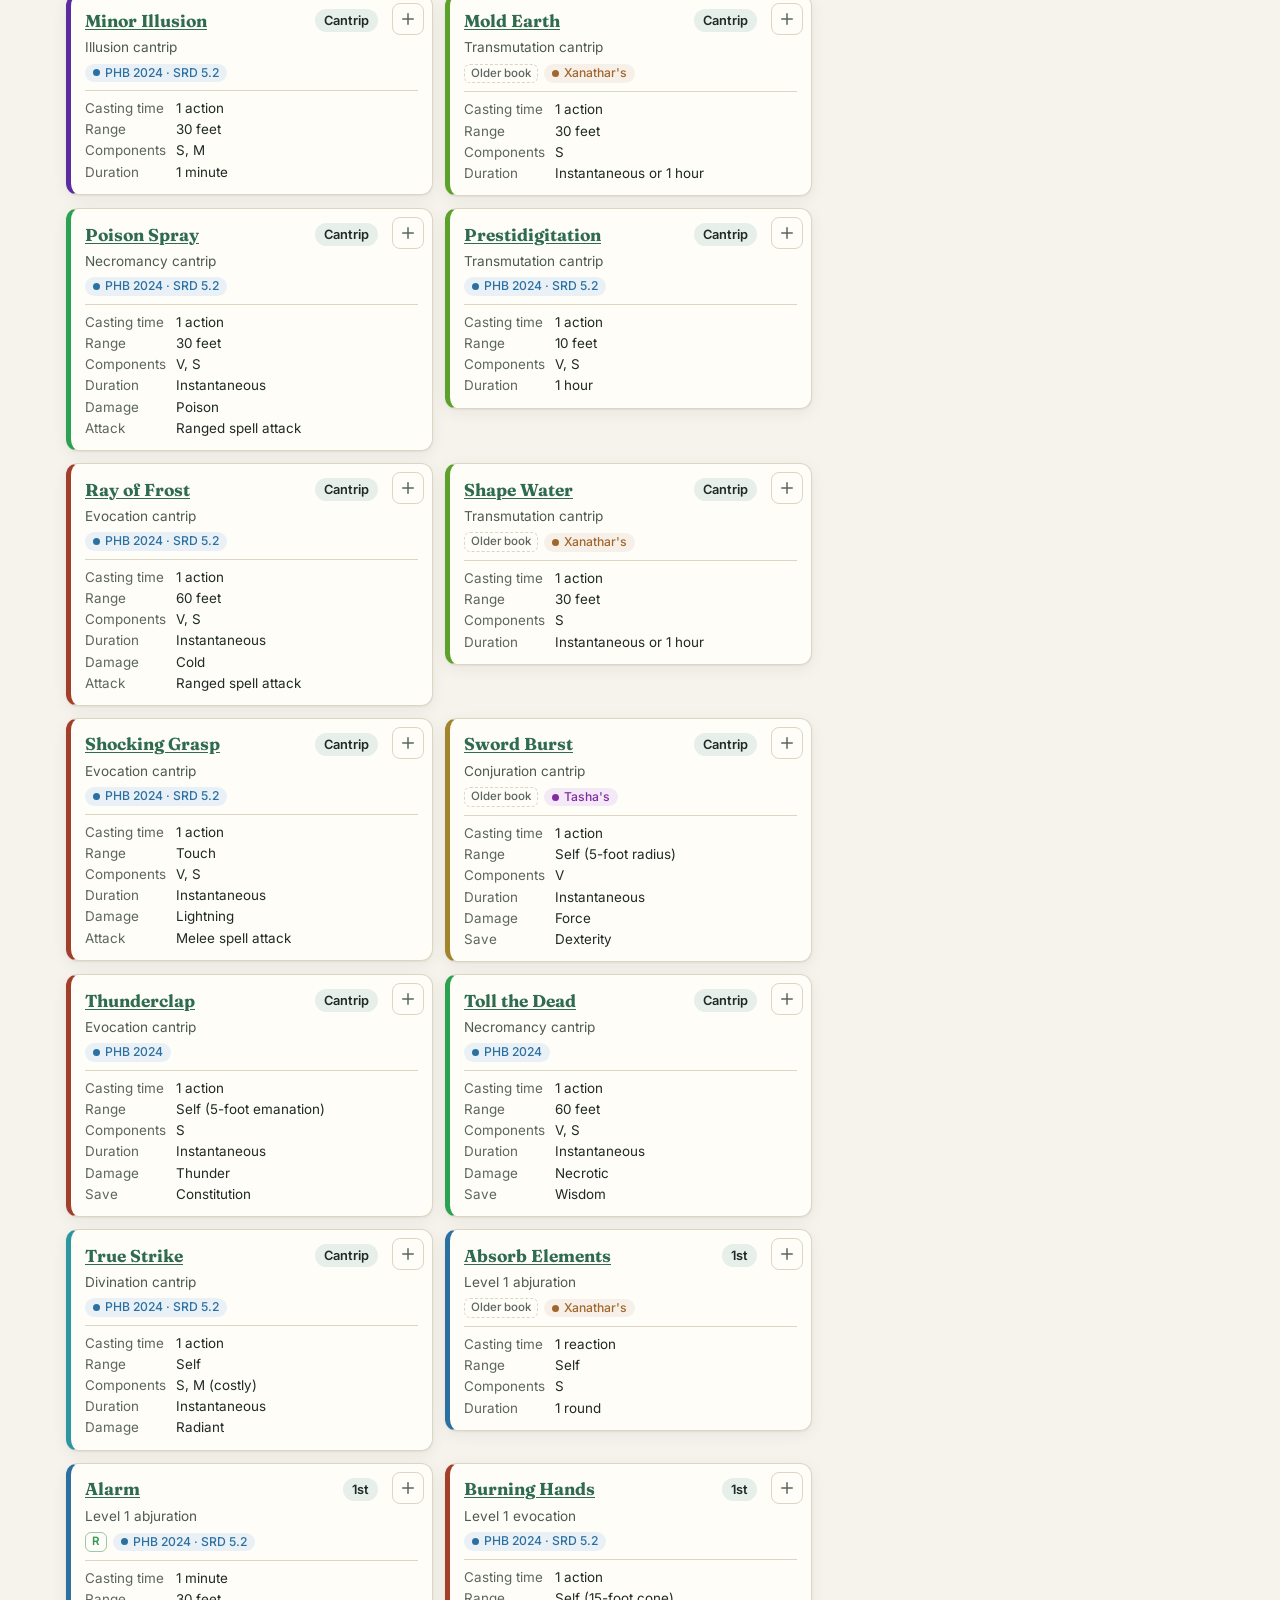
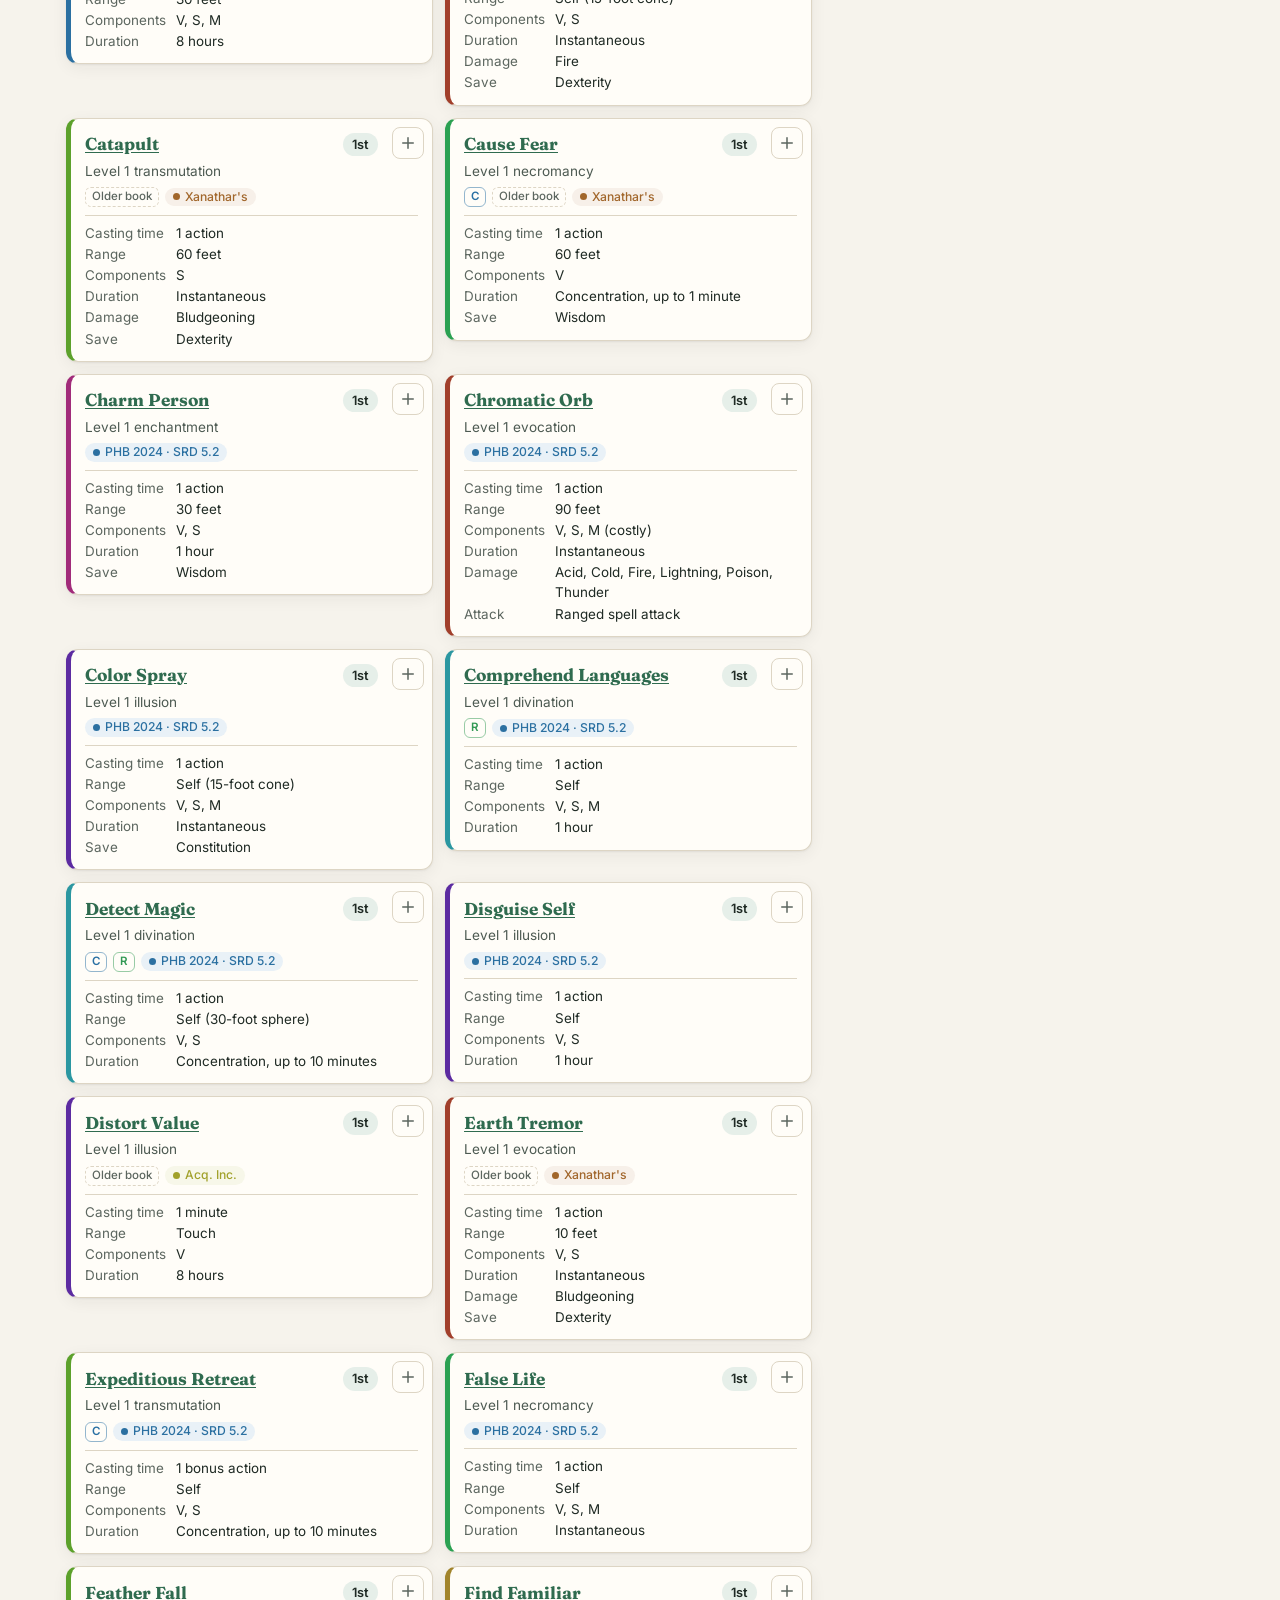
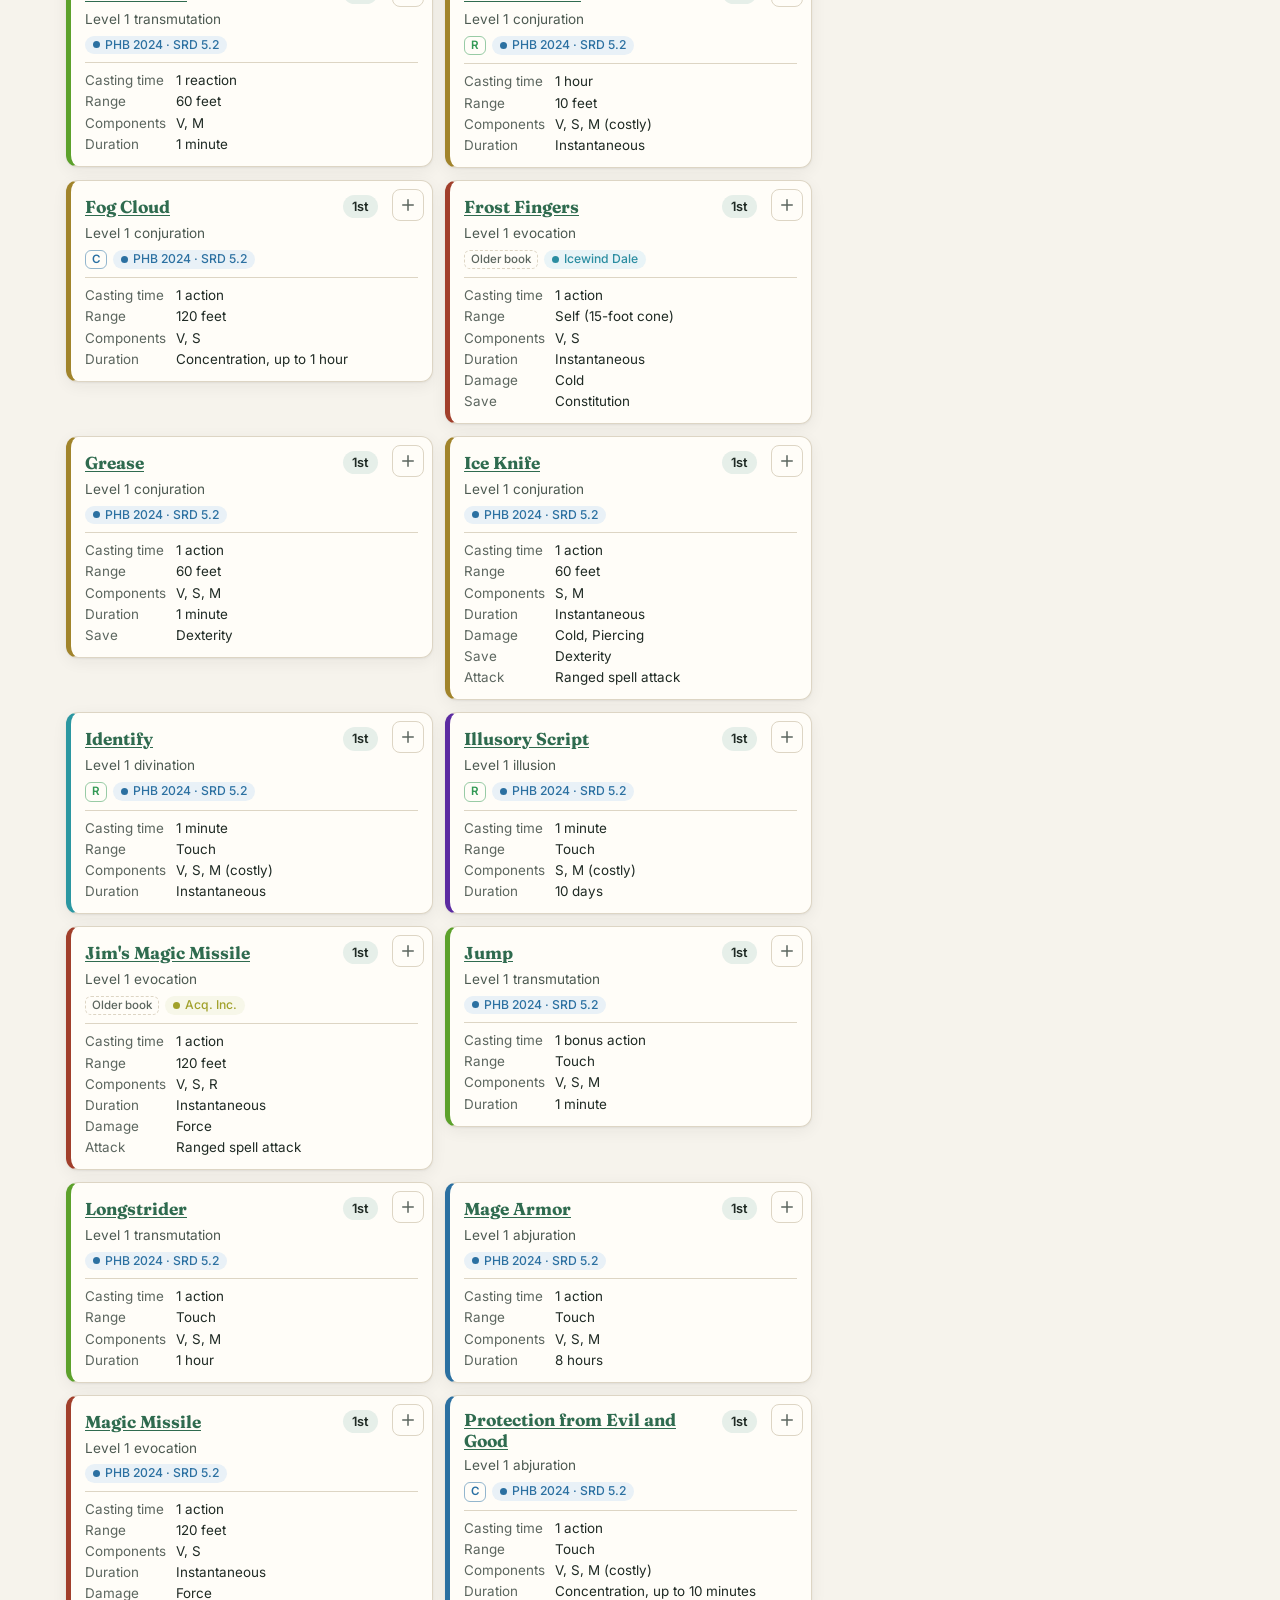
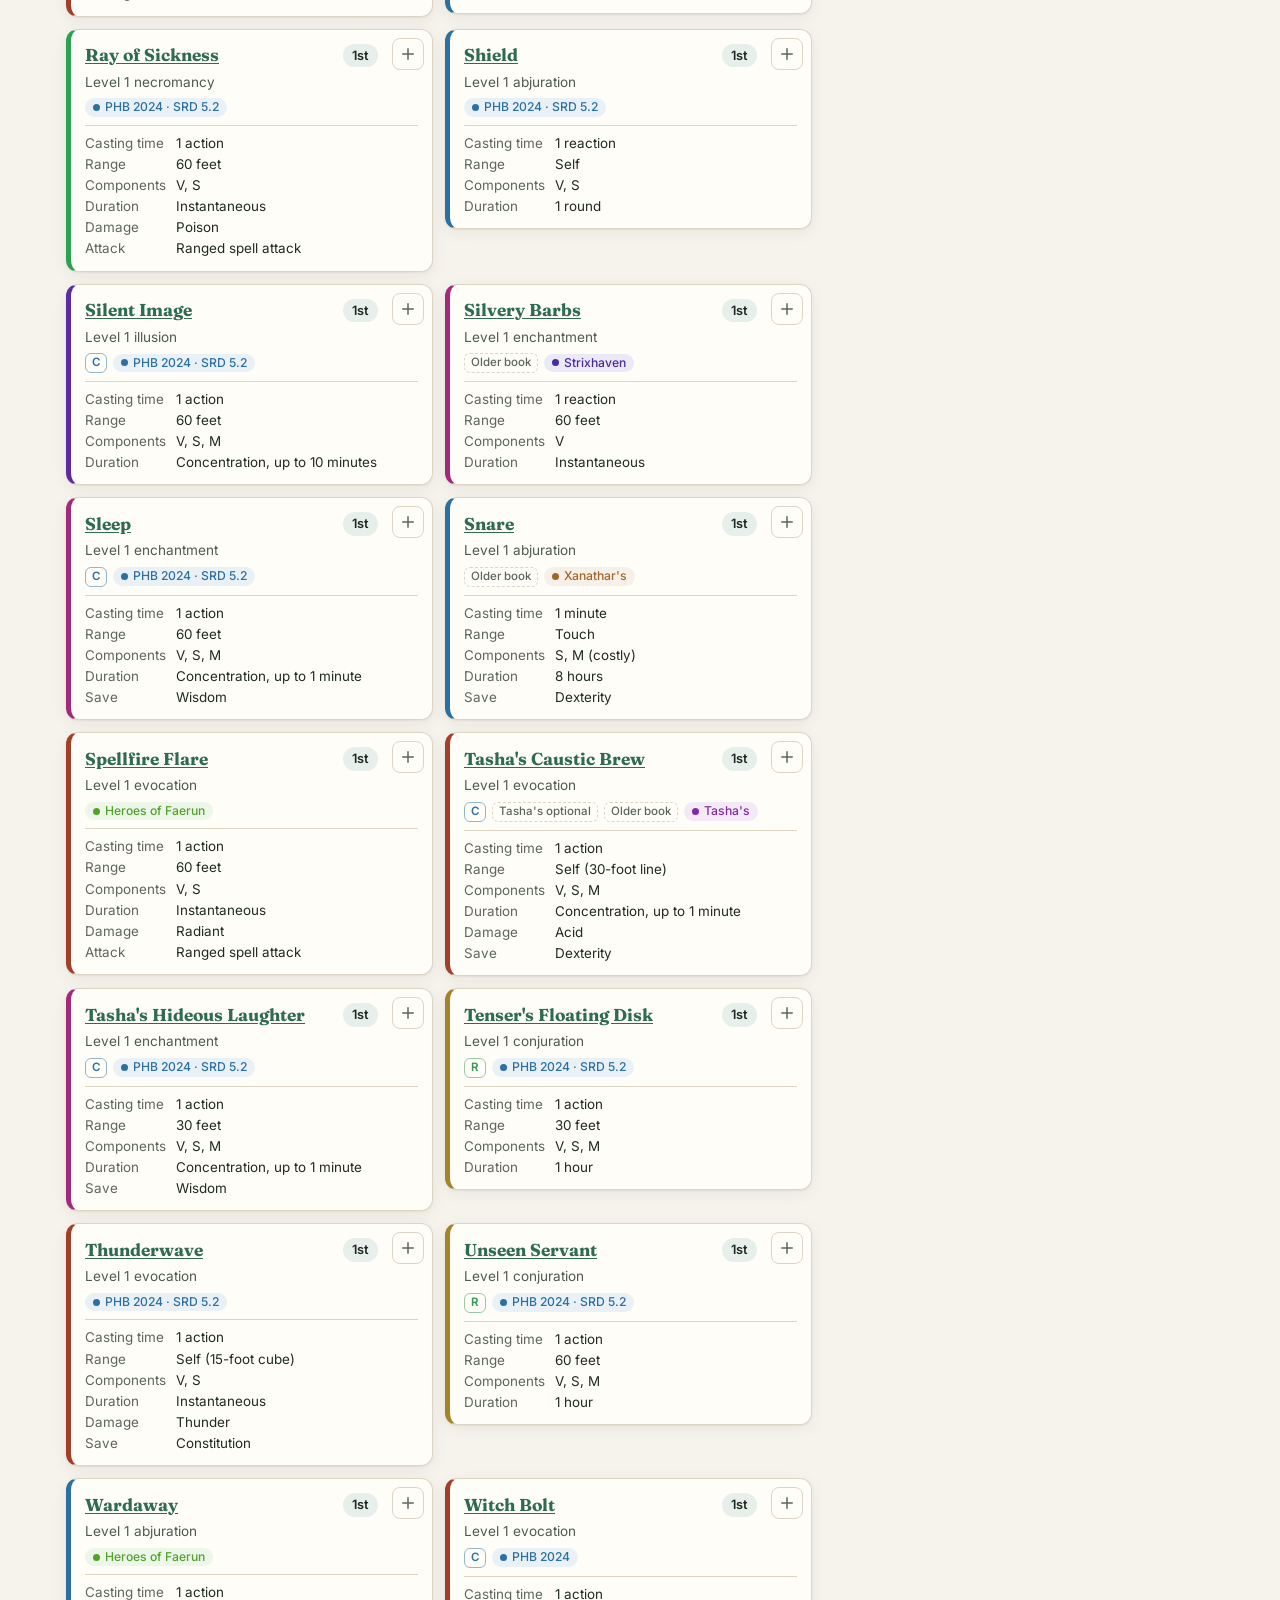
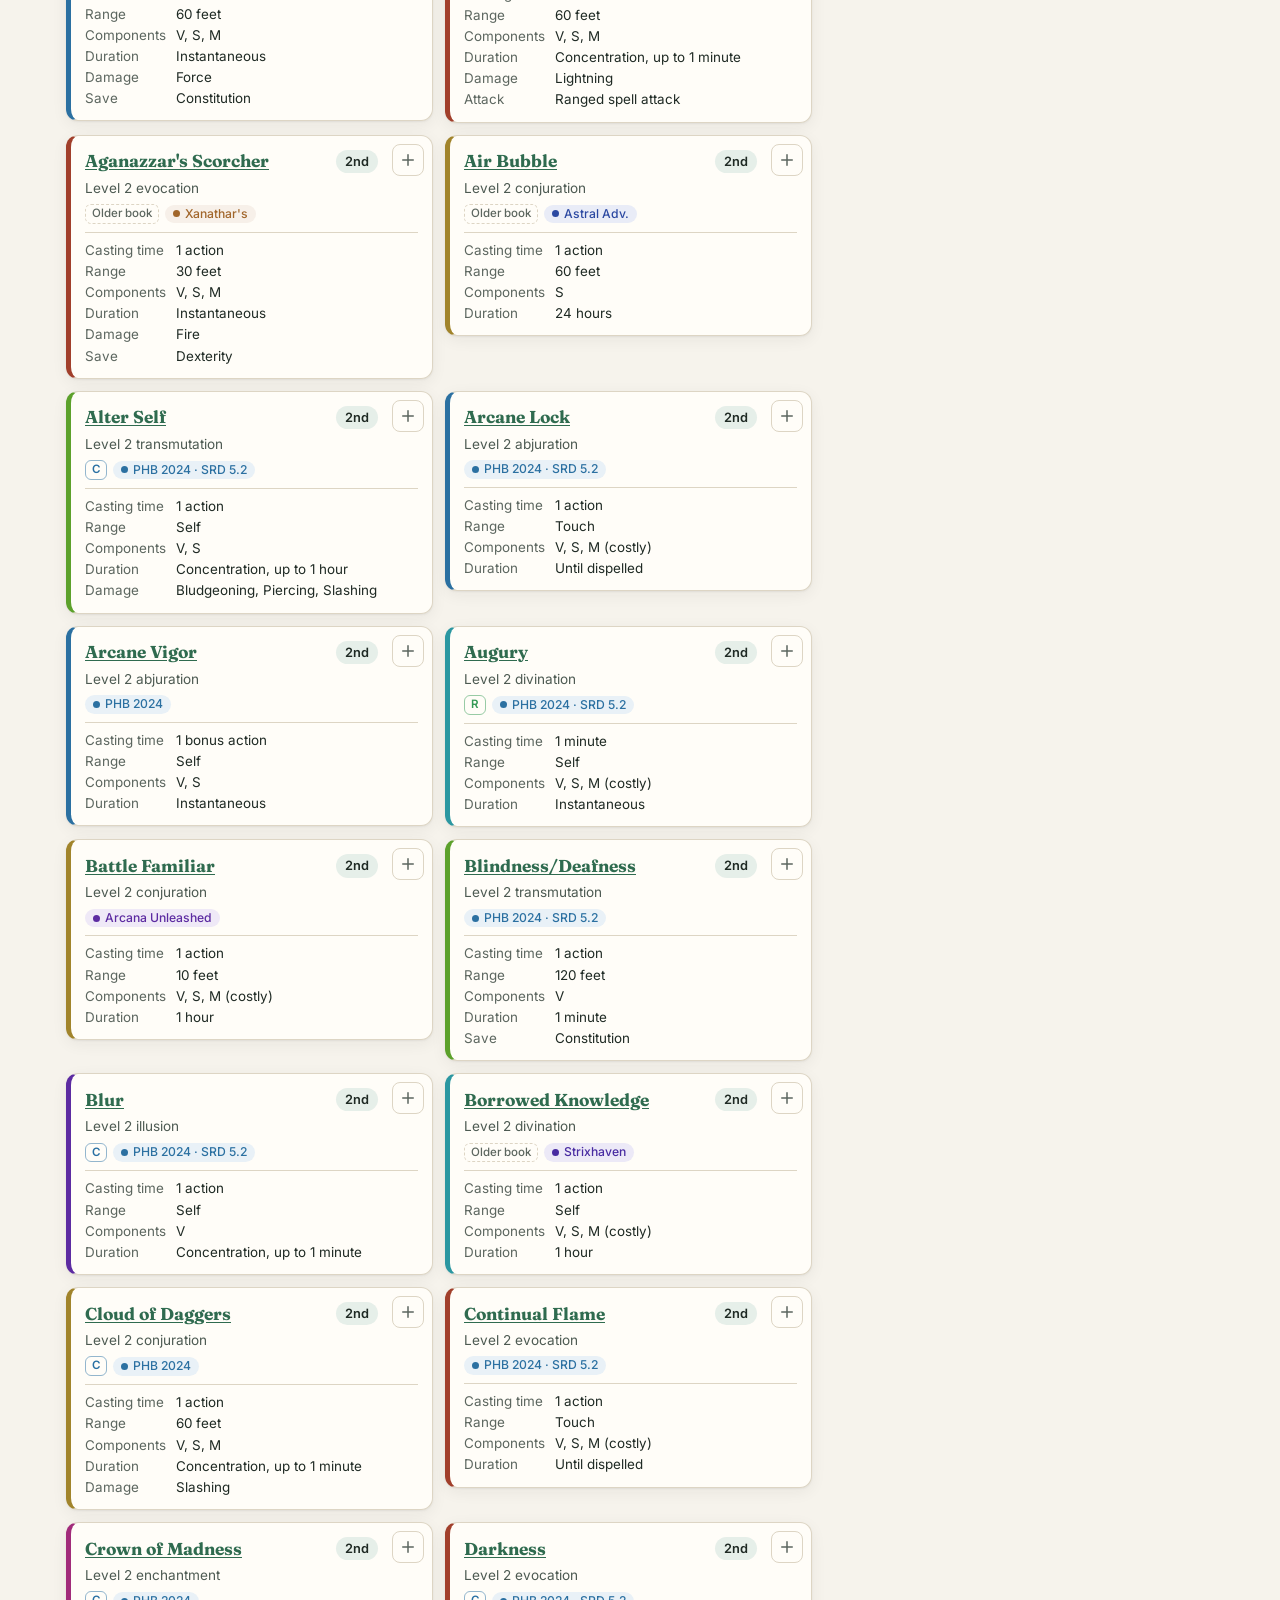
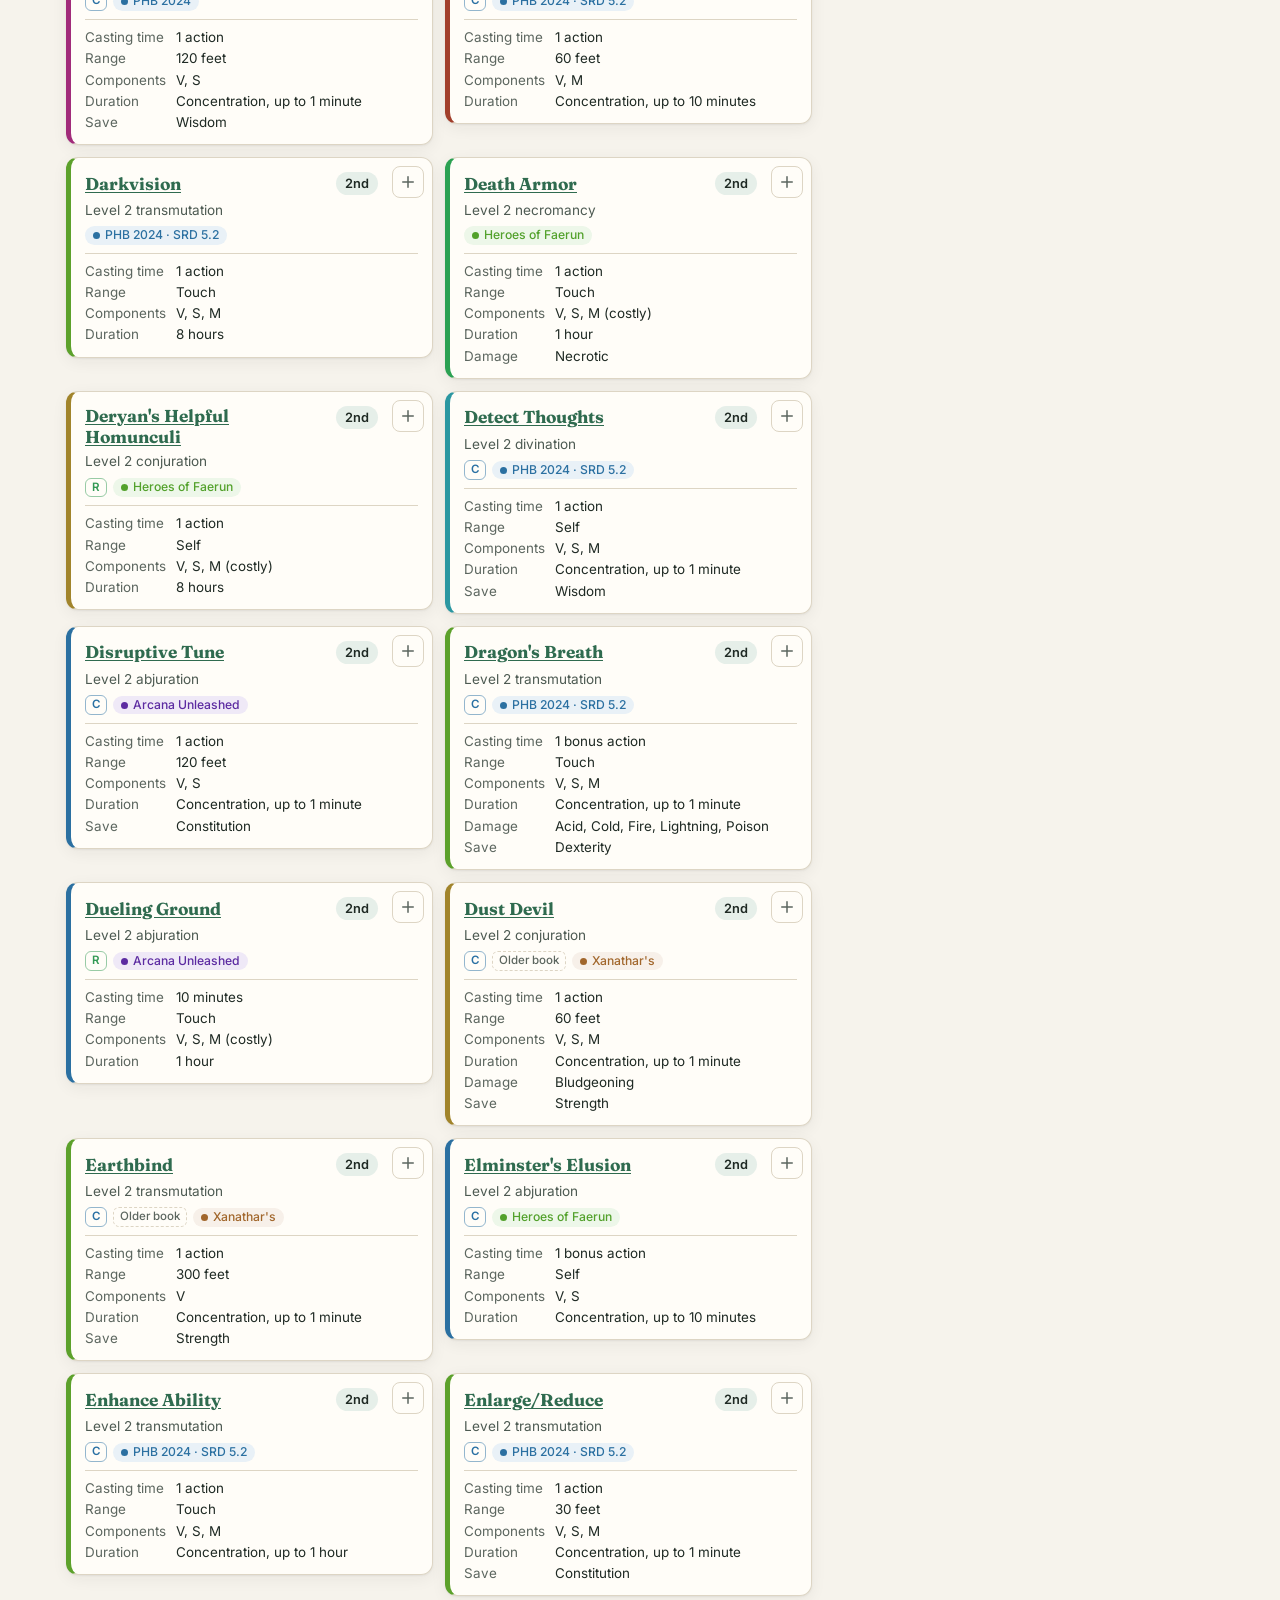
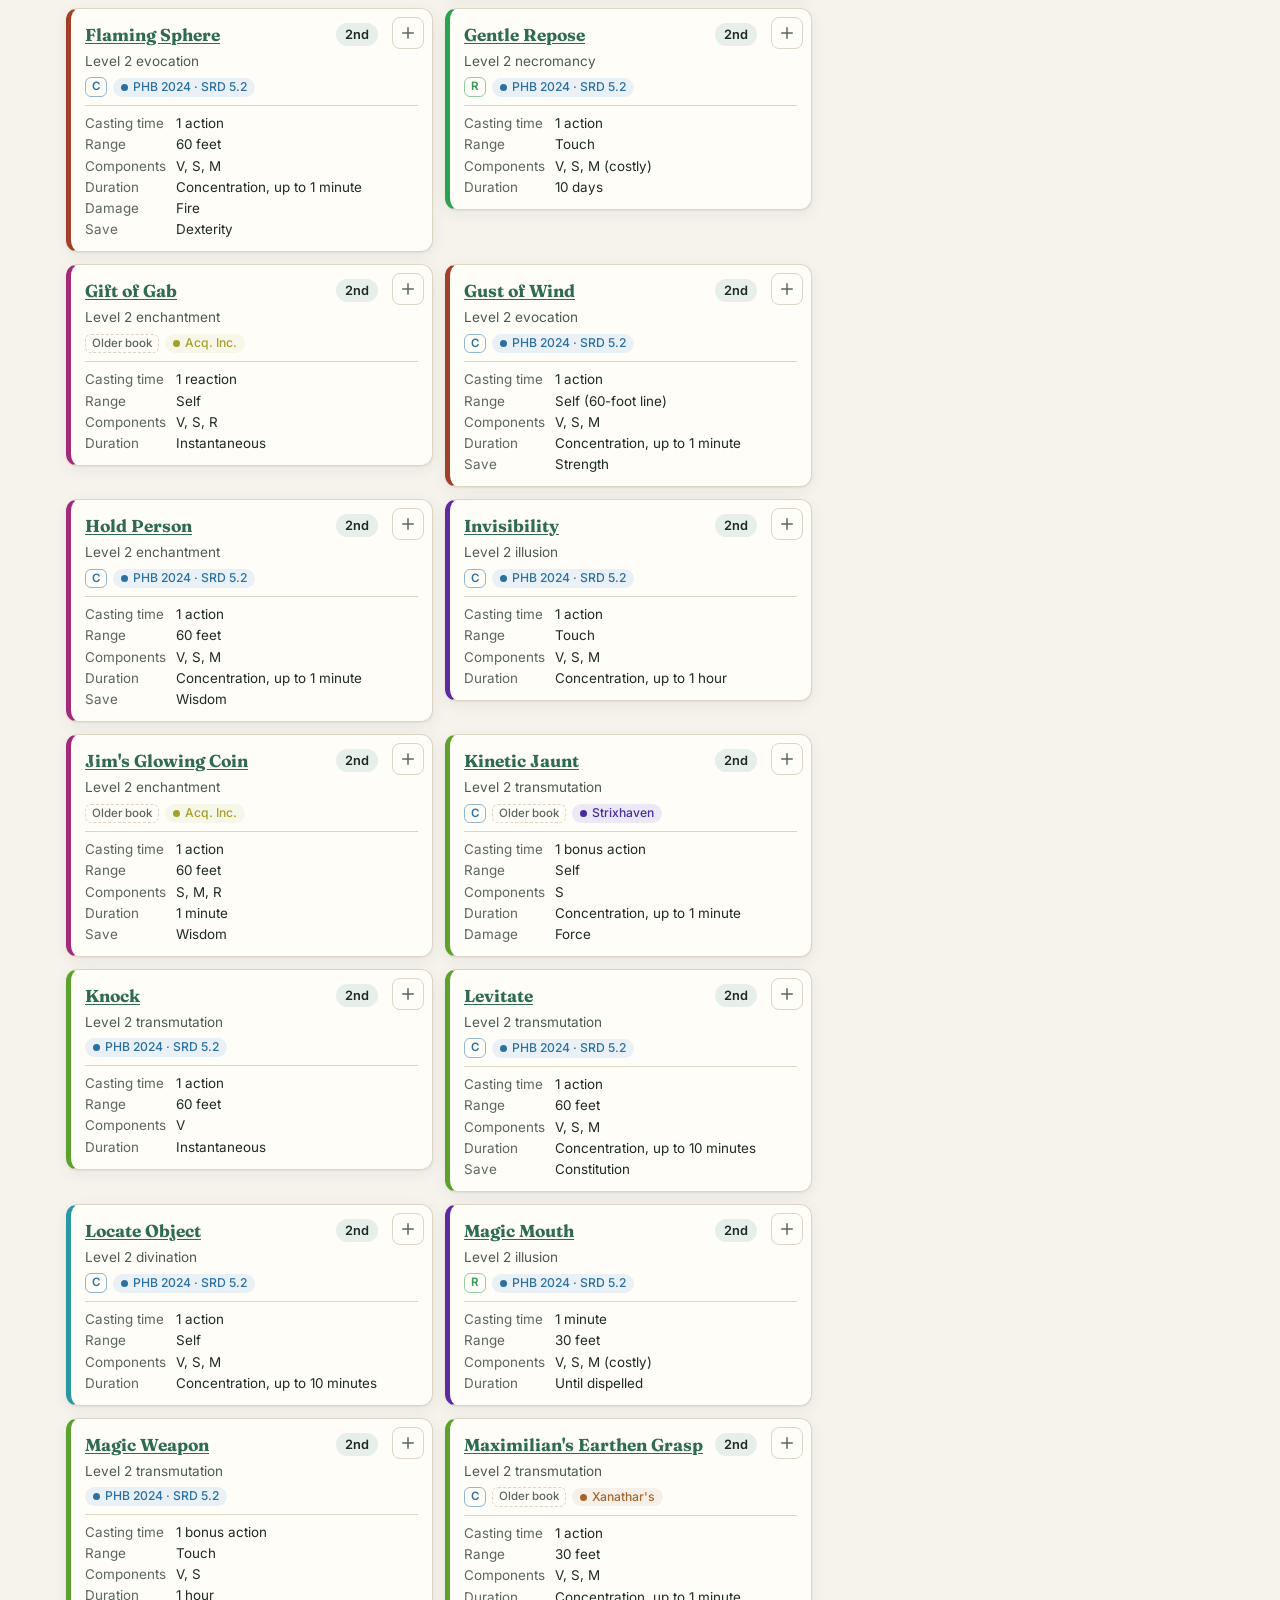
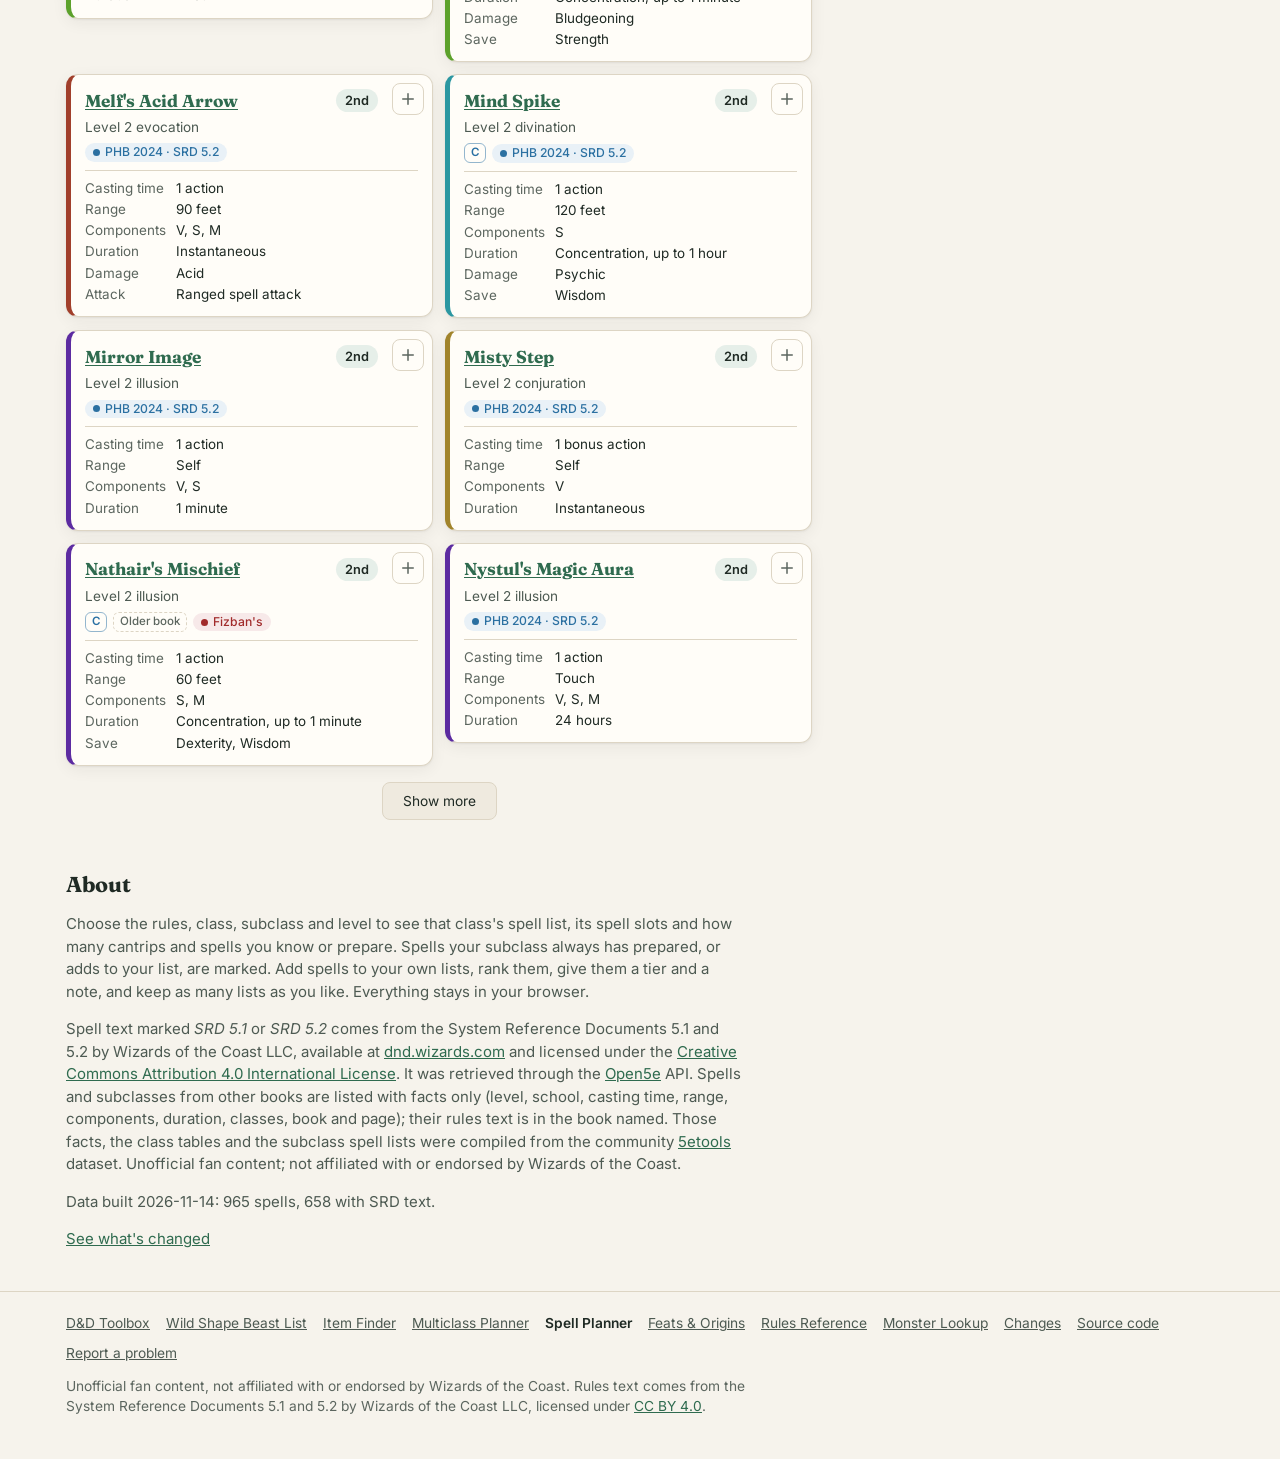
==== commit 060fc88c: "Footer v2: links to Feats & Origins, Rules Reference and Monster Lookup Co-Authored-By: Claude Opus " ====
--- a/site/index.html
+++ b/site/index.html
@@ -140,7 +140,7 @@
           </select>
         </div>
       </div>
-      <div id="list" class="list"></div>
+      <div id="list" class="list" data-reveal></div>
       <p id="empty" class="empty" hidden>No spells match. Try clearing a filter, switching to <b>All spells</b>, or another rules edition.</p>
       <p class="more-row"><button type="button" class="btn" id="moreBtn" hidden>Show more</button></p>
     </section>
@@ -153,6 +153,12 @@
           <div class="counts" id="counts"></div>
         </div>
         <div id="groups"></div>
+        <section class="mine-charts" id="mineCharts" aria-labelledby="chLvH" hidden>
+          <h3 id="chLvH">Spells by level</h3>
+          <div id="chLevels"></div>
+          <h3 id="chRtH" hidden>My ratings</h3>
+          <div id="chRates" hidden></div>
+        </section>
         <p class="small muted mine-help">Add spells with <b>+</b> on a card. Drag the handle, or use the arrow buttons, to rank spells within a level. Pick a tier and add a note to remember why. Your lists are saved in this browser; use <b>Copy share link</b> or <b>Export</b> in the &hellip; menu to keep a copy elsewhere.</p>
       </div>
     </aside>
@@ -175,6 +181,9 @@
       <li><a href="https://wernercd.github.io/dnd-items/">Item Finder</a></li>
       <li><a href="https://wernercd.github.io/dnd-multiclass-planner/">Multiclass Planner</a></li>
       <li><a href="https://wernercd.github.io/dnd-magic/" aria-current="page">Spell Planner</a></li>
+      <li><a href="https://wernercd.github.io/dnd-feats/">Feats &amp; Origins</a></li>
+      <li><a href="https://wernercd.github.io/dnd-rules/">Rules Reference</a></li>
+      <li><a href="https://wernercd.github.io/dnd-monsters/">Monster Lookup</a></li>
       <li><a href="changes.html">Changes</a></li>
       <li><a href="https://github.com/WernerCD/dnd-magic" rel="noopener">Source code</a></li>
       <li><a href="https://github.com/WernerCD/dnd-magic/issues" rel="noopener">Report a problem</a></li>
@@ -194,8 +203,10 @@
 
 <script>try{window.DM_CHAR_Q=new URLSearchParams(location.search).get('char');}catch(e){}</script>
 <script src="character.js?v=dev"></script>
+<script src="chart.js?v=dev"></script>
 <script src="app.js?v=dev"></script>
 <script src="theme.js?v=dev"></script>
 <script src="version.js?v=dev"></script>
+<script src="motion.js?v=dev" defer></script><script src="ui.js?v=dev" defer></script>
 </body>
 </html>
--- a/site/styles.css
+++ b/site/styles.css
@@ -447,10 +447,14 @@
 .star:hover { background: var(--surface-2); }
 .t-rate { color: var(--gold); border-color: var(--gold); }
 .drate { display: flex; flex-wrap: wrap; align-items: center; gap: 4px 10px; margin-bottom: 8px; }
+/* "at a glance" charts in the list panel */
+.mine-charts { margin-top: 16px; border-top: 1px solid var(--line); padding-top: 10px; }
+.mine-charts h3 { font-family: Inter, system-ui, sans-serif; font-size: .78rem; font-weight: 600; letter-spacing: .05em; text-transform: uppercase; color: var(--muted); margin: 0 0 4px; }
+.mine-charts .plot + h3 { margin-top: 14px; }
 .pfacts, .ptier { display: none; }
 .row .nm, .card .nm, .linkish { min-height: 24px; }
 @media print {
-  .build-bar, .tabs, .browse, .about, #notice, .mine-help, .handle, .row-btns, .tier, .prep, .rcls, .stars, .rnote-edit, #rulesNotes { display: none !important; }
+  .build-bar, .tabs, .browse, .about, #notice, .mine-help, .handle, .row-btns, .tier, .prep, .rcls, .stars, .rnote-edit, #rulesNotes, .mine-charts { display: none !important; }
   .layout { display: block; }
   .mine, body.show-mine .mine { display: block !important; position: static; }
   .mine-inner { max-height: none; overflow: visible; border: 0; box-shadow: none; padding: 0; }
@@ -467,7 +471,7 @@
   .grp h3 { color: #000; break-after: avoid; }
   .fixmark { width: auto; }
 }
-/* === dnd-shared v1.7 (canonical copy: WernerCD/dnd shared/dnd-shared.css) === */
+/* === dnd-shared v1.8 (canonical copy: WernerCD/dnd shared/dnd-shared.css) === */
 /* Paste this block unchanged at the END of each site's styles.css. Do not edit it per site;
    change it in the hub repo and re-copy it to every site. It relies on the shared tokens
    (--bg, --surface, --surface-2, --ink, --ink-2, --muted, --line, --accent, --gold, --radius). */
@@ -483,7 +487,7 @@
 @media (max-width: 520px) { .char-pick .char-lbl { display: none; } }
 .char-pick .char-share { font: inherit; font-size: .8rem; color: var(--ink-2); background: none; border: 1px solid var(--line); border-radius: 6px; padding: 2px 8px; min-height: 26px; margin-left: 6px; cursor: pointer; }
 .char-pick .char-share:hover, .char-pick .char-share:focus-visible { color: var(--accent); border-color: var(--accent); }
-.char-import { position: fixed; top: 12px; left: 50%; transform: translateX(-50%); z-index: 1000; width: min(520px, calc(100vw - 32px)); background: var(--surface); color: var(--ink); border: 1px solid var(--accent); border-radius: var(--radius); box-shadow: 0 6px 24px rgba(0, 0, 0, .25); padding: 12px 14px; font-size: .92rem; }
+.char-import { position: fixed; top: 12px; left: 0; right: 0; margin: 0 auto; z-index: 1000; width: min(520px, calc(100vw - 32px)); background: var(--surface); color: var(--ink); border: 1px solid var(--accent); border-radius: var(--radius); box-shadow: 0 6px 24px rgba(0, 0, 0, .25); padding: 12px 14px; font-size: .92rem; }
 .char-import p { margin: 0 0 10px; }
 .char-import .ci-acts { display: flex; flex-wrap: wrap; gap: 8px; }
 .char-import button { font: inherit; font-size: .88rem; min-height: 32px; padding: 4px 12px; border-radius: 8px; border: 1px solid var(--line); background: var(--surface-2); color: var(--ink); cursor: pointer; }
@@ -512,13 +516,64 @@
 .change-day li { margin: 6px 0; color: var(--ink-2); line-height: 1.5; }
 .change-day li b { color: var(--ink); }
 @media (max-width: 480px) { .hub-nav { gap: 10px; } .tagline { font-size: .85rem; } }
+/* motion (ui.js) and charts (chart.js), v1.8 */
+.ui-anim [data-reveal] > :not(.ui-in) { opacity: 0; }
+[data-spot] { position: relative; isolation: isolate; }
+[data-spot]::before { content: ""; position: absolute; inset: 0; border-radius: inherit; pointer-events: none; z-index: -1; opacity: 0; transition: opacity .25s ease;
+  background: radial-gradient(240px circle at var(--mx, 50%) var(--my, 50%), color-mix(in srgb, var(--accent) 16%, transparent), transparent 70%); }
+[data-spot]:hover::before { opacity: 1; }
+.plot { --p1: #25875a; --p2: #6a5acd; --p3: #b07d10; --p-fill: 22%; }
+@media (prefers-color-scheme: dark) { :root:not([data-theme="light"]) .plot { --p1: #3fa673; --p2: #9483e6; --p3: #b08822; --p-fill: 30%; } }
+:root[data-theme="dark"] .plot { --p1: #3fa673; --p2: #9483e6; --p3: #b08822; --p-fill: 30%; }
+.plot-fig { margin: 0; }
+.plot-box { position: relative; width: 100%; }
+.plot-box svg { display: block; width: 100%; height: auto; overflow: visible; touch-action: pan-y; }
+.plot-box svg:focus-visible { outline: 2px solid var(--accent); outline-offset: 4px; border-radius: 6px; }
+.plot-grid line { stroke: var(--line); stroke-width: 1; }
+.plot-grid line.plot-base { stroke: var(--muted); }
+.plot-tick { fill: var(--muted); font-size: 11px; font-variant-numeric: tabular-nums; }
+.plot-axis { fill: var(--ink-2); font-size: 12px; }
+.plot-line { fill: none; stroke-width: 2; stroke-linejoin: round; stroke-linecap: round; }
+.plot-line.s1, .plot-dot.s1, .plot-bar.s1, .sw.s1 { stroke: var(--p1); color: var(--p1); }
+.plot-line.s2, .plot-dot.s2, .sw.s2 { stroke: var(--p2); color: var(--p2); }
+.plot-line.s2 { stroke-dasharray: 6 4; }
+.plot-line.s3, .plot-dot.s3, .sw.s3 { stroke: var(--p3); color: var(--p3); }
+.plot-line.s3 { stroke-dasharray: 2 4; }
+.plot-bar.s1 { fill: var(--p1); stroke: none; }
+.plot-stop1 { stop-color: var(--p1); stop-opacity: var(--p-fill); }
+.plot-stop2 { stop-color: var(--p1); stop-opacity: 0; }
+.plot-dl { fill: var(--ink-2); font-size: 11px; font-weight: 600; }
+.plot-cross { stroke: var(--muted); stroke-width: 1; stroke-dasharray: 3 3; }
+.plot-dot { fill: currentColor; stroke: var(--surface) !important; stroke-width: 2; }
+.plot-tip { position: absolute; z-index: 2; pointer-events: none; min-width: 120px; max-width: 240px; background: var(--surface); color: var(--ink); border: 1px solid var(--line); border-radius: 8px; box-shadow: 0 4px 16px rgba(0, 0, 0, .14); padding: 6px 10px; font-size: .8rem; display: flex; flex-direction: column; gap: 2px; }
+.plot-tip span, .plot-legend span { display: inline-flex; align-items: center; gap: 6px; color: var(--ink-2); }
+.sw { display: inline-block; width: 14px; height: 0; border-top: 2px solid currentColor; }
+.sw.s2 { border-top-style: dashed; } .sw.s3 { border-top-style: dotted; }
+.plot-legend { display: flex; flex-wrap: wrap; gap: 4px 16px; margin: 0 0 6px; font-size: .82rem; }
+.plot-sr { position: absolute; width: 1px; height: 1px; overflow: hidden; clip: rect(0 0 0 0); white-space: nowrap; }
+.plot-table { margin-top: 6px; font-size: .82rem; color: var(--ink-2); }
+.plot-table summary { cursor: pointer; color: var(--accent); min-height: 24px; display: inline-flex; align-items: center; }
+.plot-tw { overflow-x: auto; max-height: 320px; overflow-y: auto; }
+.plot-table table { border-collapse: collapse; margin-top: 6px; font-variant-numeric: tabular-nums; }
+.plot-table caption { text-align: left; color: var(--muted); padding-bottom: 4px; }
+.plot-table th, .plot-table td { border-bottom: 1px solid var(--line); padding: 3px 10px 3px 0; text-align: right; }
+.plot-table th[scope="row"], .plot-table thead th:first-child { text-align: left; }
+.ui-anim .plot-new .plot-line, .ui-anim .plot-new .plot-area { animation: plot-wipe .9s cubic-bezier(.22, 1, .36, 1) both; }
+.ui-anim .plot-new .plot-dl { animation: plot-fade .4s .7s ease both; }
+.ui-anim .plot-new .plot-bar { transform-box: fill-box; transform-origin: 50% 100%; animation: plot-grow .55s cubic-bezier(.22, 1, .36, 1) both; }
+@keyframes plot-wipe { from { clip-path: inset(0 100% 0 0); } to { clip-path: inset(0 0 0 0); } }
+@keyframes plot-fade { from { opacity: 0; } }
+@keyframes plot-grow { from { transform: scaleY(0); } }
+@media (prefers-reduced-motion: reduce) { [data-spot]::before { transition: none; } }
 /* print: paper-friendly, no chrome. Sites add their own rules to hide tool controls. */
 @media print {
   :root, :root:not([data-theme="light"]), :root[data-theme="dark"] { --bg: #fff; --surface: #fff; --surface-2: #f3f3f3; --ink: #000; --ink-2: #222; --muted: #555; --line: #bbb; --shadow: none; --accent: #2f6b4f; --accent-ink: #ffffff; --gold: #a8841c; --warn: #9a4b1c; --warn-bg: #f7e6d8; --chip: #e6efe9; color-scheme: light; }
   body { background: #fff; }
-  .hub-bar, .char-pick, .char-import, #themeBtn, .site-footer .foot-links, button, dialog::backdrop { display: none !important; }
+  .hub-bar, .char-pick, .char-import, .plot-tip, .plot-table summary, #themeBtn, .site-footer .foot-links, button, dialog::backdrop { display: none !important; }
   .site-header { border-bottom: 1px solid #000; }
   a { color: inherit; text-decoration: none; }
   .card, .change-day li, .statblock { break-inside: avoid; }
-}
-/* === end dnd-shared v1.7 === */
+  .ui-anim [data-reveal] > * { opacity: 1 !important; }
+  .plot-fig { break-inside: avoid; }
+}
+/* === end dnd-shared v1.8 === */
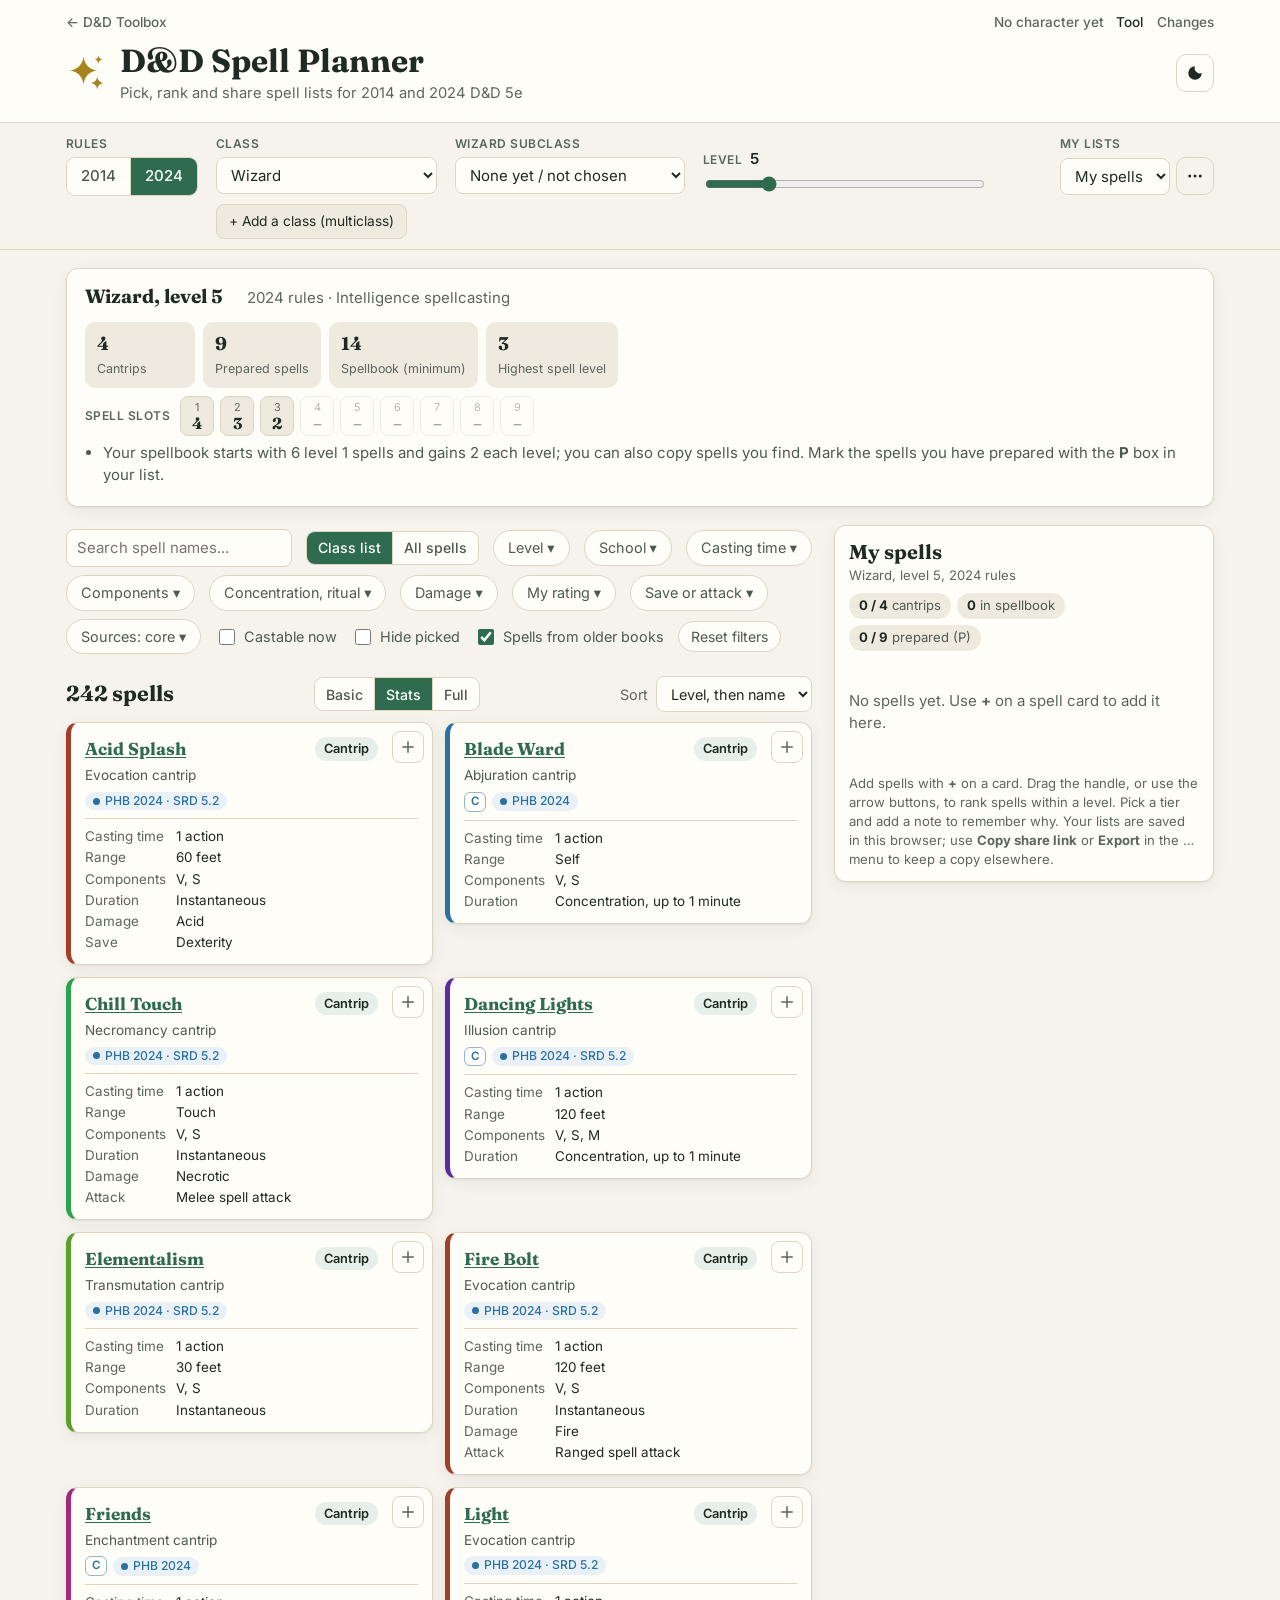
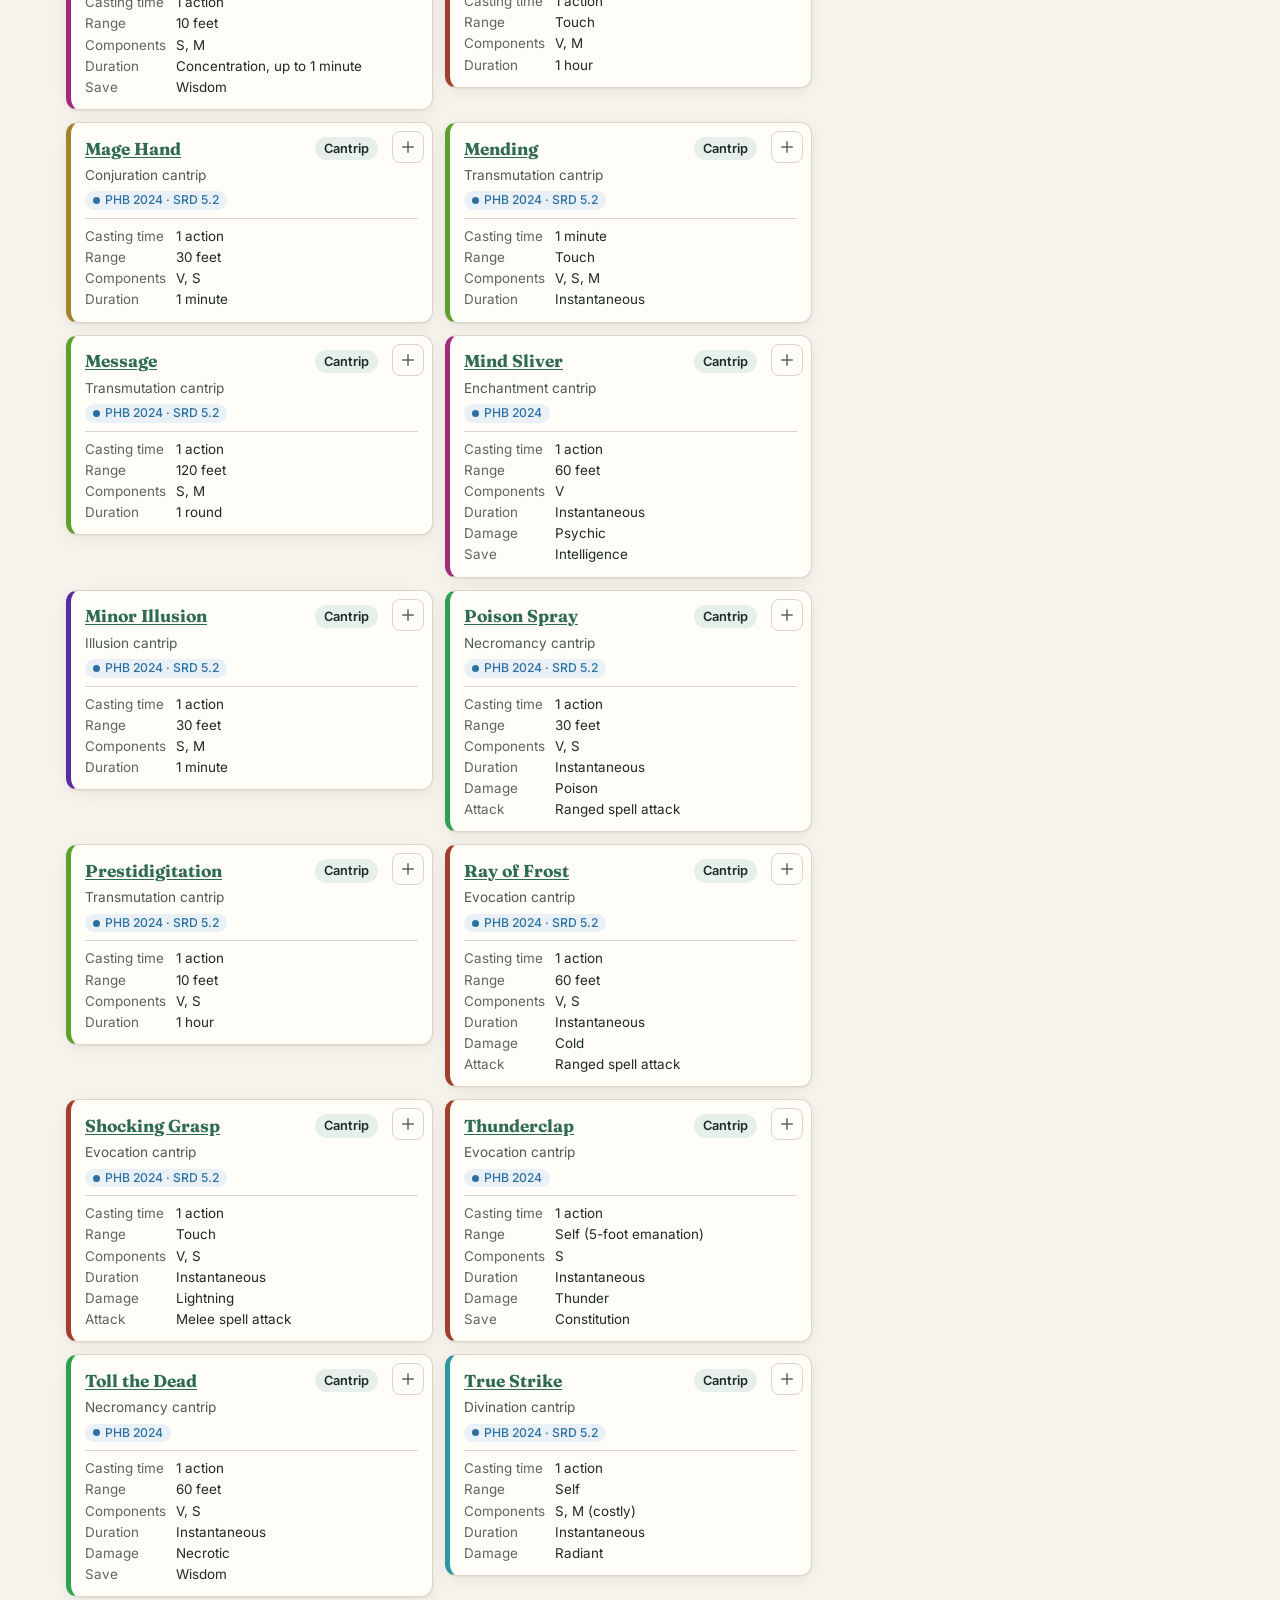
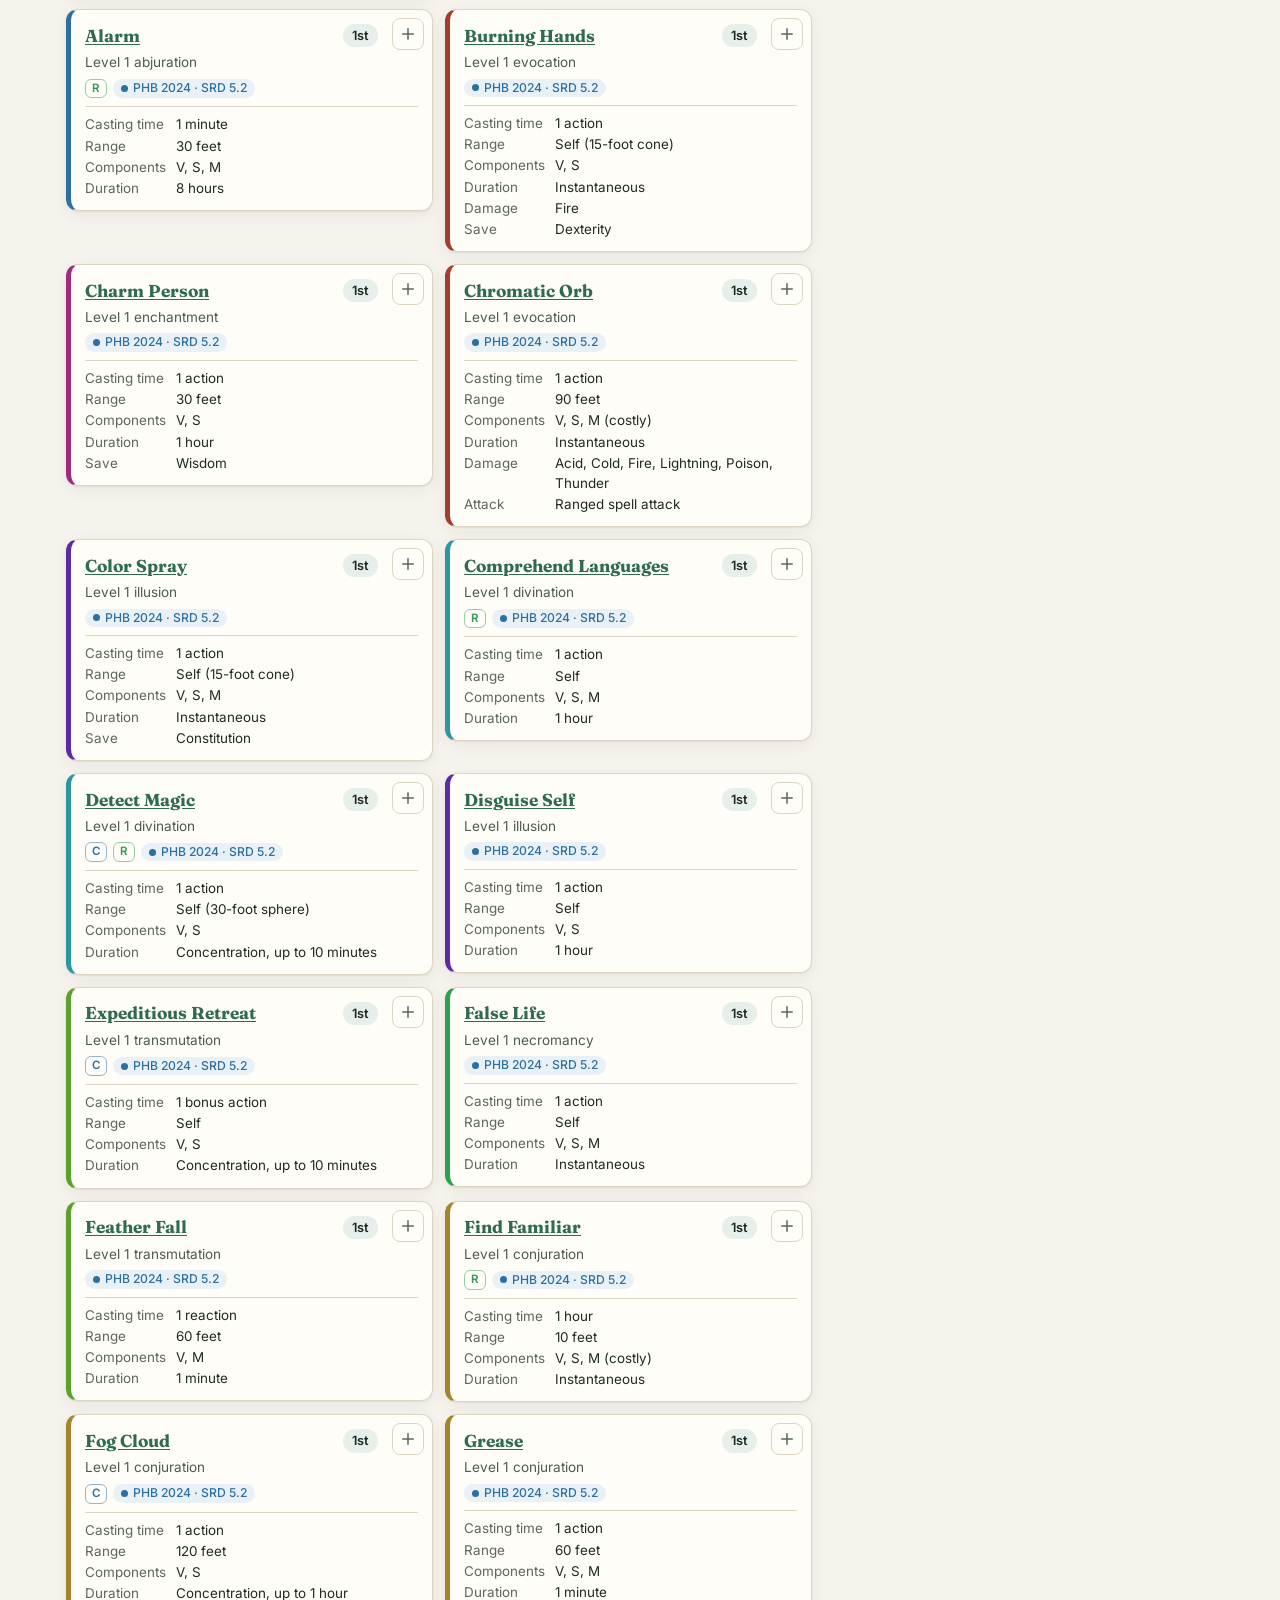
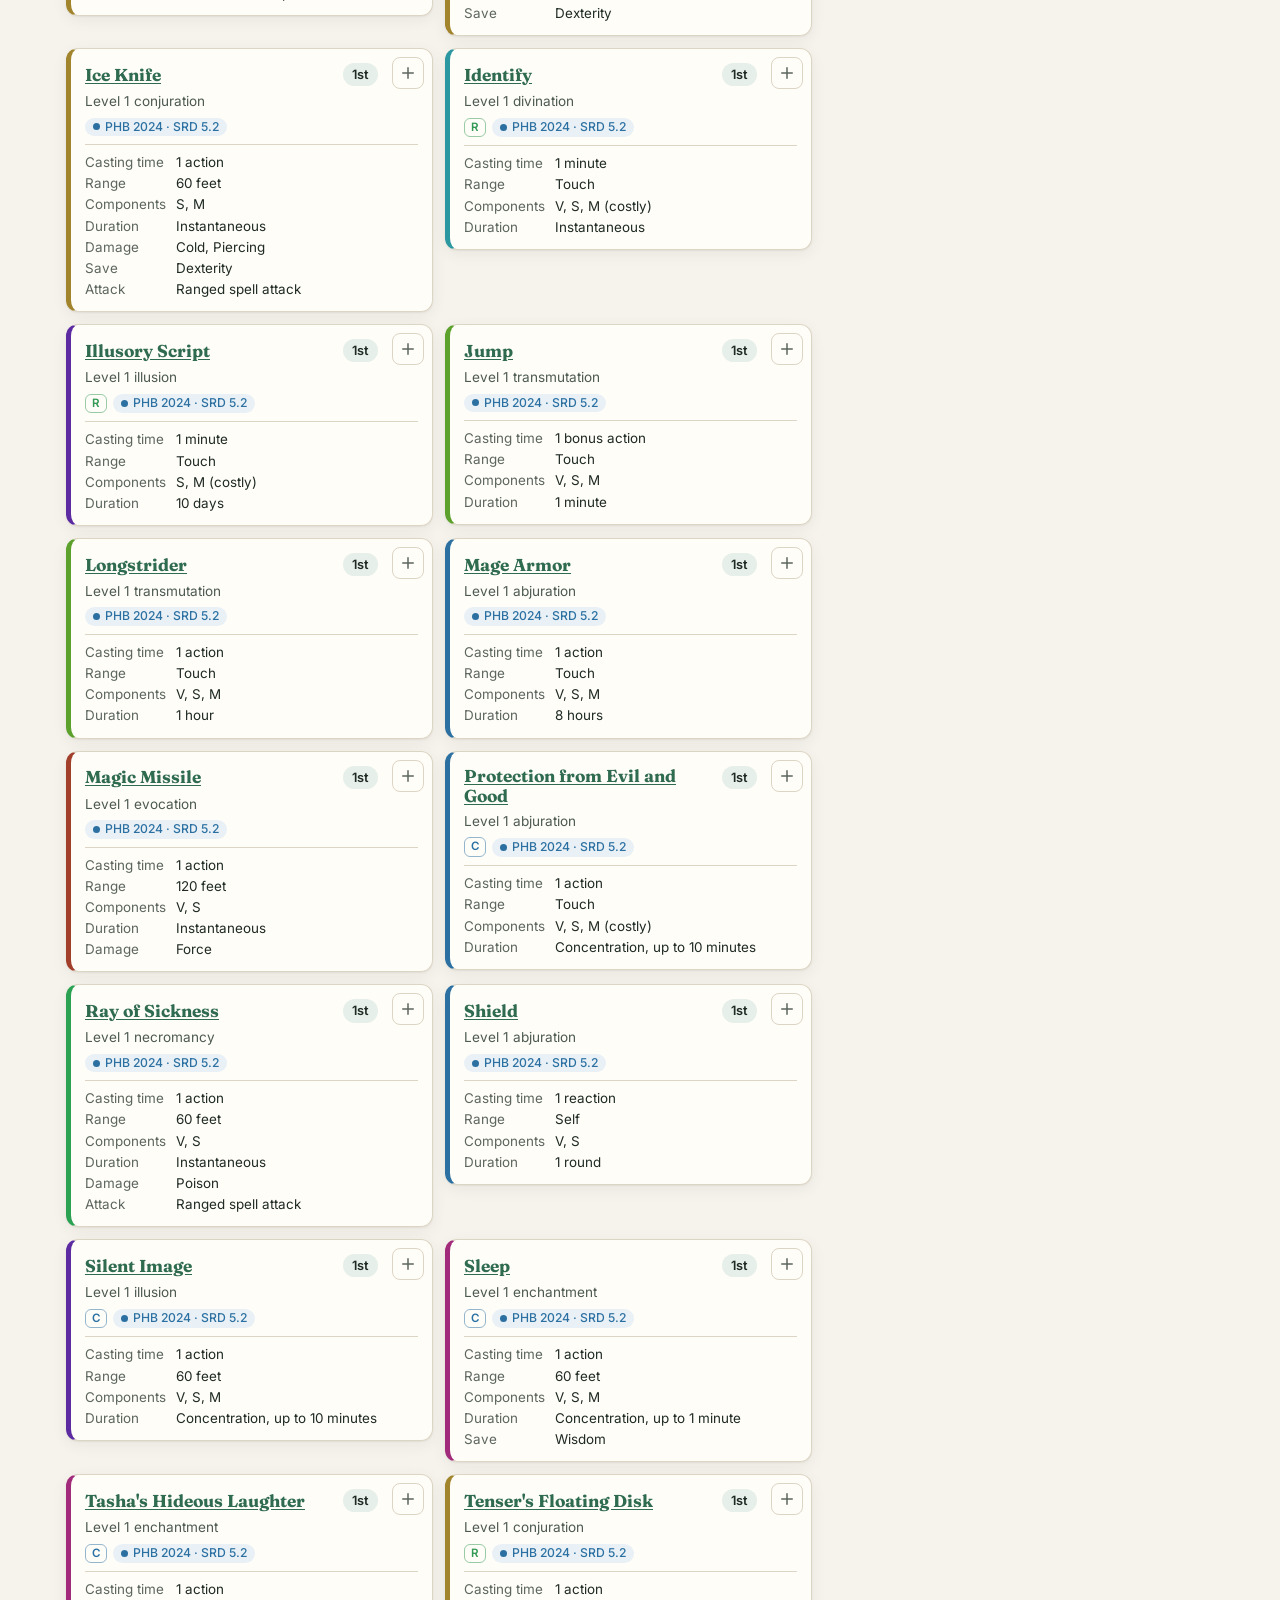
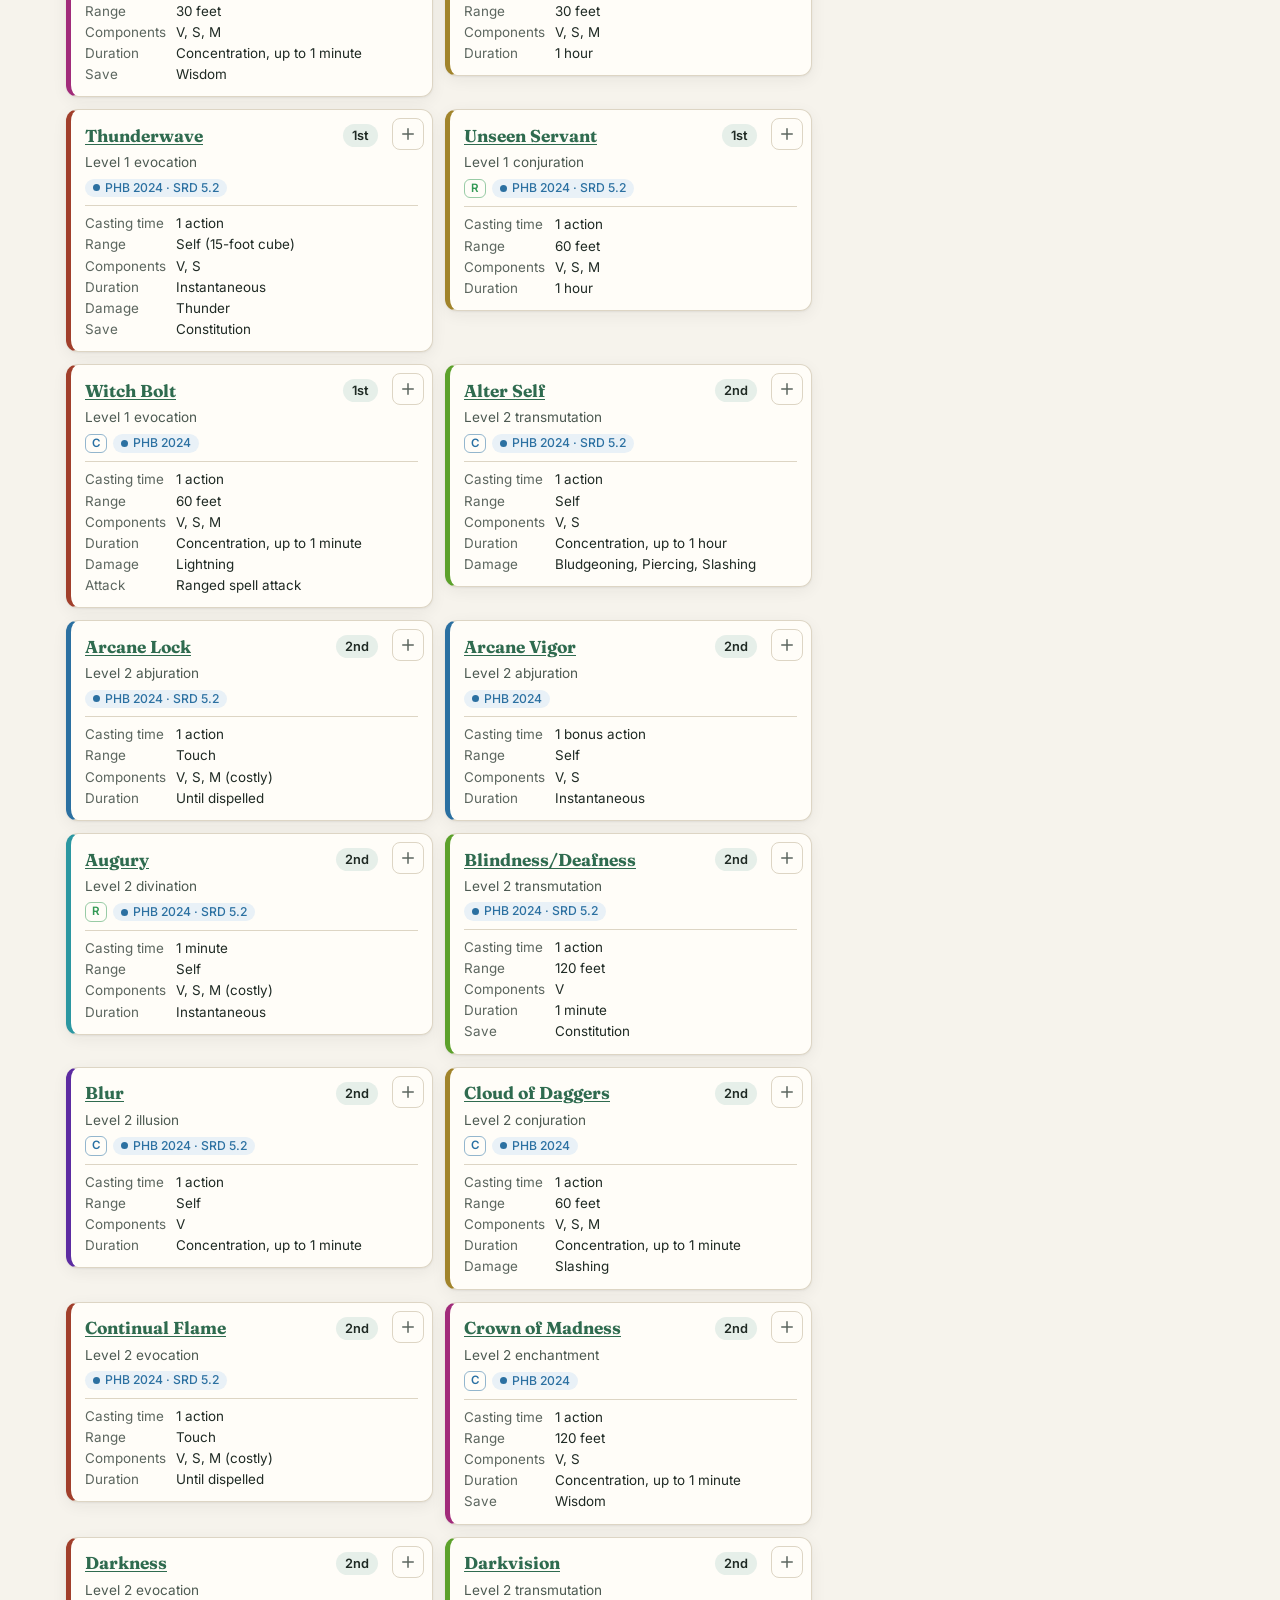
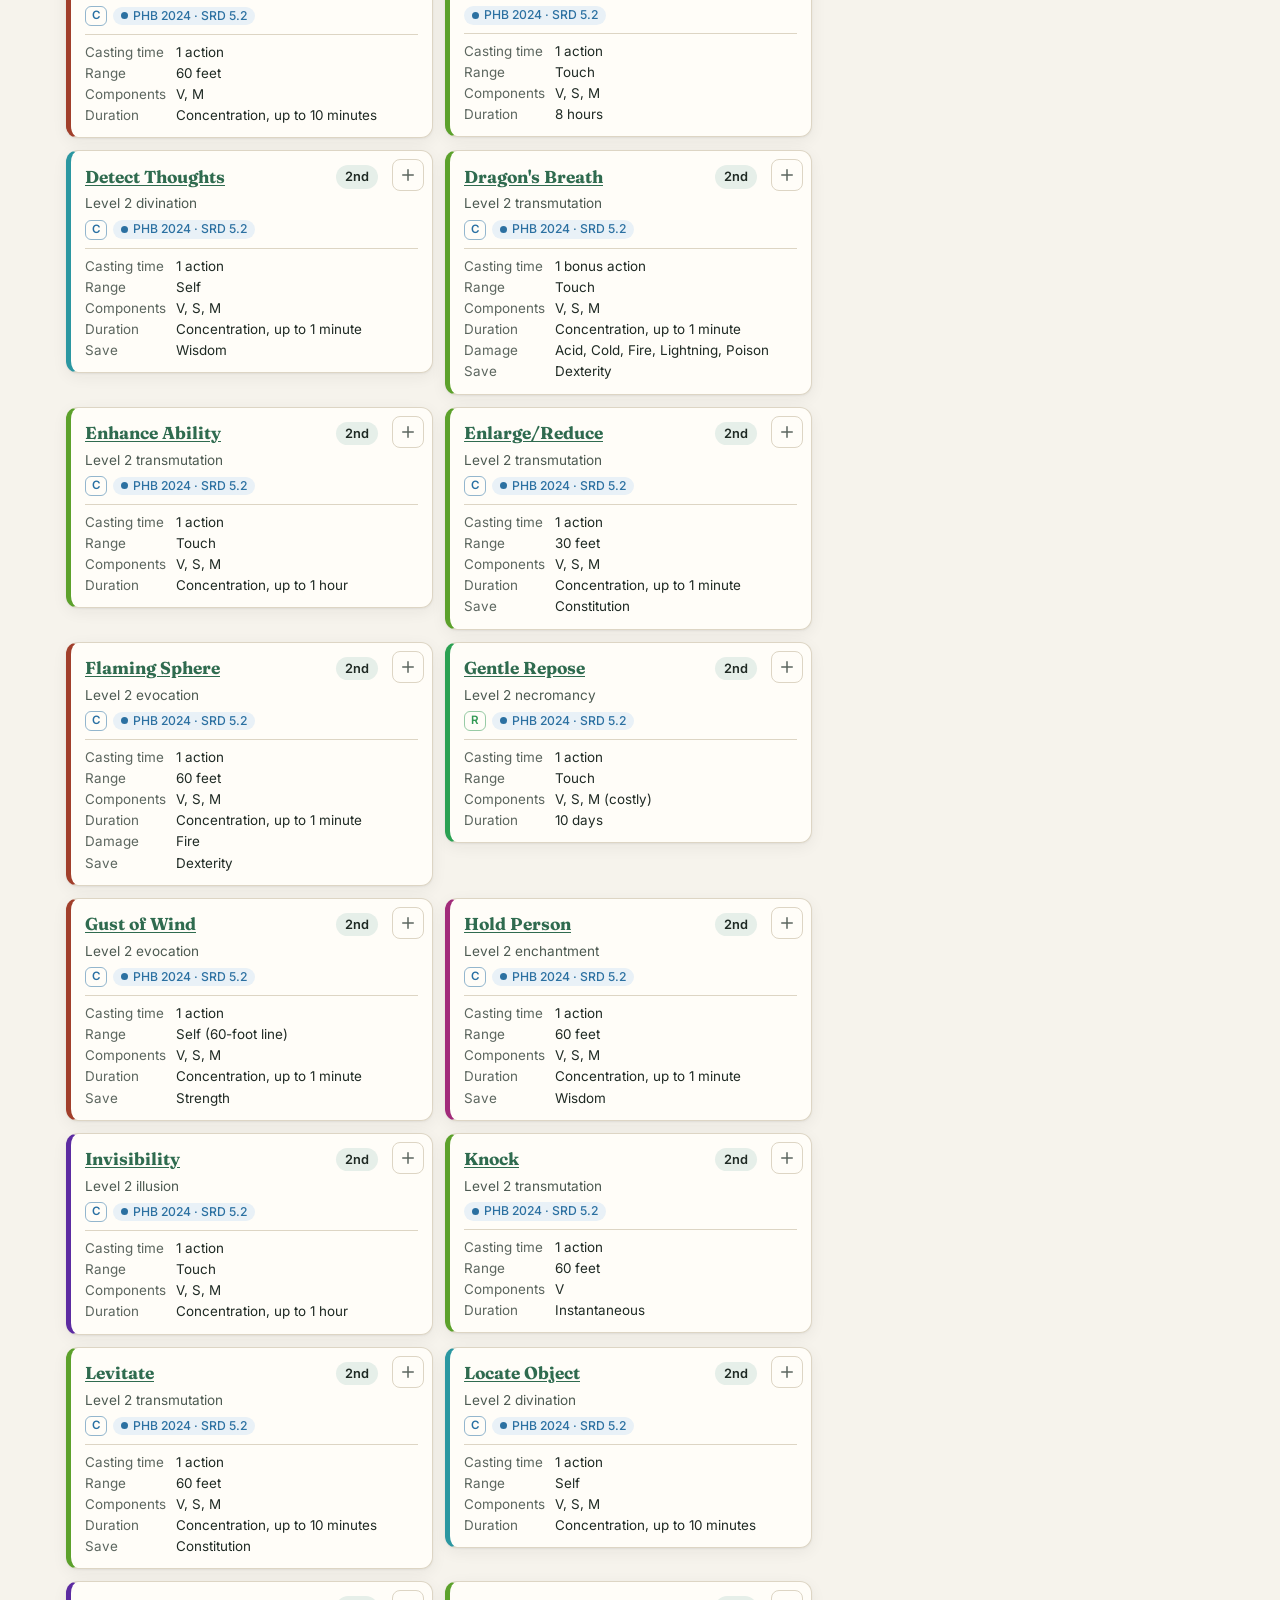
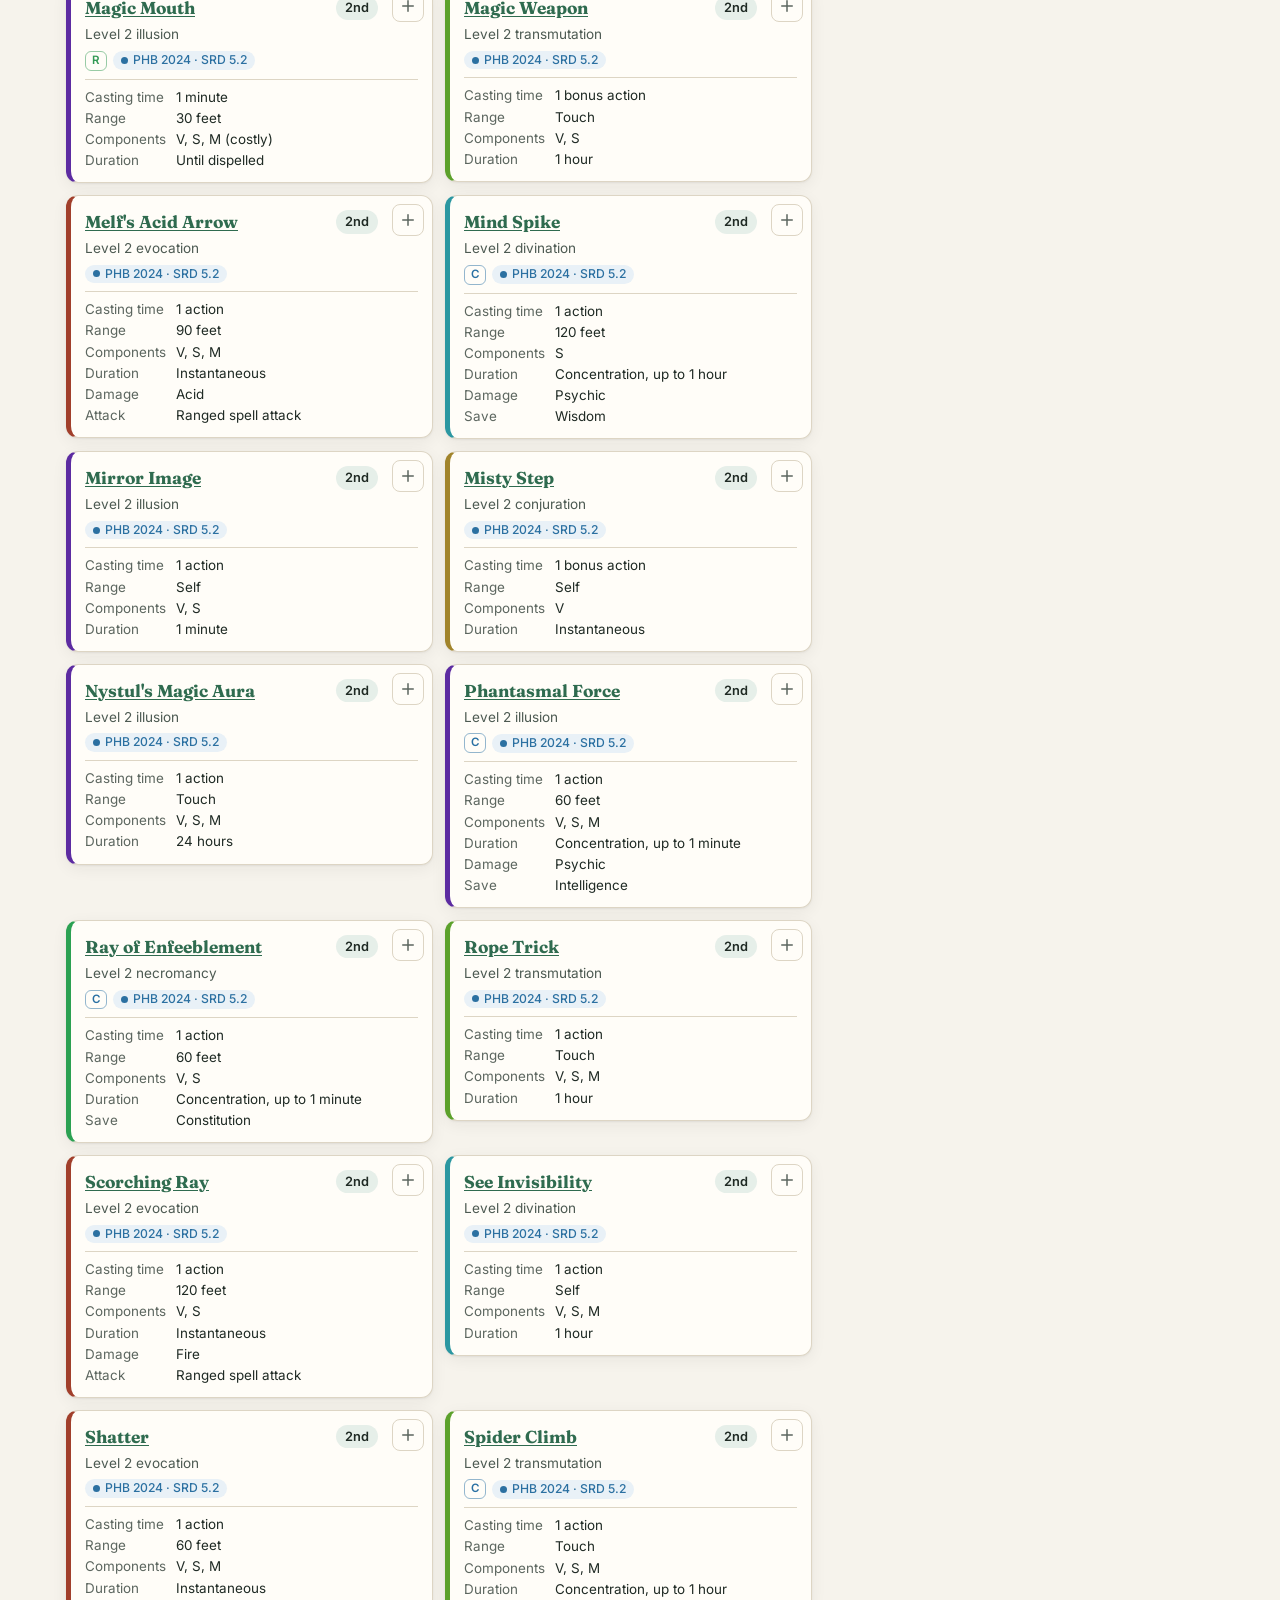
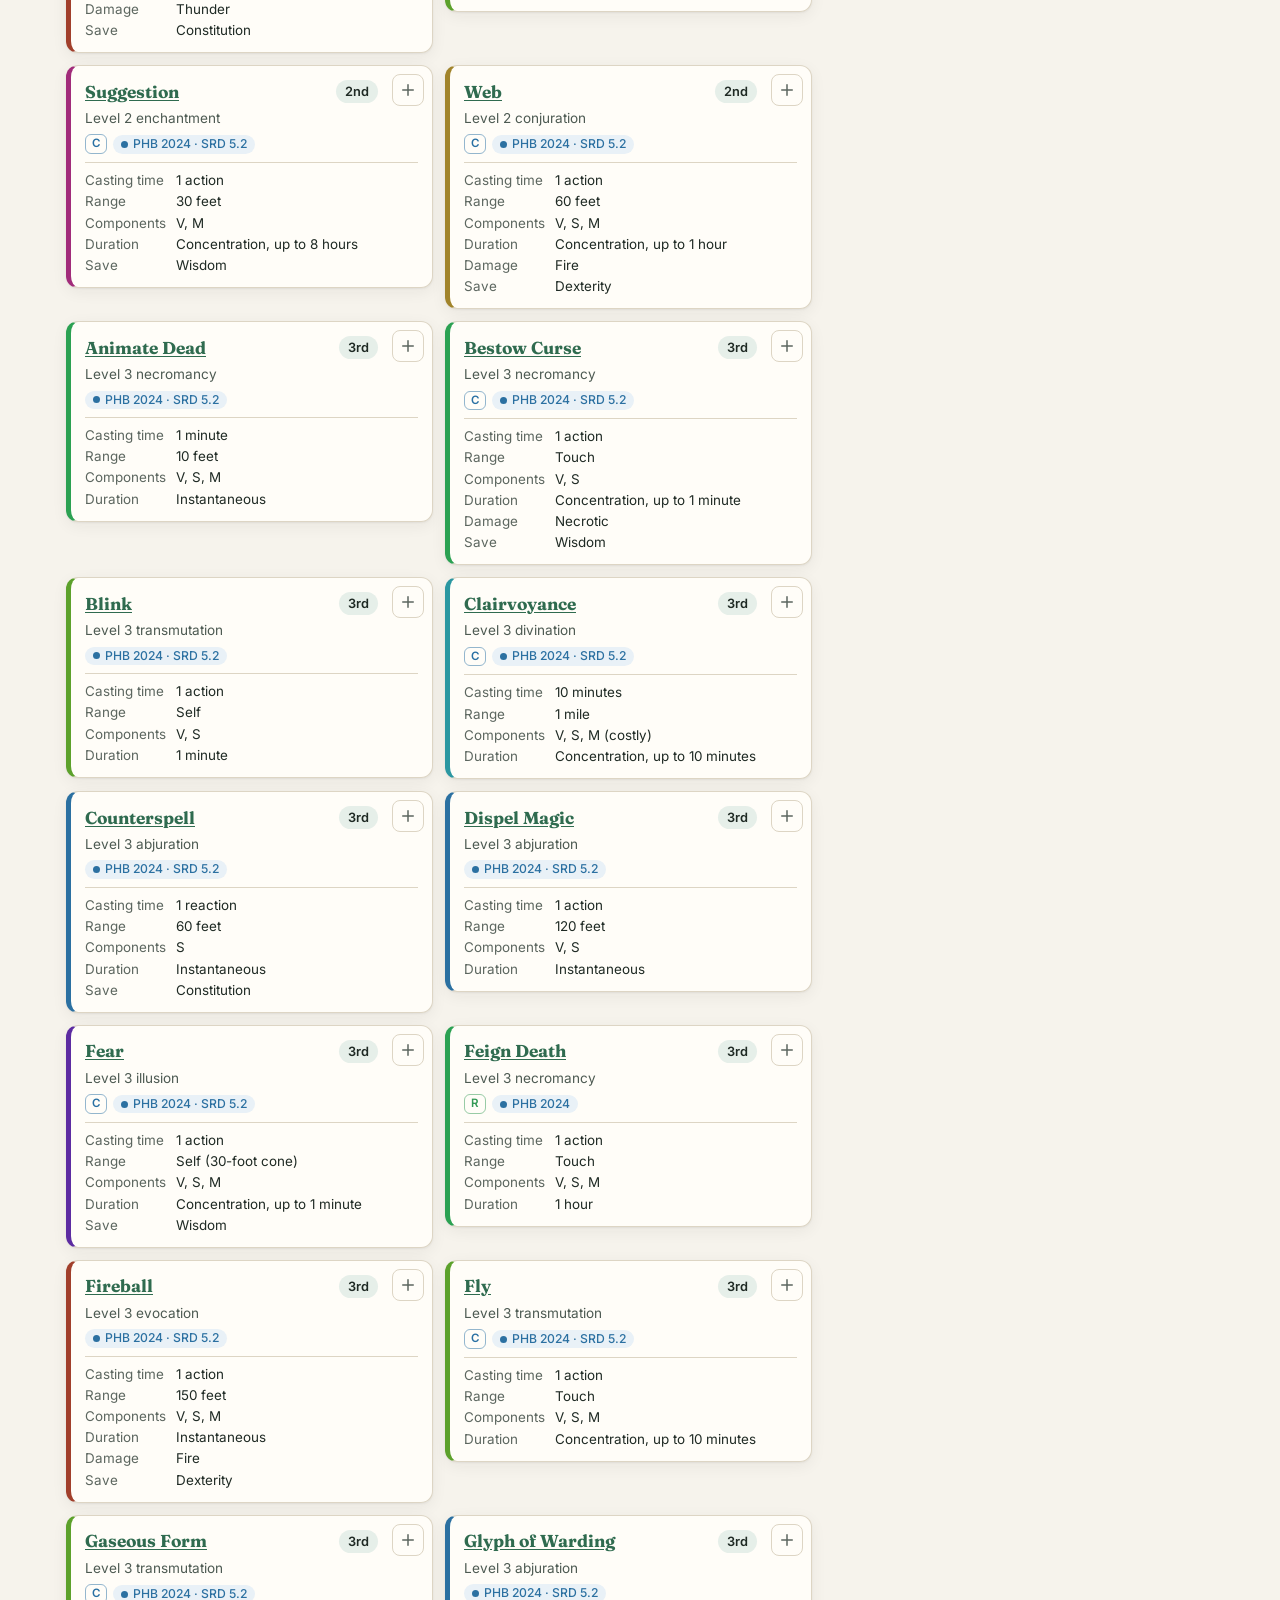
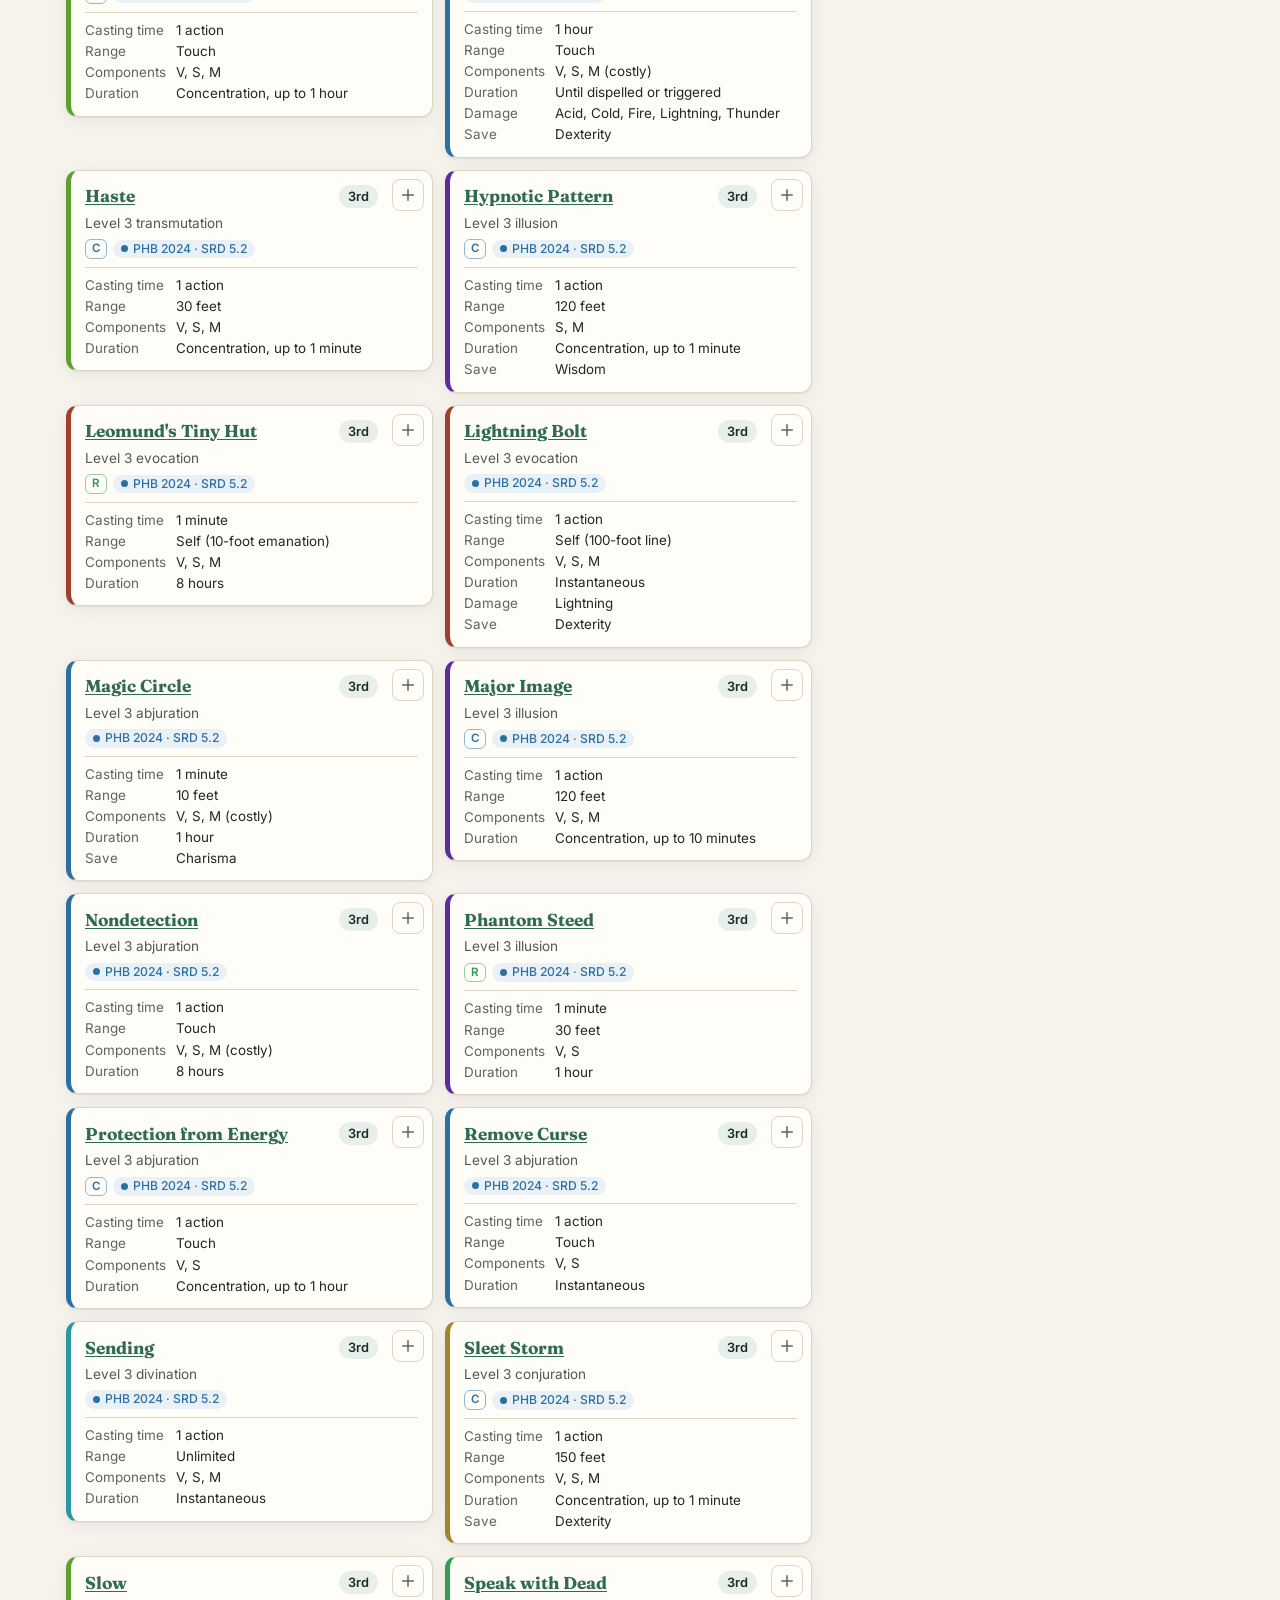
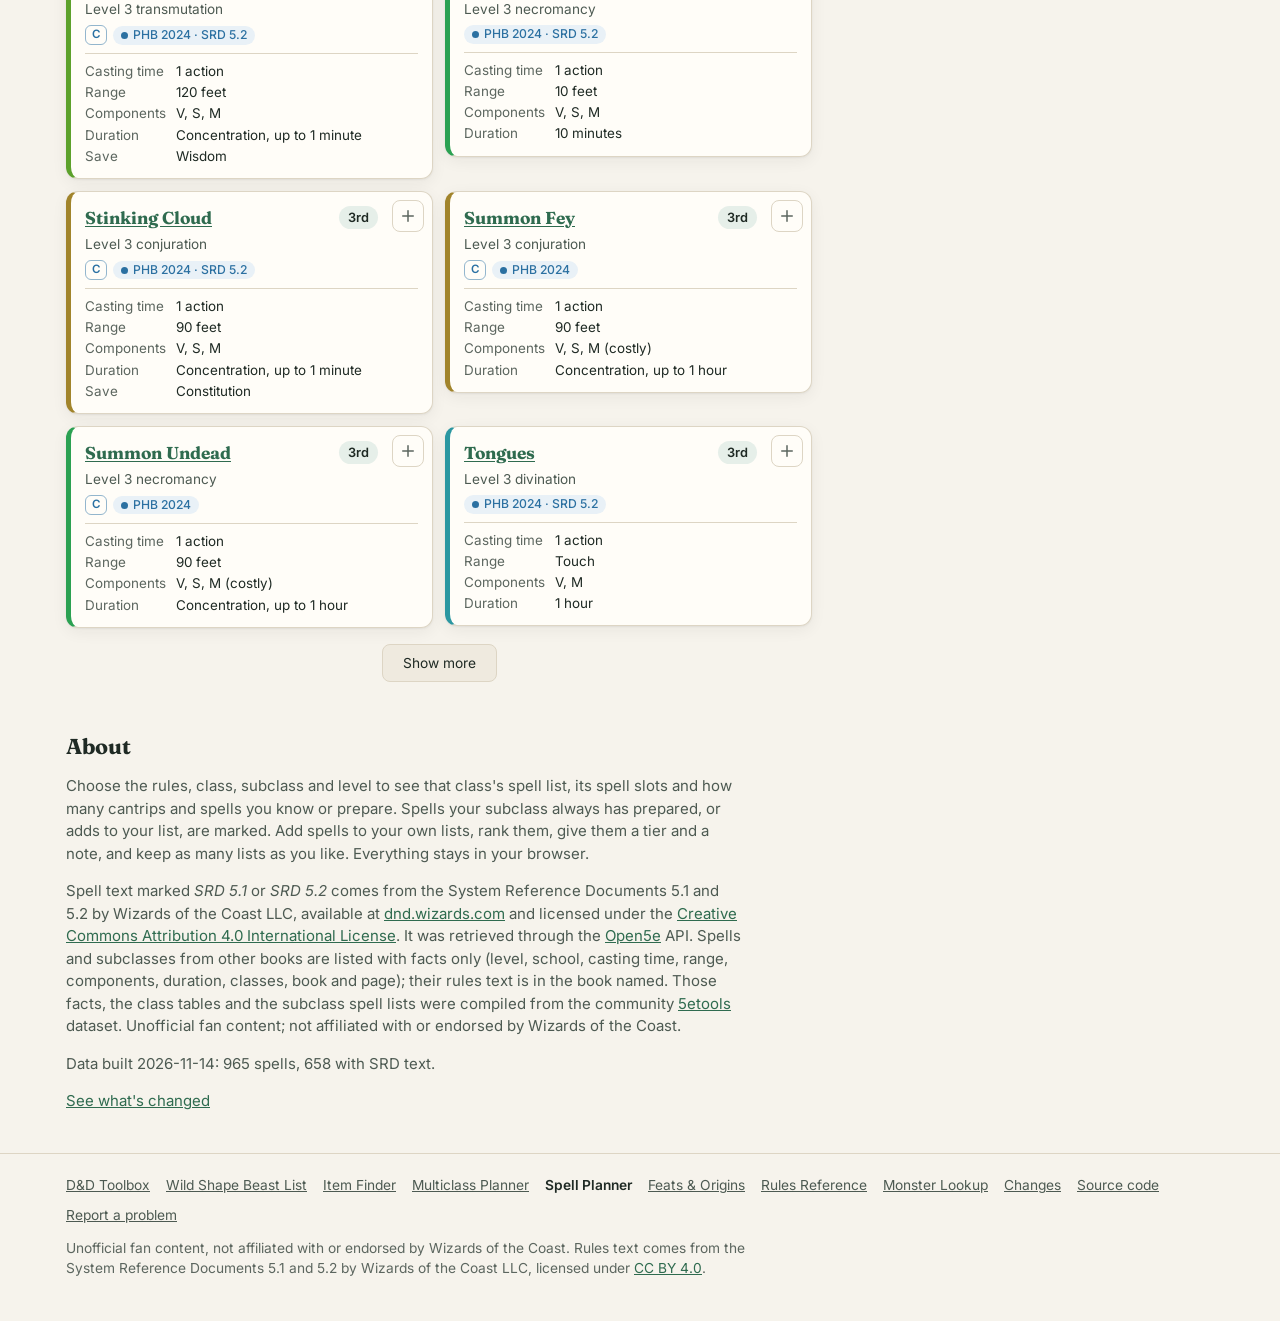
==== commit a58f070c: "Core books first in Sources (sources.js), lists from imported characters, character.js v1.6 - Source" ====
--- a/site/index.html
+++ b/site/index.html
@@ -83,6 +83,7 @@
 
 <main class="wrap">
   <p id="notice" class="notice" role="status" hidden></p>
+  <p id="impOffer" class="notice impoffer" role="status" hidden></p>
 
   <section class="rules-card" id="rulesCard" aria-labelledby="rulesTitle">
     <div class="rules-top"><h2 id="rulesTitle">Spellcasting</h2><span class="muted" id="rulesSub"></span></div>
@@ -203,6 +204,7 @@
 
 <script>try{window.DM_CHAR_Q=new URLSearchParams(location.search).get('char');}catch(e){}</script>
 <script src="character.js?v=dev"></script>
+<script src="sources.js?v=dev"></script>
 <script src="chart.js?v=dev"></script>
 <script src="app.js?v=dev"></script>
 <script src="theme.js?v=dev"></script>
--- a/site/styles.css
+++ b/site/styles.css
@@ -451,6 +451,11 @@
 .mine-charts { margin-top: 16px; border-top: 1px solid var(--line); padding-top: 10px; }
 .mine-charts h3 { font-family: Inter, system-ui, sans-serif; font-size: .78rem; font-weight: 600; letter-spacing: .05em; text-transform: uppercase; color: var(--muted); margin: 0 0 4px; }
 .mine-charts .plot + h3 { margin-top: 14px; }
+/* source picker group headings (STYLE 6f) and the import offer (6g) */
+.src-group { font-size: .72rem; font-weight: 600; letter-spacing: .05em; text-transform: uppercase; color: var(--muted); padding: 8px 2px 2px; border-top: 1px solid var(--line); margin-top: 4px; }
+.src-group:first-child { border-top: 0; margin-top: 0; padding-top: 2px; }
+.impoffer { display: flex; flex-wrap: wrap; align-items: center; gap: 6px 10px; }
+.impoffer[hidden] { display: none; }
 .pfacts, .ptier { display: none; }
 .row .nm, .card .nm, .linkish { min-height: 24px; }
 @media print {
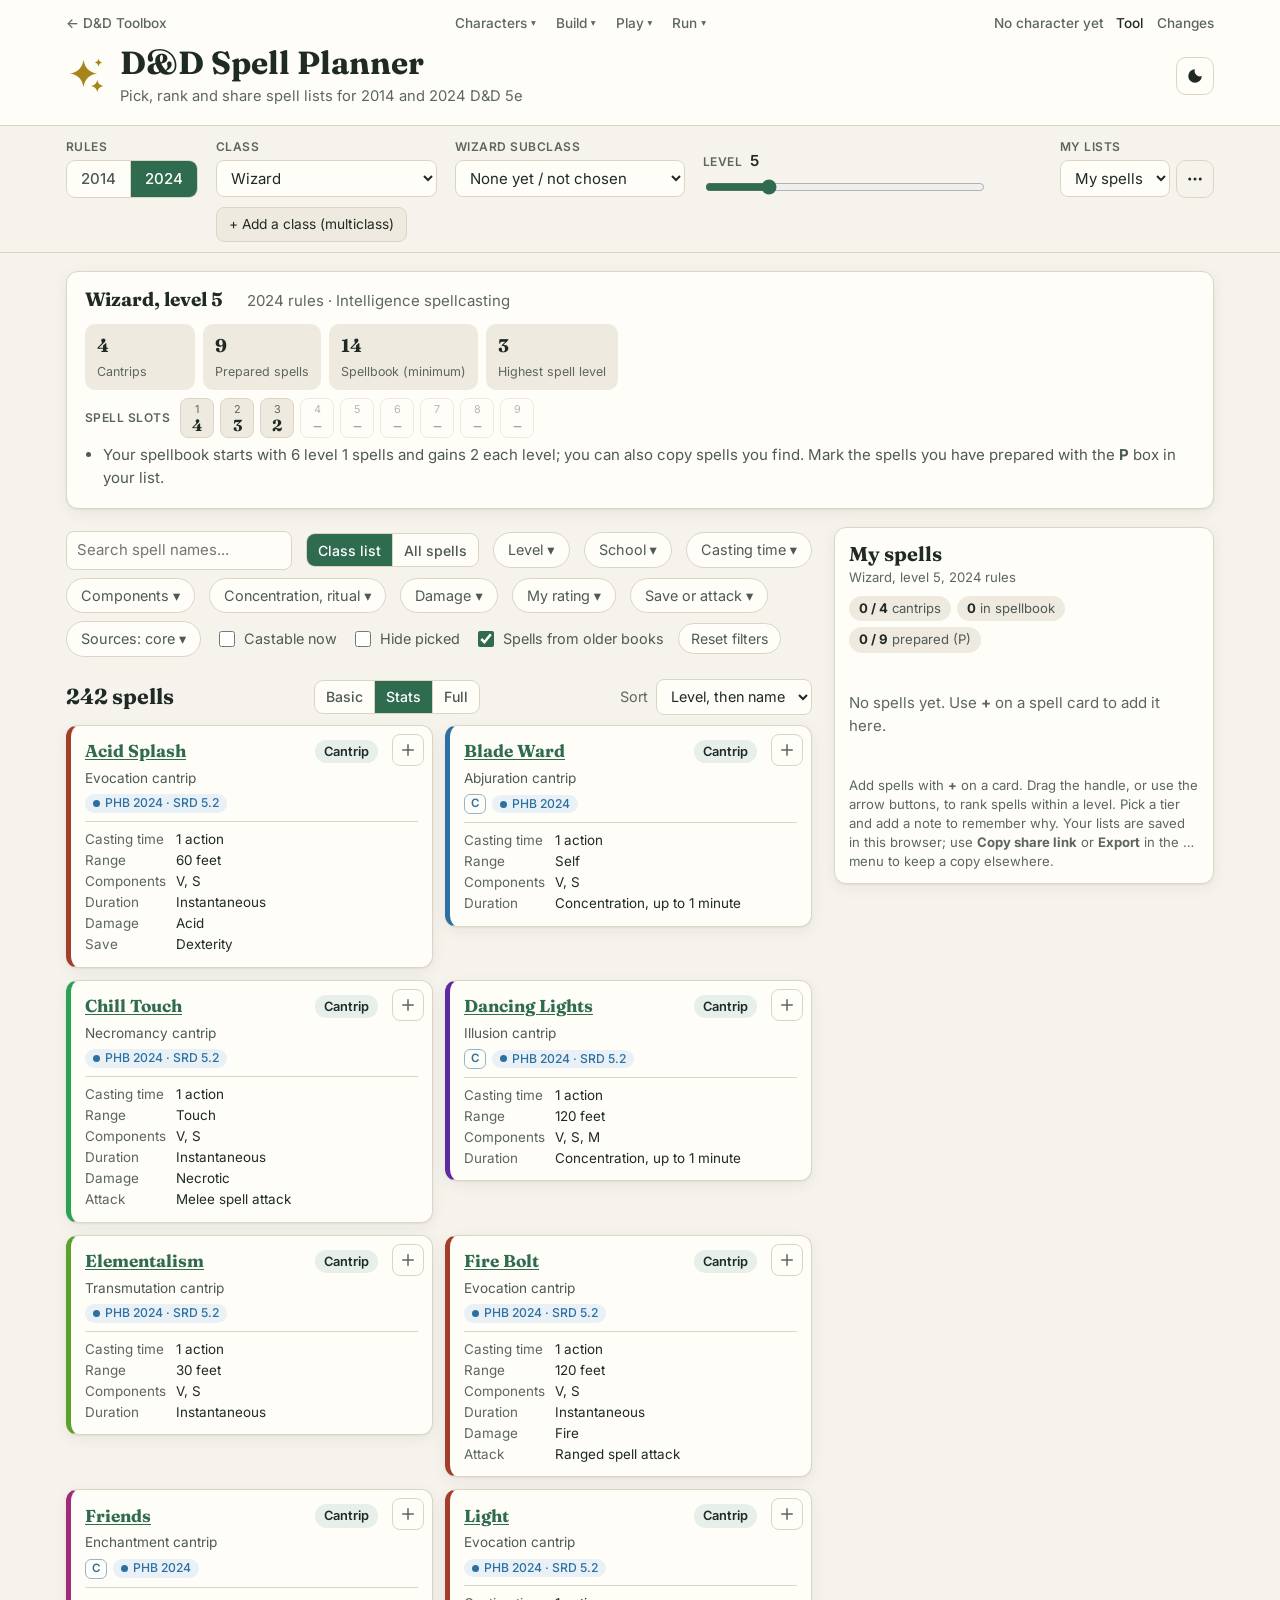
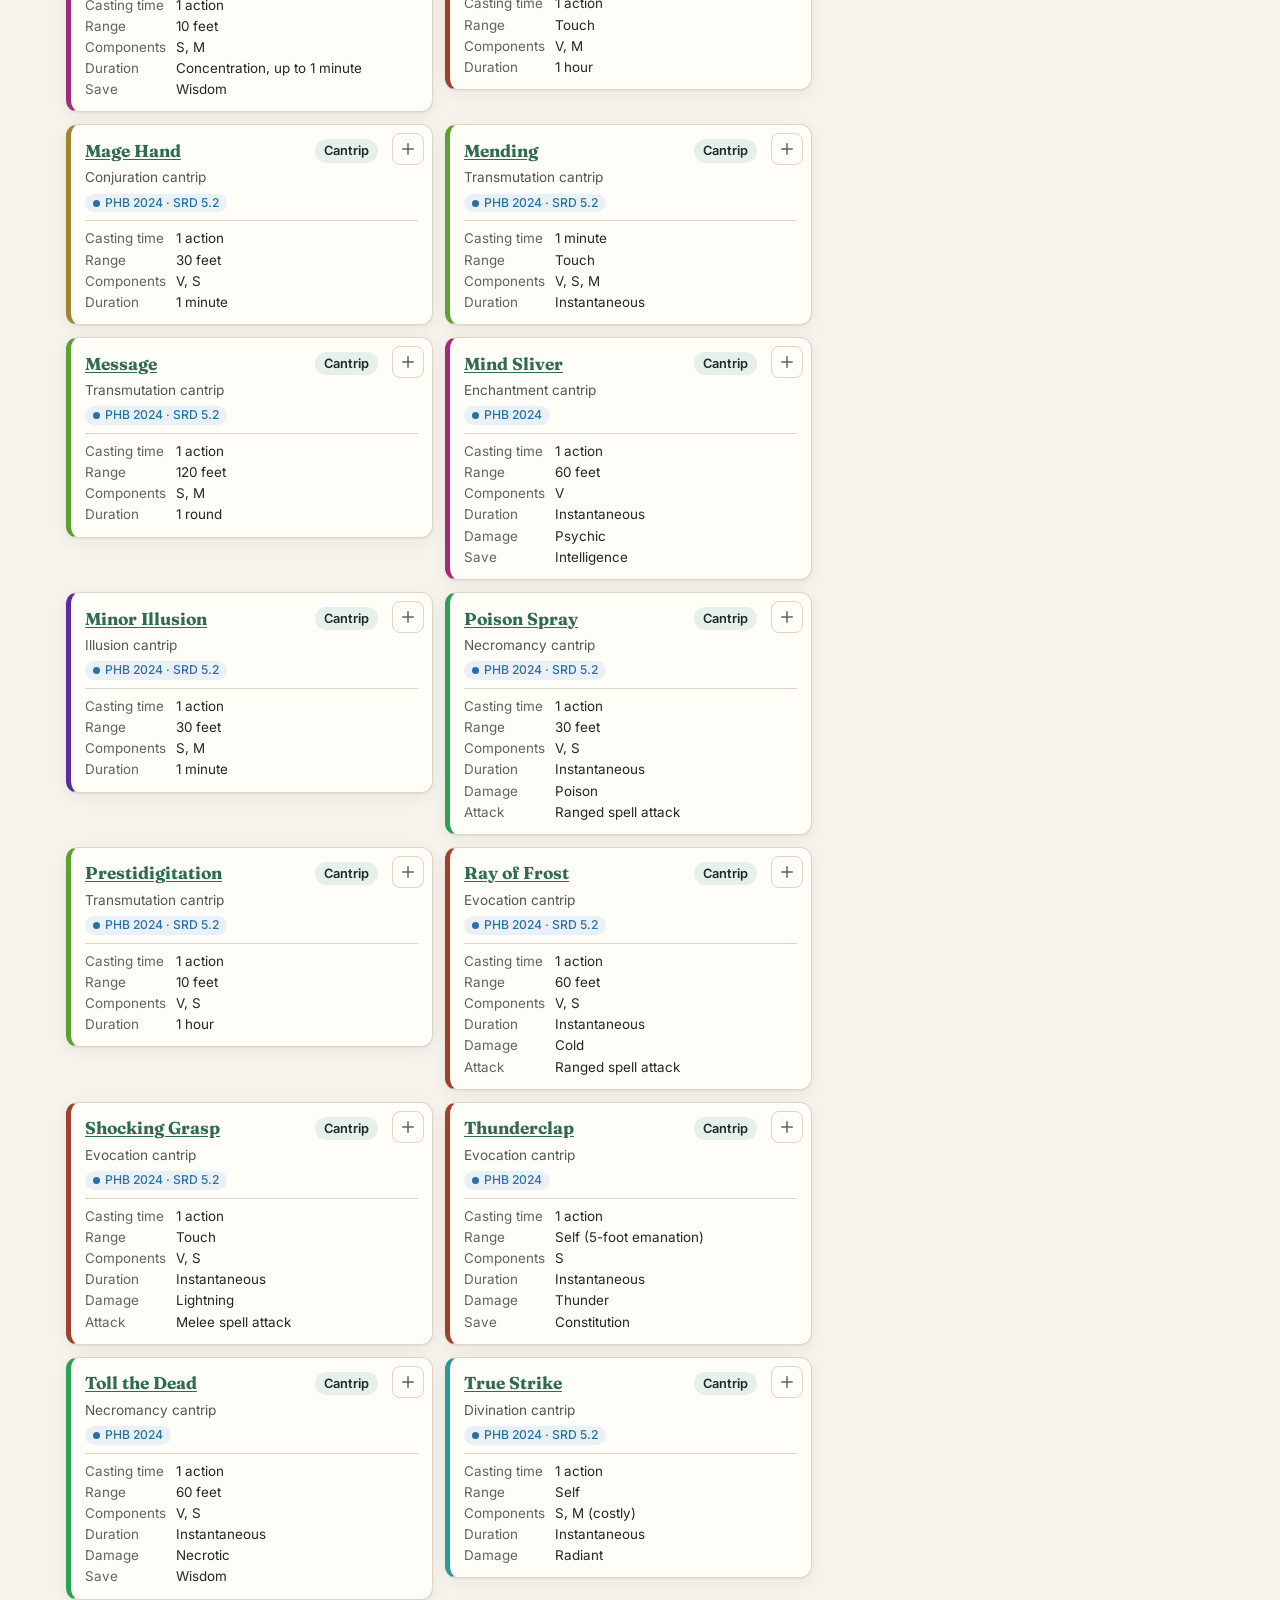
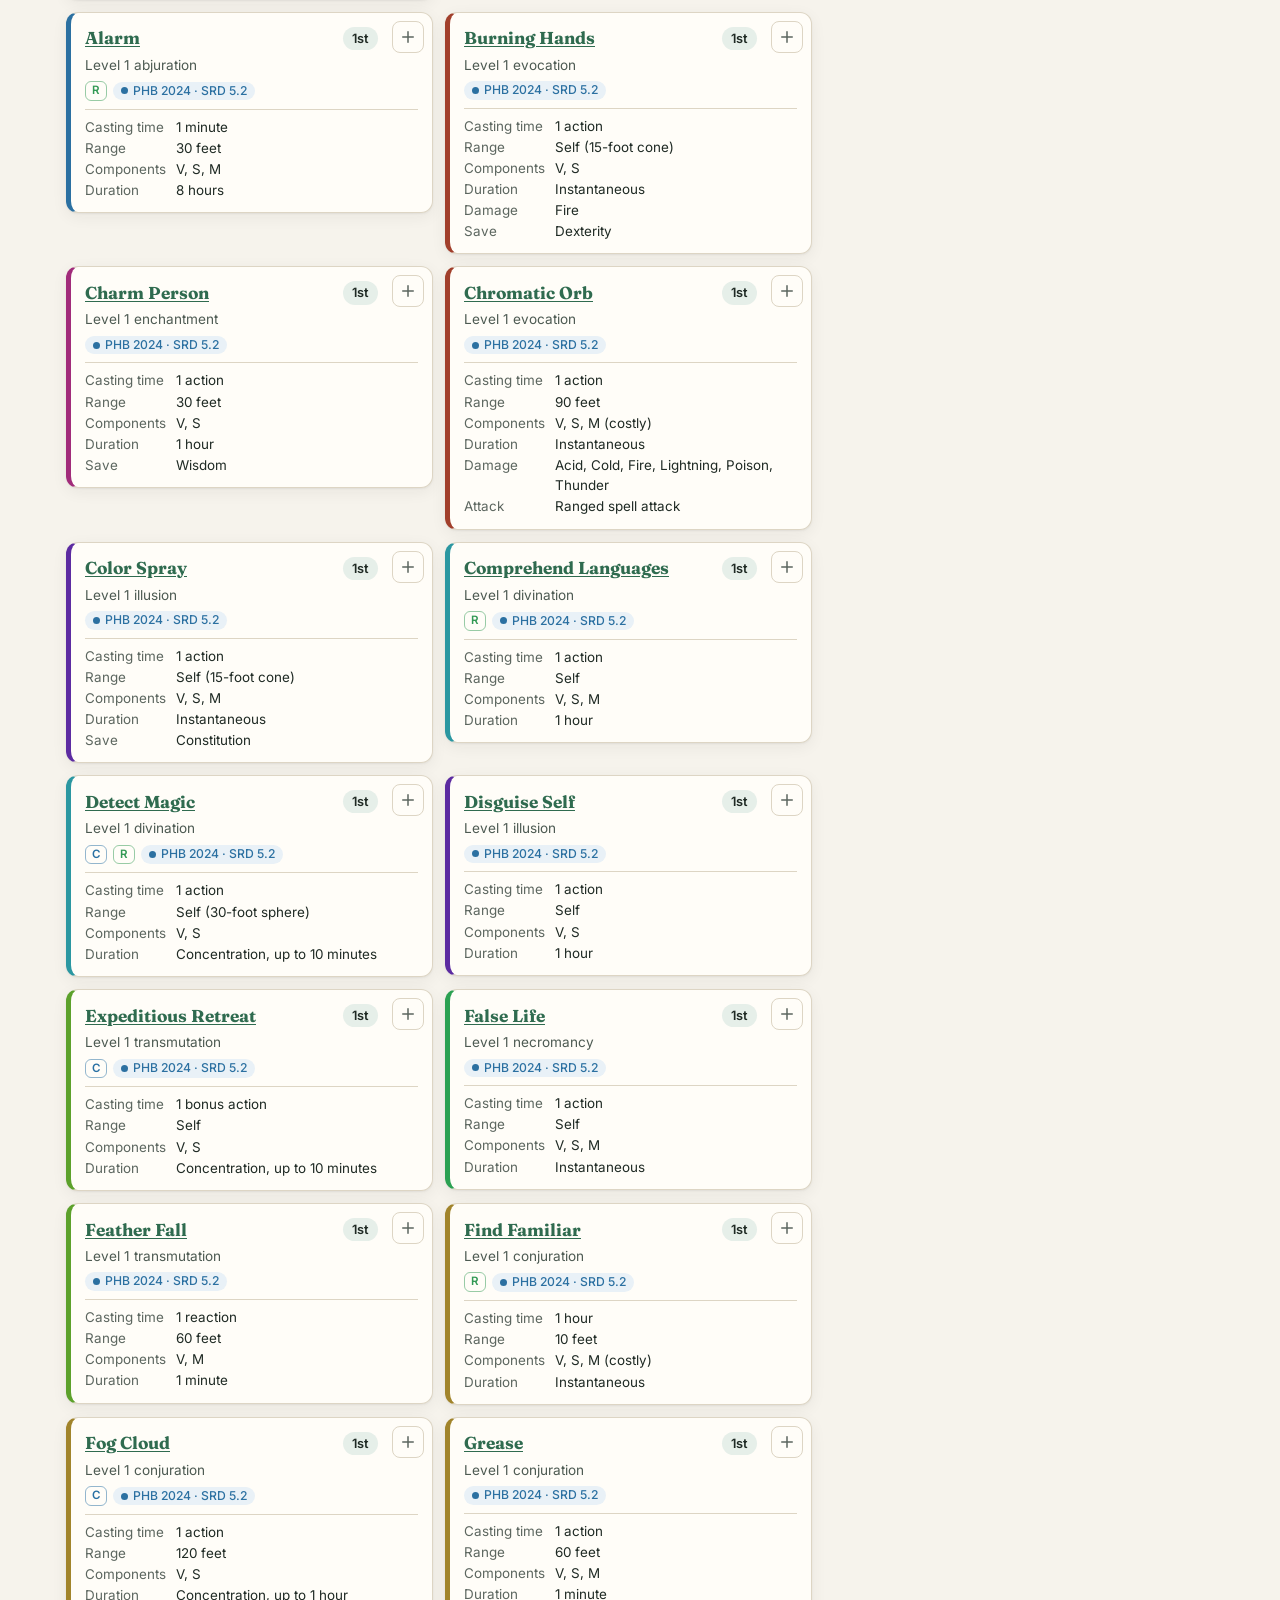
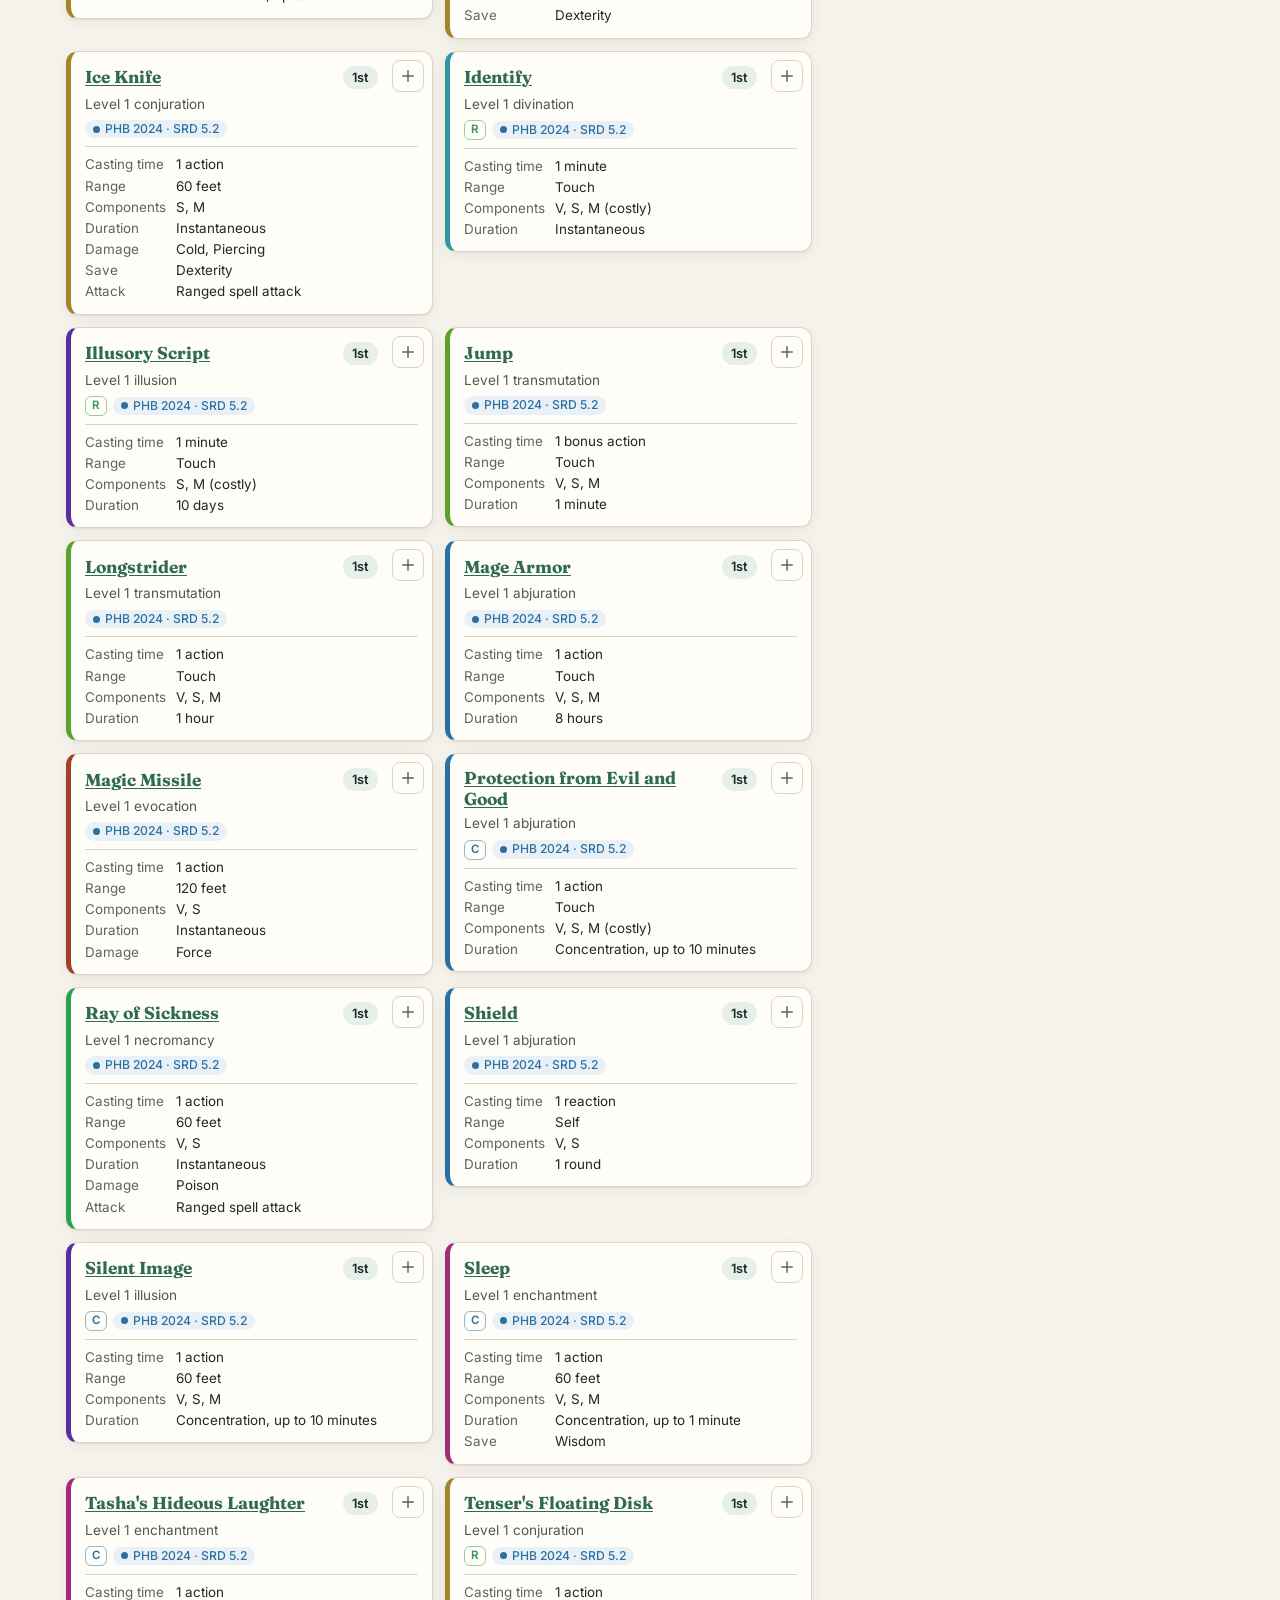
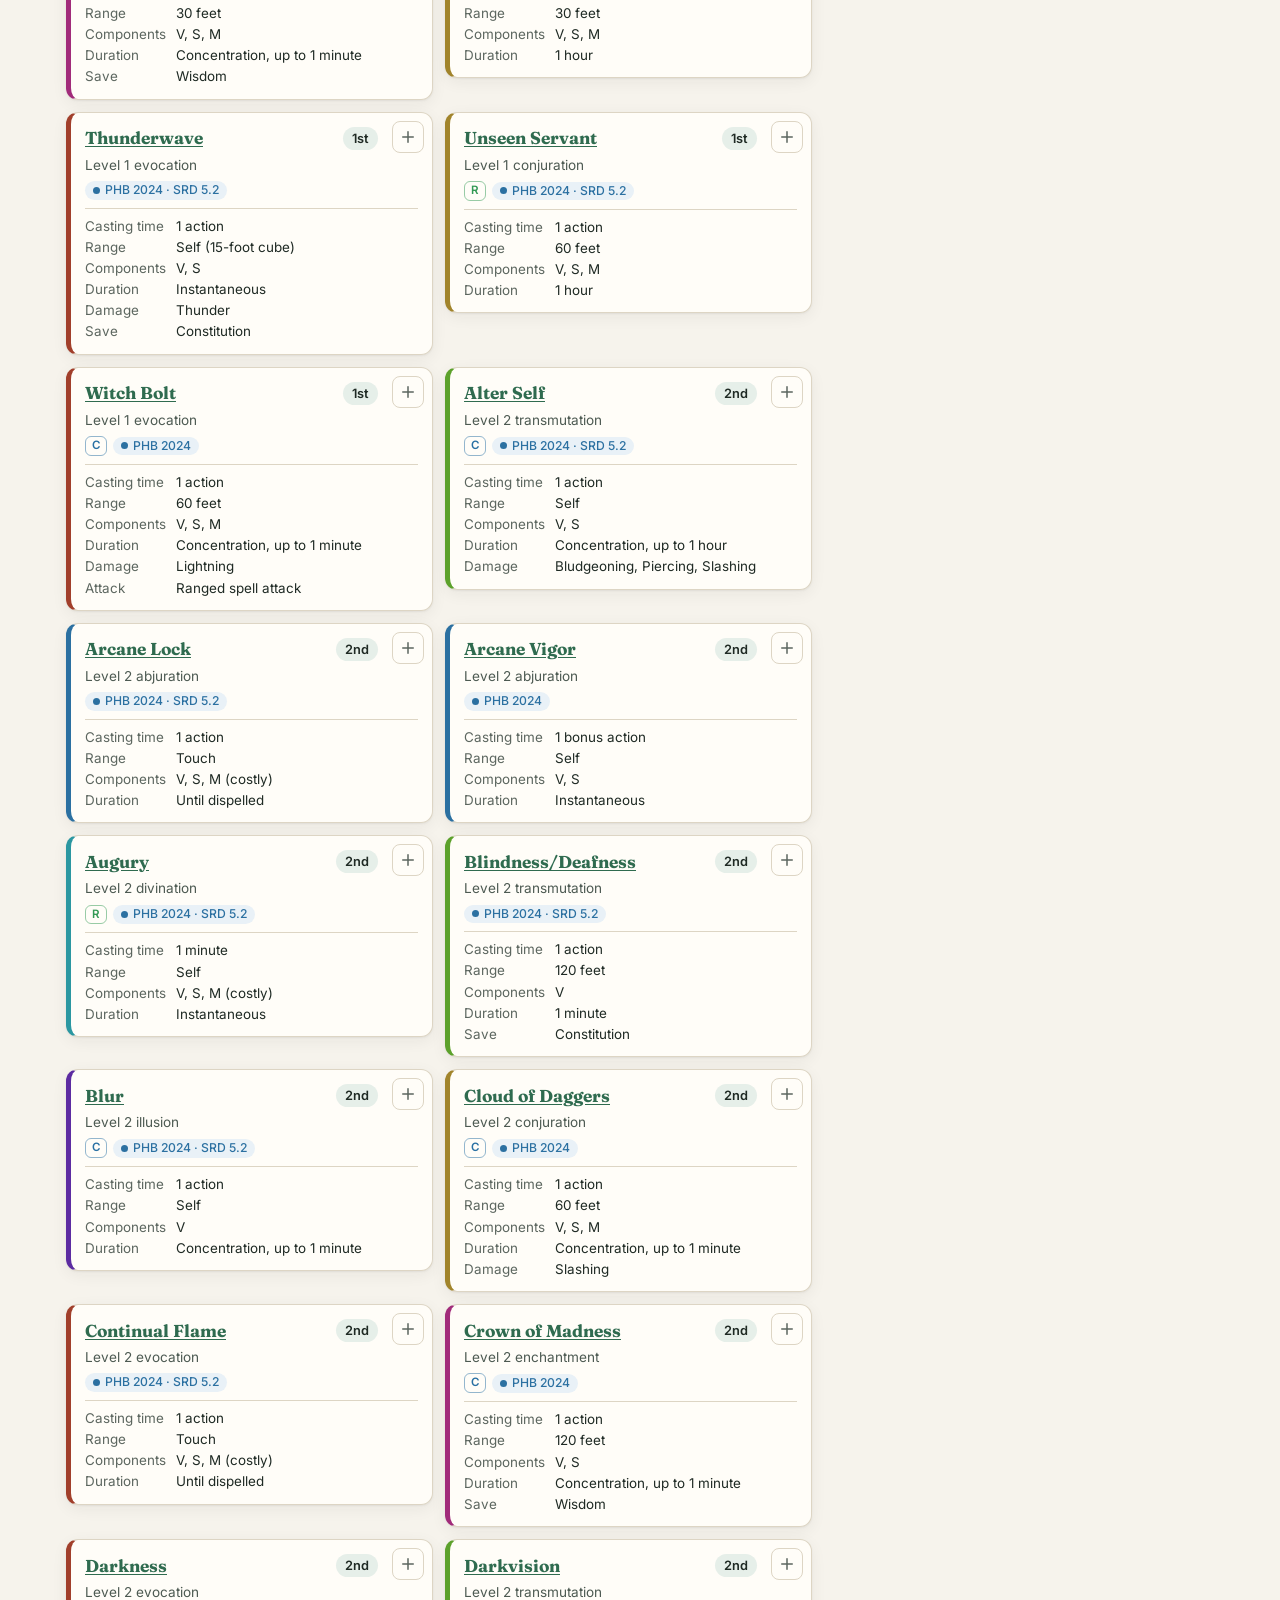
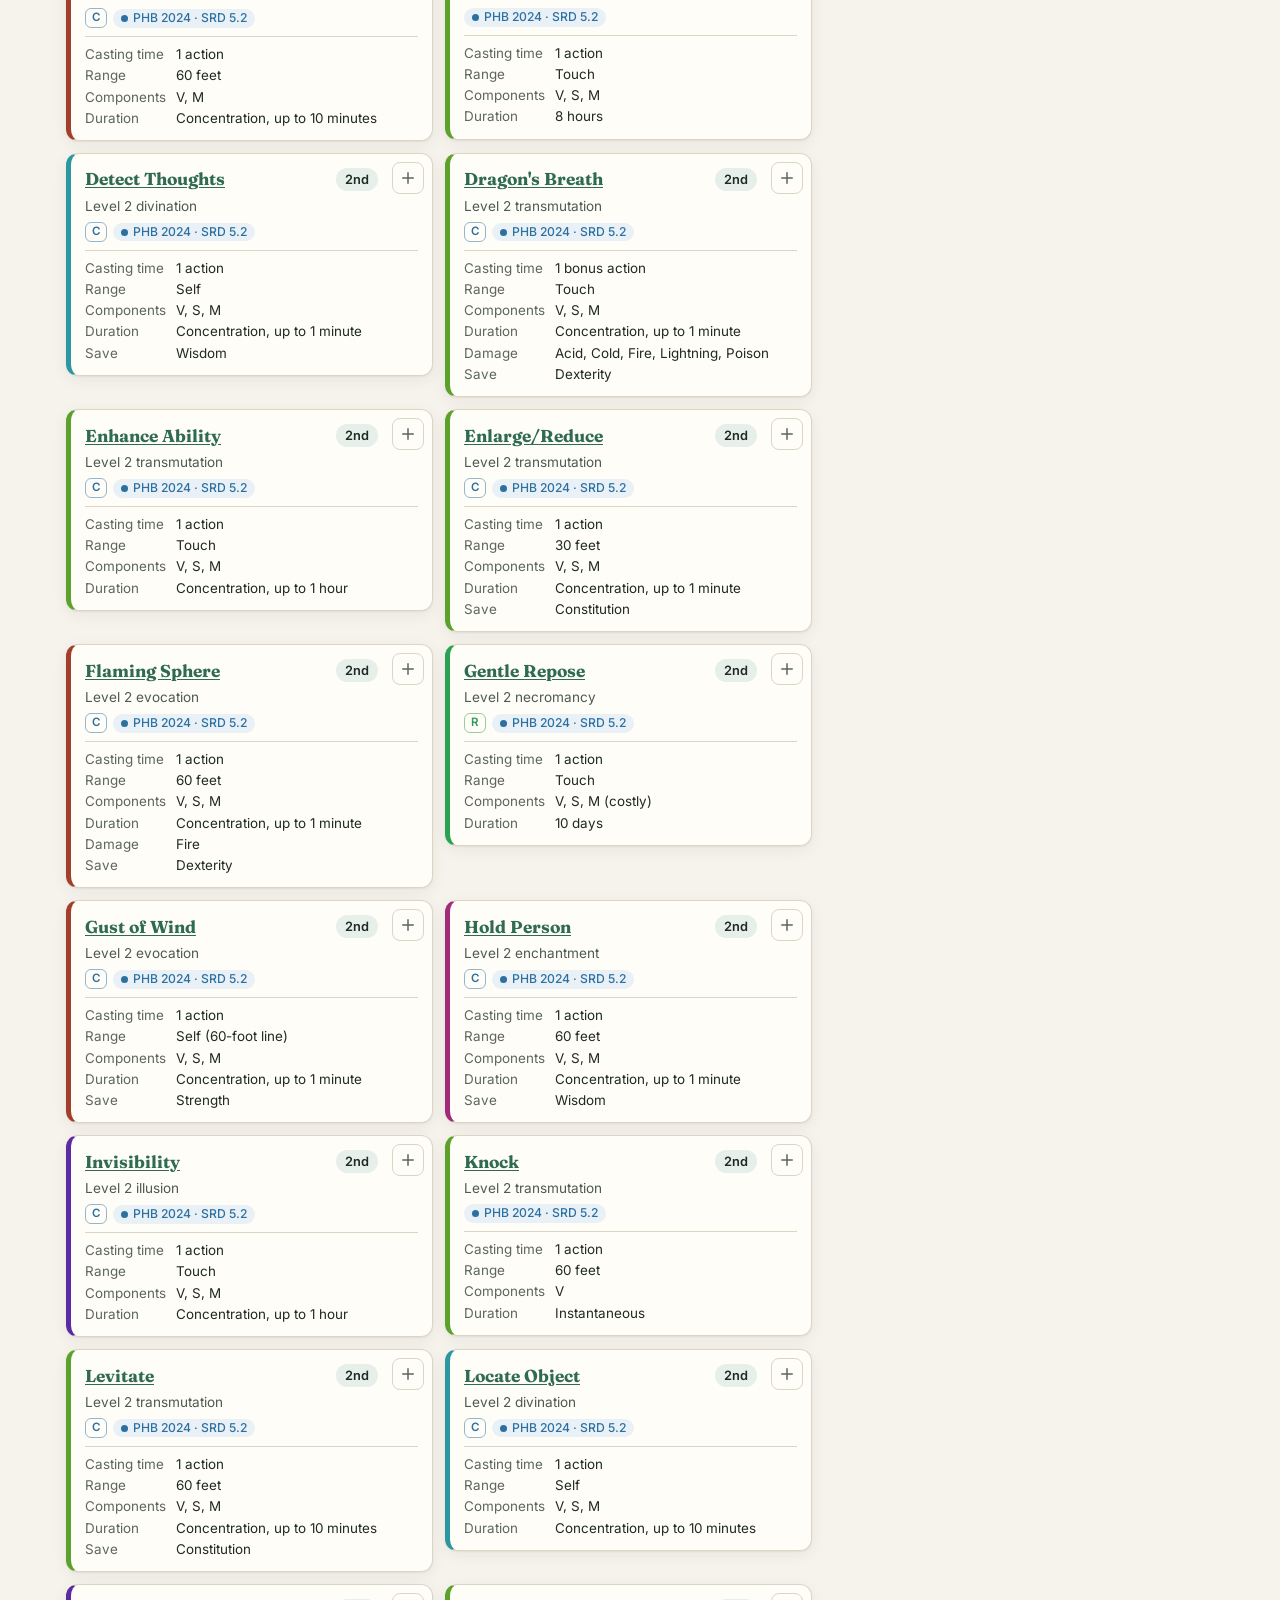
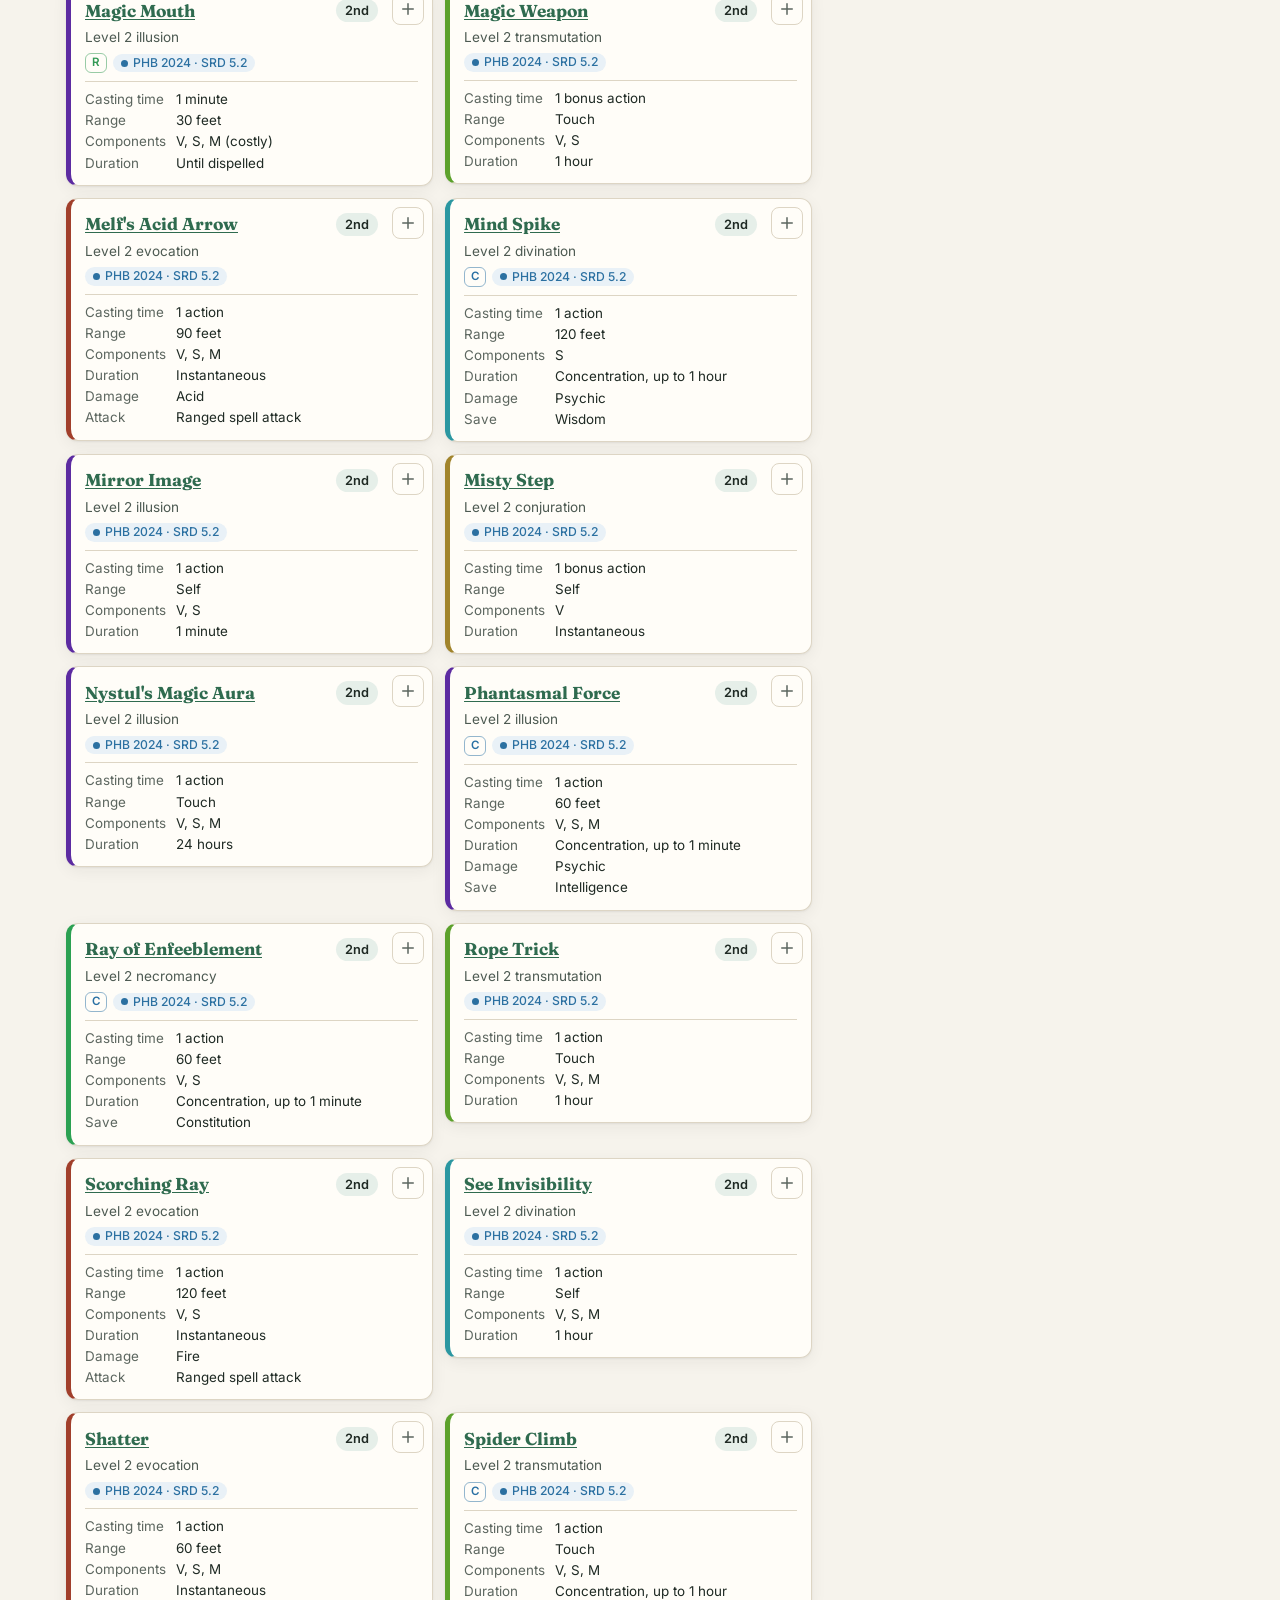
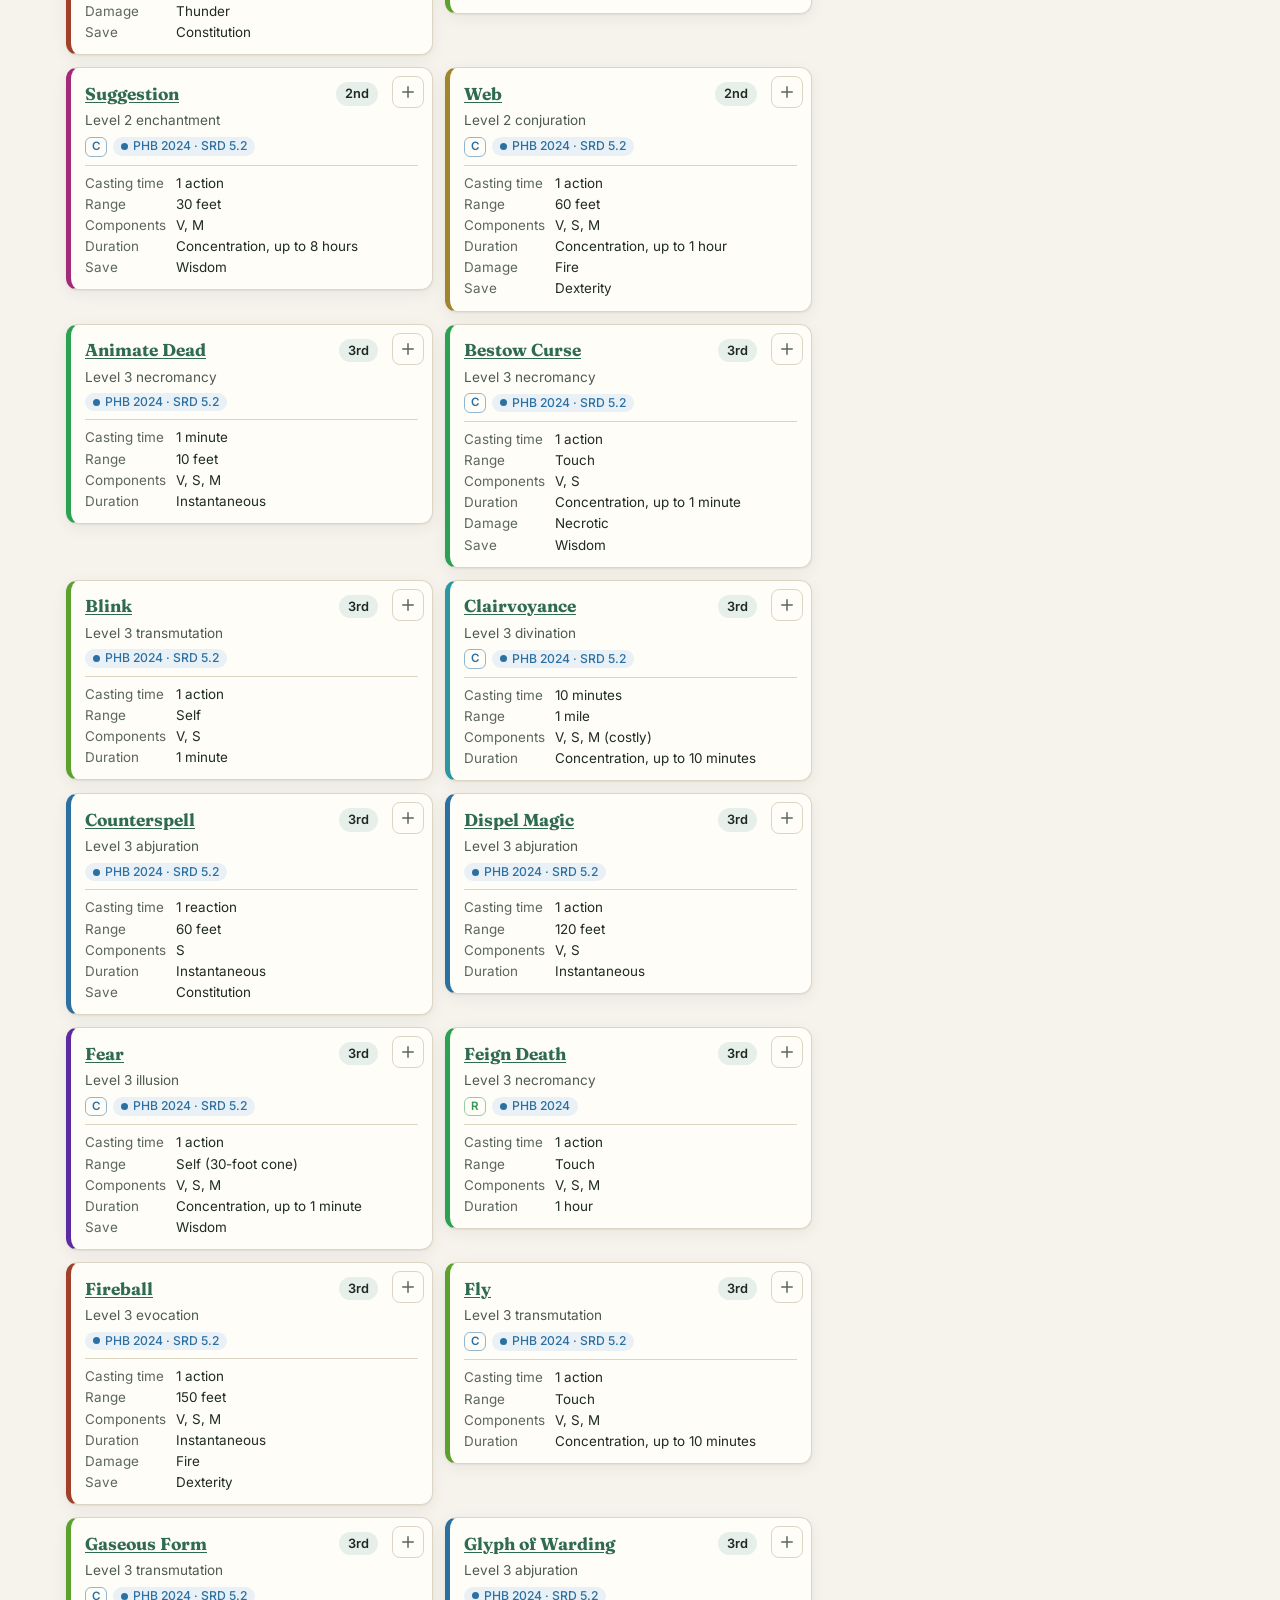
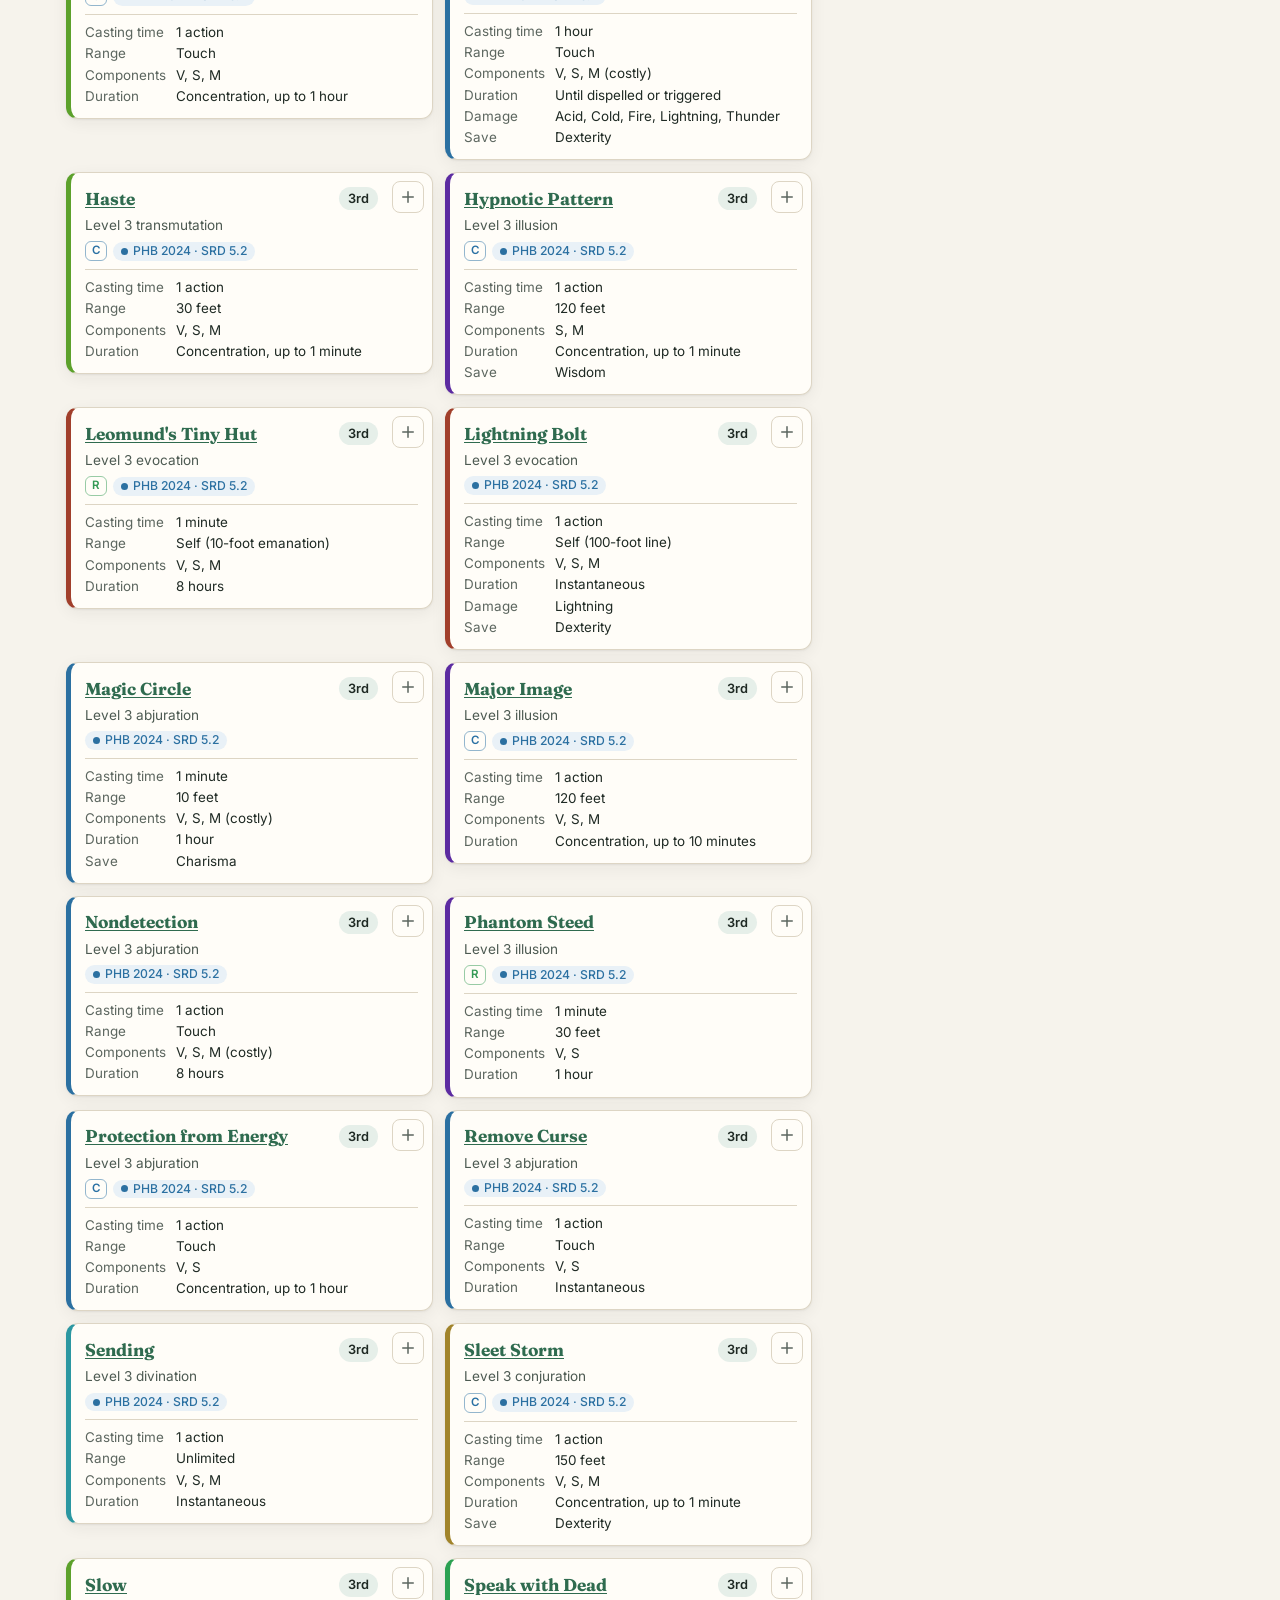
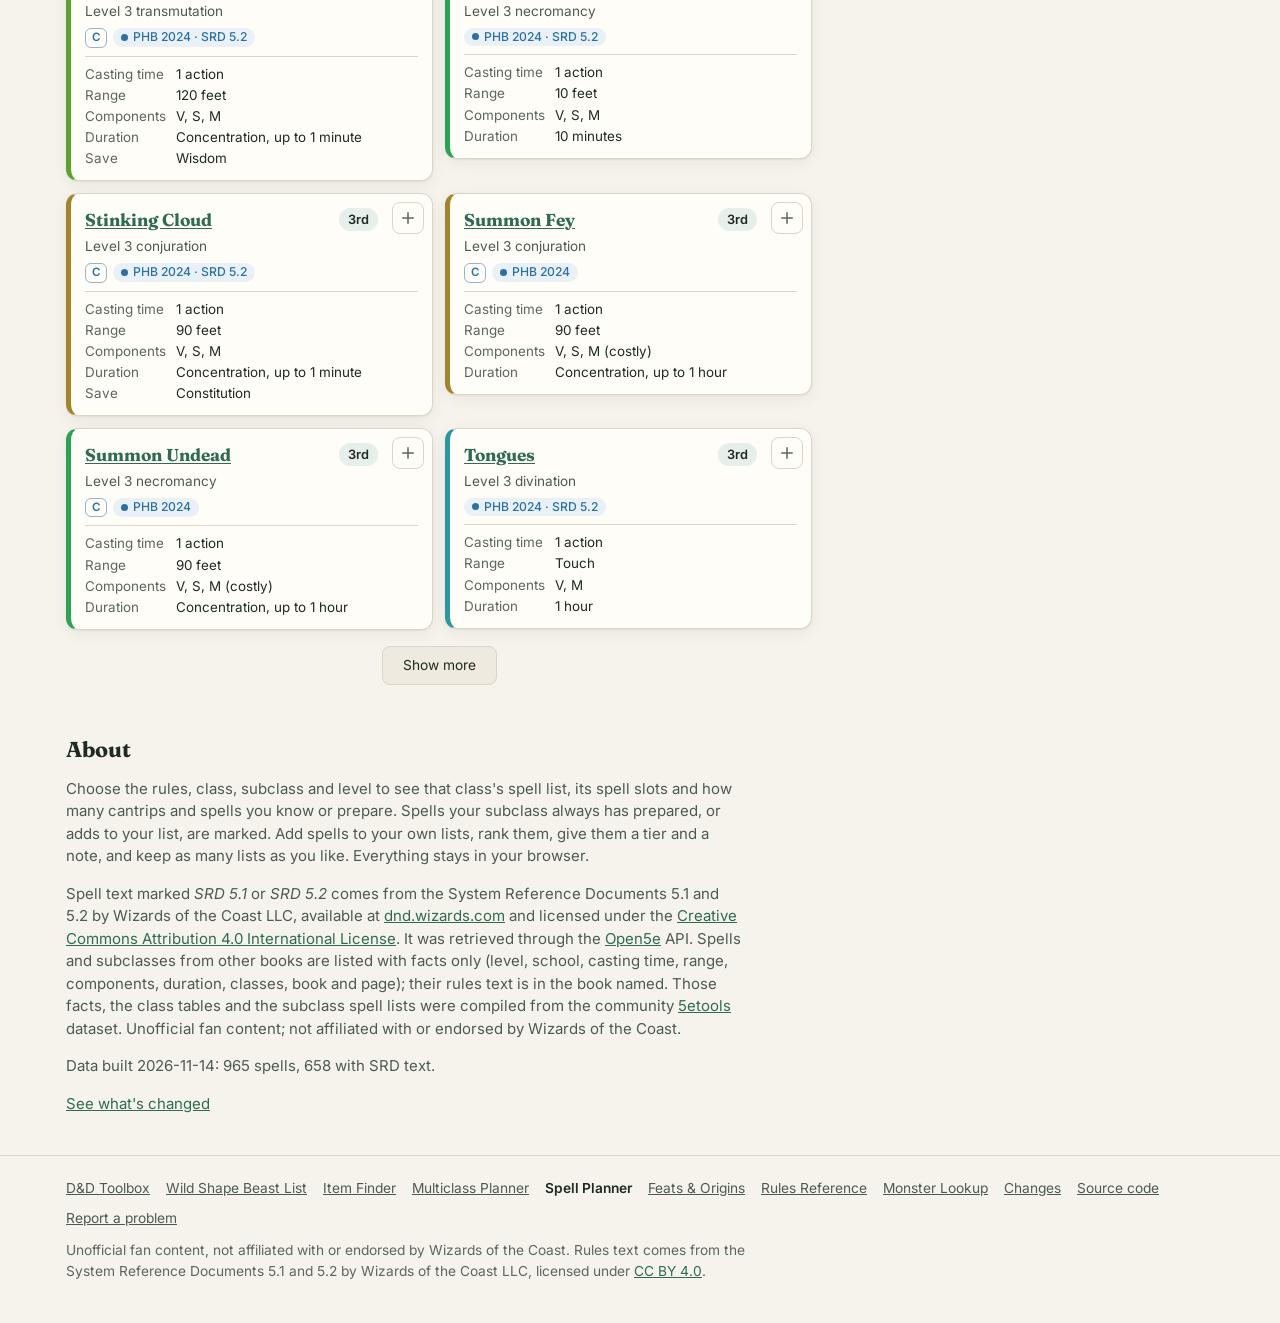
==== commit 125826c3: "Shared v1.9: nav.js tool menus in the top bar, shared CSS v1.9 Co-Authored-By: Claude Opus 5.5 <nore" ====
--- a/site/index.html
+++ b/site/index.html
@@ -208,6 +208,7 @@
 <script src="chart.js?v=dev"></script>
 <script src="app.js?v=dev"></script>
 <script src="theme.js?v=dev"></script>
+<script src="nav.js?v=dev"></script>
 <script src="version.js?v=dev"></script>
 <script src="motion.js?v=dev" defer></script><script src="ui.js?v=dev" defer></script>
 </body>
--- a/site/styles.css
+++ b/site/styles.css
@@ -476,7 +476,7 @@
   .grp h3 { color: #000; break-after: avoid; }
   .fixmark { width: auto; }
 }
-/* === dnd-shared v1.8 (canonical copy: WernerCD/dnd shared/dnd-shared.css) === */
+/* === dnd-shared v1.9 (canonical copy: WernerCD/dnd shared/dnd-shared.css) === */
 /* Paste this block unchanged at the END of each site's styles.css. Do not edit it per site;
    change it in the hub repo and re-copy it to every site. It relies on the shared tokens
    (--bg, --surface, --surface-2, --ink, --ink-2, --muted, --line, --accent, --gold, --radius). */
@@ -570,15 +570,39 @@
 @keyframes plot-fade { from { opacity: 0; } }
 @keyframes plot-grow { from { transform: scaleY(0); } }
 @media (prefers-reduced-motion: reduce) { [data-spot]::before { transition: none; } }
+/* top-bar tool menu (nav.js), v1.9 */
+.tool-menu { flex: 1 1 auto; display: flex; justify-content: center; position: relative; min-width: 0; }
+.hub-bar.has-menu .char-pick { margin-left: 0; }
+.tool-menu ul { list-style: none; margin: 0; padding: 0; }
+.tm-groups { display: flex; gap: 2px; }
+.tm-g { position: relative; }
+.tm-btn, .tm-all { font: inherit; font-size: .85rem; font-weight: 500; color: var(--muted); background: none; border: 0; border-radius: 6px; padding: 3px 9px; min-height: 26px; cursor: pointer; display: inline-flex; align-items: center; gap: 4px; }
+.tm-btn span, .tm-all span { font-size: .7em; }
+.tm-btn:hover, .tm-btn:focus-visible, .tm-btn[aria-expanded="true"], .tm-all:hover, .tm-all:focus-visible { color: var(--accent); background: var(--surface-2); }
+.tm-g.tm-cur > .tm-btn { color: var(--ink); }
+.tm-list { display: none; position: absolute; top: calc(100% + 4px); left: 50%; transform: translateX(-50%); z-index: 900; min-width: 190px; background: var(--surface); border: 1px solid var(--line); border-radius: 10px; box-shadow: 0 8px 24px rgba(0, 0, 0, .16); padding: 6px; }
+.tm-btn[aria-expanded="true"] + .tm-list { display: block; }
+.tm-list a { display: flex; align-items: center; min-height: 32px; padding: 4px 10px; border-radius: 6px; color: var(--ink-2); text-decoration: none; white-space: nowrap; font-size: .9rem; }
+.tm-list a:hover, .tm-list a:focus-visible { background: var(--surface-2); color: var(--accent); }
+.tm-list a[aria-current="page"] { color: var(--ink); font-weight: 600; }
+.tm-all { display: none; }
+@media (max-width: 720px) {
+  .tm-all { display: inline-flex; }
+  .tm-groups { display: none; position: absolute; top: calc(100% + 4px); left: 50%; transform: translateX(-50%); z-index: 900; width: min(300px, calc(100vw - 32px)); flex-direction: column; gap: 6px; background: var(--surface); border: 1px solid var(--line); border-radius: 10px; box-shadow: 0 8px 24px rgba(0, 0, 0, .16); padding: 8px; }
+  .tool-menu.open .tm-groups { display: flex; }
+  .tm-btn { pointer-events: none; color: var(--muted); font-size: .75rem; letter-spacing: .05em; text-transform: uppercase; padding: 2px 10px; }
+  .tm-btn span { display: none; }
+  .tm-list, .tm-btn[aria-expanded="true"] + .tm-list { display: block; position: static; transform: none; box-shadow: none; border: 0; padding: 0; min-width: 0; }
+}
 /* print: paper-friendly, no chrome. Sites add their own rules to hide tool controls. */
 @media print {
   :root, :root:not([data-theme="light"]), :root[data-theme="dark"] { --bg: #fff; --surface: #fff; --surface-2: #f3f3f3; --ink: #000; --ink-2: #222; --muted: #555; --line: #bbb; --shadow: none; --accent: #2f6b4f; --accent-ink: #ffffff; --gold: #a8841c; --warn: #9a4b1c; --warn-bg: #f7e6d8; --chip: #e6efe9; color-scheme: light; }
   body { background: #fff; }
-  .hub-bar, .char-pick, .char-import, .plot-tip, .plot-table summary, #themeBtn, .site-footer .foot-links, button, dialog::backdrop { display: none !important; }
+  .hub-bar, .tool-menu, .char-pick, .char-import, .plot-tip, .plot-table summary, #themeBtn, .site-footer .foot-links, button, dialog::backdrop { display: none !important; }
   .site-header { border-bottom: 1px solid #000; }
   a { color: inherit; text-decoration: none; }
   .card, .change-day li, .statblock { break-inside: avoid; }
   .ui-anim [data-reveal] > * { opacity: 1 !important; }
   .plot-fig { break-inside: avoid; }
 }
-/* === end dnd-shared v1.8 === */
+/* === end dnd-shared v1.9 === */
